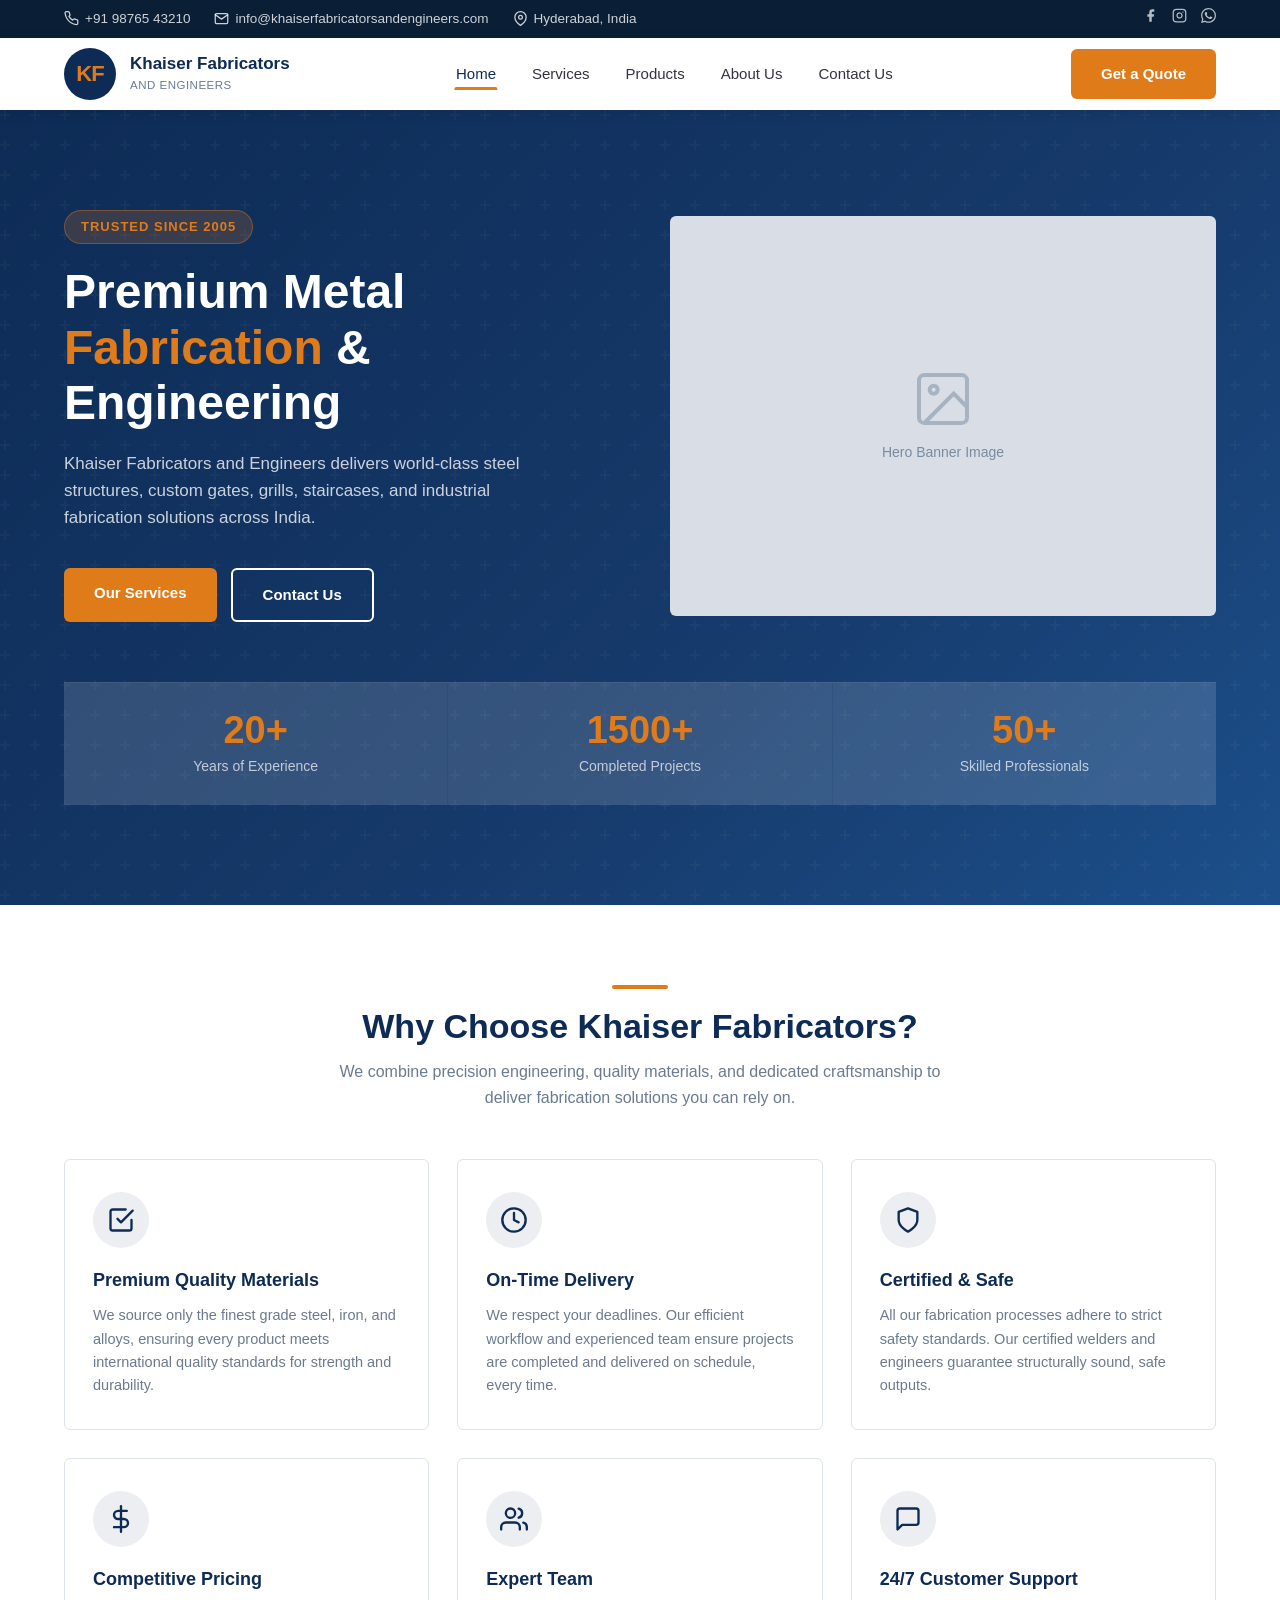
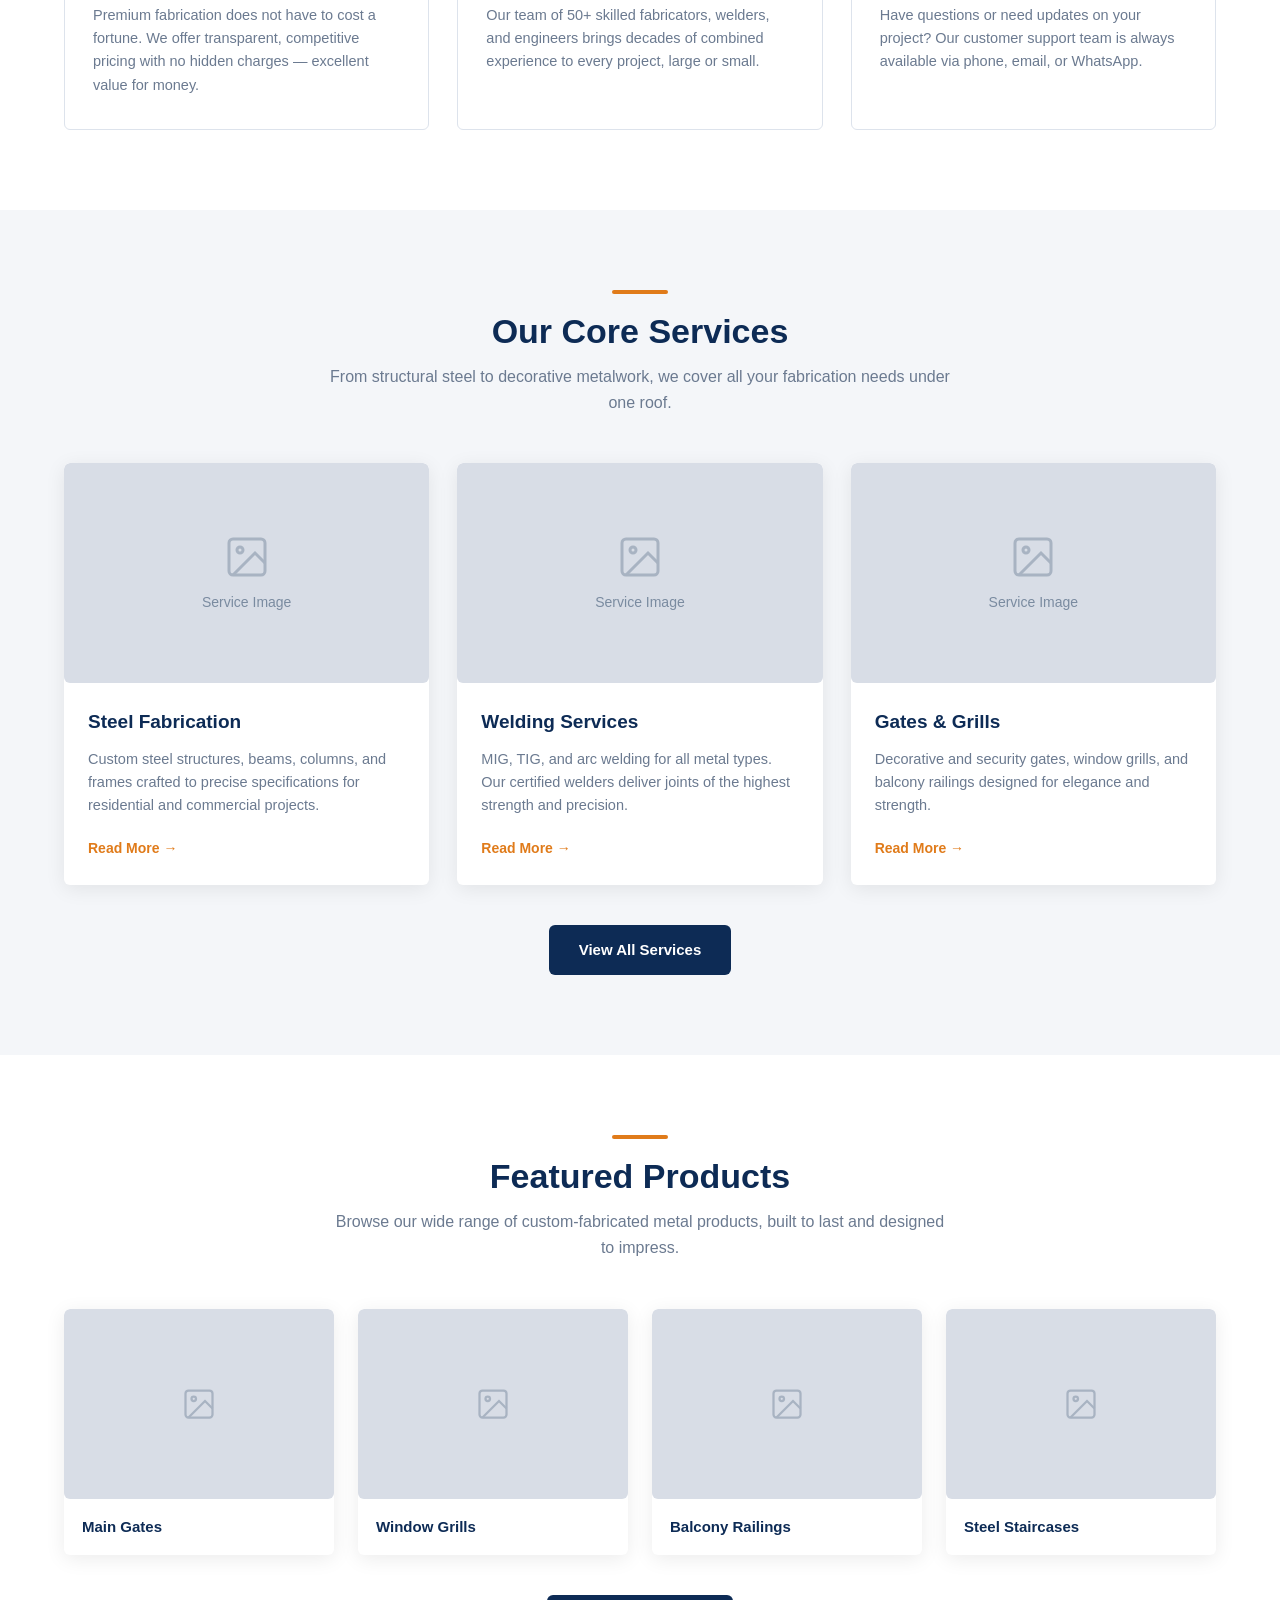
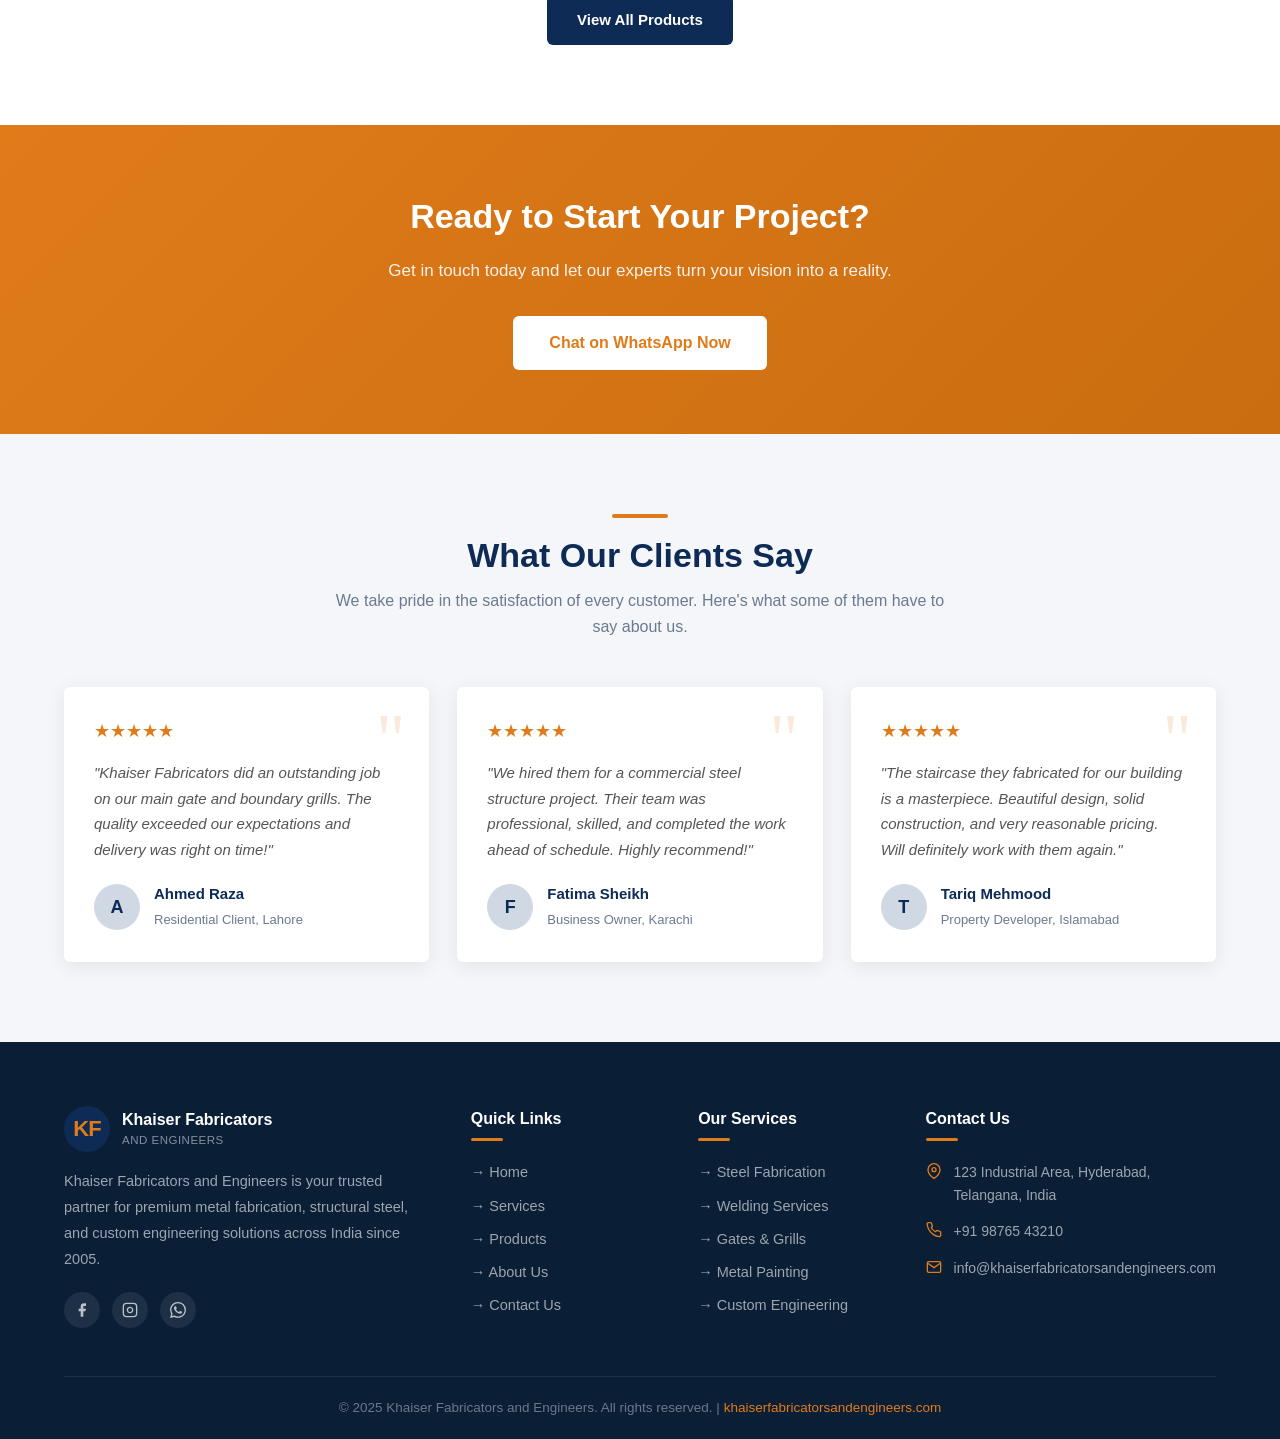
==== index.html @ 9da935bc "Initial commit: Khaiser Fabricators and Engineers website" ====
<!DOCTYPE html>
<html lang="en">
<head>
  <meta charset="UTF-8" />
  <meta name="viewport" content="width=device-width, initial-scale=1.0" />
  <title>Khaiser Fabricators and Engineers | Metal Fabrication Experts</title>
  <meta name="description" content="Khaiser Fabricators and Engineers — premium metal fabrication, steel structures, gates, grills, and custom engineering solutions." />
  <link rel="stylesheet" href="css/style.css" />
  <!-- Inline SVG icons — no external dependency -->
</head>
<body>

<!-- ===== TOP BAR ===== -->
<div class="top-bar">
  <div class="container">
    <div class="top-bar-contact">
      <a href="tel:+919876543210">
        <svg width="15" height="15" viewBox="0 0 24 24" fill="none" stroke="currentColor" stroke-width="2" stroke-linecap="round" stroke-linejoin="round"><path d="M22 16.92v3a2 2 0 0 1-2.18 2 19.79 19.79 0 0 1-8.63-3.07A19.5 19.5 0 0 1 4.69 12 19.79 19.79 0 0 1 1.71 3.35 2 2 0 0 1 3.68 1h3a2 2 0 0 1 2 1.72c.127.96.361 1.903.7 2.81a2 2 0 0 1-.45 2.11L7.91 8.65a16 16 0 0 0 6 6l1.27-1.27a2 2 0 0 1 2.11-.45c.907.339 1.85.573 2.81.7A2 2 0 0 1 22 15.92z"/></svg>
        +91 98765 43210
      </a>
      <a href="mailto:info@khaiserfabricatorsandengineers.com">
        <svg width="15" height="15" viewBox="0 0 24 24" fill="none" stroke="currentColor" stroke-width="2" stroke-linecap="round" stroke-linejoin="round"><path d="M4 4h16c1.1 0 2 .9 2 2v12c0 1.1-.9 2-2 2H4c-1.1 0-2-.9-2-2V6c0-1.1.9-2 2-2z"/><polyline points="22,6 12,13 2,6"/></svg>
        info@khaiserfabricatorsandengineers.com
      </a>
      <a href="#">
        <svg width="15" height="15" viewBox="0 0 24 24" fill="none" stroke="currentColor" stroke-width="2" stroke-linecap="round" stroke-linejoin="round"><path d="M21 10c0 7-9 13-9 13s-9-6-9-13a9 9 0 0 1 18 0z"/><circle cx="12" cy="10" r="3"/></svg>
        Hyderabad, India
      </a>
    </div>
    <div class="top-bar-social">
      <a href="#" aria-label="Facebook">
        <svg width="15" height="15" viewBox="0 0 24 24" fill="currentColor"><path d="M18 2h-3a5 5 0 0 0-5 5v3H7v4h3v8h4v-8h3l1-4h-4V7a1 1 0 0 1 1-1h3z"/></svg>
      </a>
      <a href="#" aria-label="Instagram">
        <svg width="15" height="15" viewBox="0 0 24 24" fill="none" stroke="currentColor" stroke-width="2" stroke-linecap="round" stroke-linejoin="round"><rect x="2" y="2" width="20" height="20" rx="5" ry="5"/><path d="M16 11.37A4 4 0 1 1 12.63 8 4 4 0 0 1 16 11.37z"/><line x1="17.5" y1="6.5" x2="17.51" y2="6.5"/></svg>
      </a>
      <a href="#" aria-label="WhatsApp">
        <svg width="15" height="15" viewBox="0 0 24 24" fill="currentColor"><path d="M17.472 14.382c-.297-.149-1.758-.867-2.03-.967-.273-.099-.471-.148-.67.15-.197.297-.767.966-.94 1.164-.173.199-.347.223-.644.075-.297-.15-1.255-.463-2.39-1.475-.883-.788-1.48-1.761-1.653-2.059-.173-.297-.018-.458.13-.606.134-.133.298-.347.446-.52.149-.174.198-.298.298-.497.099-.198.05-.371-.025-.52-.075-.149-.669-1.612-.916-2.207-.242-.579-.487-.5-.669-.51-.173-.008-.371-.01-.57-.01-.198 0-.52.074-.792.372-.272.297-1.04 1.016-1.04 2.479 0 1.462 1.065 2.875 1.213 3.074.149.198 2.096 3.2 5.077 4.487.709.306 1.262.489 1.694.625.712.227 1.36.195 1.871.118.571-.085 1.758-.719 2.006-1.413.248-.694.248-1.289.173-1.413-.074-.124-.272-.198-.57-.347m-5.421 7.403h-.004a9.87 9.87 0 0 1-5.031-1.378l-.361-.214-3.741.982.998-3.648-.235-.374a9.86 9.86 0 0 1-1.51-5.26c.001-5.45 4.436-9.884 9.888-9.884 2.64 0 5.122 1.03 6.988 2.898a9.825 9.825 0 0 1 2.893 6.994c-.003 5.45-4.437 9.884-9.885 9.884m8.413-18.297A11.815 11.815 0 0 0 12.05 0C5.495 0 .16 5.335.157 11.892c0 2.096.547 4.142 1.588 5.945L.057 24l6.305-1.654a11.882 11.882 0 0 0 5.683 1.448h.005c6.554 0 11.89-5.335 11.893-11.893a11.821 11.821 0 0 0-3.48-8.413Z"/></svg>
      </a>
    </div>
  </div>
</div>

<!-- ===== HEADER ===== -->
<header>
  <nav class="navbar">
    <div class="container">
      <div class="nav-inner">
        <a href="index.html" class="logo">
          <div class="logo-icon"><span>KF</span></div>
          <div class="logo-text">
            <strong>Khaiser Fabricators</strong>
            <small>and Engineers</small>
          </div>
        </a>

        <ul class="nav-links">
          <li><a href="index.html" class="active">Home</a></li>
          <li><a href="services.html">Services</a></li>
          <li><a href="products.html">Products</a></li>
          <li><a href="about.html">About Us</a></li>
          <li><a href="contact.html">Contact Us</a></li>
        </ul>

        <div class="nav-cta">
          <a href="https://wa.me/919876543210" class="btn btn-primary" target="_blank" rel="noopener">Get a Quote</a>
        </div>

        <button class="hamburger" aria-label="Toggle menu">
          <span></span><span></span><span></span>
        </button>
      </div>
    </div>
  </nav>
</header>

<!-- ===== HERO ===== -->
<section class="hero">
  <div class="container">
    <div class="hero-grid">
      <div class="hero-content">
        <div class="hero-tag">Trusted Since 2005</div>
        <h1>Premium Metal <span>Fabrication</span> &amp; Engineering</h1>
        <p>Khaiser Fabricators and Engineers delivers world-class steel structures, custom gates, grills, staircases, and industrial fabrication solutions across India.</p>
        <div class="hero-buttons">
          <a href="services.html" class="btn btn-primary">Our Services</a>
          <a href="contact.html" class="btn btn-outline">Contact Us</a>
        </div>
      </div>
      <div class="hero-image img-placeholder">
        <svg width="64" height="64" viewBox="0 0 24 24" fill="none" stroke="currentColor" stroke-width="1.5"><rect x="3" y="3" width="18" height="18" rx="2"/><circle cx="8.5" cy="8.5" r="1.5"/><polyline points="21,15 16,10 5,21"/></svg>
        Hero Banner Image
      </div>
    </div>

    <div class="hero-stats">
      <div class="stat-item">
        <div class="stat-number">20+</div>
        <div class="stat-label">Years of Experience</div>
      </div>
      <div class="stat-item">
        <div class="stat-number">1500+</div>
        <div class="stat-label">Completed Projects</div>
      </div>
      <div class="stat-item">
        <div class="stat-number">50+</div>
        <div class="stat-label">Skilled Professionals</div>
      </div>
    </div>
  </div>
</section>

<!-- ===== WHY CHOOSE US ===== -->
<section class="section-pad">
  <div class="container">
    <div class="section-header centered">
      <div class="accent-bar"></div>
      <h2 class="section-title">Why Choose Khaiser Fabricators?</h2>
      <p class="section-subtitle">We combine precision engineering, quality materials, and dedicated craftsmanship to deliver fabrication solutions you can rely on.</p>
    </div>

    <div class="features-grid">
      <div class="feature-card">
        <div class="feature-icon">
          <svg width="28" height="28" viewBox="0 0 24 24" fill="none" stroke="currentColor" stroke-width="2" stroke-linecap="round" stroke-linejoin="round"><polyline points="9 11 12 14 22 4"/><path d="M21 12v7a2 2 0 0 1-2 2H5a2 2 0 0 1-2-2V5a2 2 0 0 1 2-2h11"/></polyline></svg>
        </div>
        <h3>Premium Quality Materials</h3>
        <p>We source only the finest grade steel, iron, and alloys, ensuring every product meets international quality standards for strength and durability.</p>
      </div>
      <div class="feature-card">
        <div class="feature-icon">
          <svg width="28" height="28" viewBox="0 0 24 24" fill="none" stroke="currentColor" stroke-width="2" stroke-linecap="round" stroke-linejoin="round"><circle cx="12" cy="12" r="10"/><polyline points="12 6 12 12 16 14"/></svg>
        </div>
        <h3>On-Time Delivery</h3>
        <p>We respect your deadlines. Our efficient workflow and experienced team ensure projects are completed and delivered on schedule, every time.</p>
      </div>
      <div class="feature-card">
        <div class="feature-icon">
          <svg width="28" height="28" viewBox="0 0 24 24" fill="none" stroke="currentColor" stroke-width="2" stroke-linecap="round" stroke-linejoin="round"><path d="M12 22s8-4 8-10V5l-8-3-8 3v7c0 6 8 10 8 10z"/></svg>
        </div>
        <h3>Certified &amp; Safe</h3>
        <p>All our fabrication processes adhere to strict safety standards. Our certified welders and engineers guarantee structurally sound, safe outputs.</p>
      </div>
      <div class="feature-card">
        <div class="feature-icon">
          <svg width="28" height="28" viewBox="0 0 24 24" fill="none" stroke="currentColor" stroke-width="2" stroke-linecap="round" stroke-linejoin="round"><line x1="12" y1="1" x2="12" y2="23"/><path d="M17 5H9.5a3.5 3.5 0 0 0 0 7h5a3.5 3.5 0 0 1 0 7H6"/></svg>
        </div>
        <h3>Competitive Pricing</h3>
        <p>Premium fabrication does not have to cost a fortune. We offer transparent, competitive pricing with no hidden charges — excellent value for money.</p>
      </div>
      <div class="feature-card">
        <div class="feature-icon">
          <svg width="28" height="28" viewBox="0 0 24 24" fill="none" stroke="currentColor" stroke-width="2" stroke-linecap="round" stroke-linejoin="round"><path d="M17 21v-2a4 4 0 0 0-4-4H5a4 4 0 0 0-4 4v2"/><circle cx="9" cy="7" r="4"/><path d="M23 21v-2a4 4 0 0 0-3-3.87"/><path d="M16 3.13a4 4 0 0 1 0 7.75"/></svg>
        </div>
        <h3>Expert Team</h3>
        <p>Our team of 50+ skilled fabricators, welders, and engineers brings decades of combined experience to every project, large or small.</p>
      </div>
      <div class="feature-card">
        <div class="feature-icon">
          <svg width="28" height="28" viewBox="0 0 24 24" fill="none" stroke="currentColor" stroke-width="2" stroke-linecap="round" stroke-linejoin="round"><path d="M21 15a2 2 0 0 1-2 2H7l-4 4V5a2 2 0 0 1 2-2h14a2 2 0 0 1 2 2z"/></svg>
        </div>
        <h3>24/7 Customer Support</h3>
        <p>Have questions or need updates on your project? Our customer support team is always available via phone, email, or WhatsApp.</p>
      </div>
    </div>
  </div>
</section>

<!-- ===== SERVICES PREVIEW ===== -->
<section class="section-pad" style="background: var(--light-bg);">
  <div class="container">
    <div class="section-header centered">
      <div class="accent-bar"></div>
      <h2 class="section-title">Our Core Services</h2>
      <p class="section-subtitle">From structural steel to decorative metalwork, we cover all your fabrication needs under one roof.</p>
    </div>

    <div class="services-grid">
      <div class="service-card">
        <div class="service-card-img img-placeholder">
          <svg width="48" height="48" viewBox="0 0 24 24" fill="none" stroke="currentColor" stroke-width="1.5"><rect x="3" y="3" width="18" height="18" rx="2"/><circle cx="8.5" cy="8.5" r="1.5"/><polyline points="21,15 16,10 5,21"/></svg>
          Service Image
        </div>
        <div class="service-card-body">
          <h3>Steel Fabrication</h3>
          <p>Custom steel structures, beams, columns, and frames crafted to precise specifications for residential and commercial projects.</p>
          <a href="services.html" class="read-more">Read More →</a>
        </div>
      </div>

      <div class="service-card">
        <div class="service-card-img img-placeholder">
          <svg width="48" height="48" viewBox="0 0 24 24" fill="none" stroke="currentColor" stroke-width="1.5"><rect x="3" y="3" width="18" height="18" rx="2"/><circle cx="8.5" cy="8.5" r="1.5"/><polyline points="21,15 16,10 5,21"/></svg>
          Service Image
        </div>
        <div class="service-card-body">
          <h3>Welding Services</h3>
          <p>MIG, TIG, and arc welding for all metal types. Our certified welders deliver joints of the highest strength and precision.</p>
          <a href="services.html" class="read-more">Read More →</a>
        </div>
      </div>

      <div class="service-card">
        <div class="service-card-img img-placeholder">
          <svg width="48" height="48" viewBox="0 0 24 24" fill="none" stroke="currentColor" stroke-width="1.5"><rect x="3" y="3" width="18" height="18" rx="2"/><circle cx="8.5" cy="8.5" r="1.5"/><polyline points="21,15 16,10 5,21"/></svg>
          Service Image
        </div>
        <div class="service-card-body">
          <h3>Gates &amp; Grills</h3>
          <p>Decorative and security gates, window grills, and balcony railings designed for elegance and strength.</p>
          <a href="services.html" class="read-more">Read More →</a>
        </div>
      </div>
    </div>

    <div style="text-align:center; margin-top: 40px;">
      <a href="services.html" class="btn btn-dark">View All Services</a>
    </div>
  </div>
</section>

<!-- ===== PRODUCTS PREVIEW ===== -->
<section class="section-pad">
  <div class="container">
    <div class="section-header centered">
      <div class="accent-bar"></div>
      <h2 class="section-title">Featured Products</h2>
      <p class="section-subtitle">Browse our wide range of custom-fabricated metal products, built to last and designed to impress.</p>
    </div>

    <div class="products-grid">
      <div class="product-card">
        <div class="product-card-img img-placeholder">
          <svg width="36" height="36" viewBox="0 0 24 24" fill="none" stroke="currentColor" stroke-width="1.5"><rect x="3" y="3" width="18" height="18" rx="2"/><circle cx="8.5" cy="8.5" r="1.5"/><polyline points="21,15 16,10 5,21"/></svg>
        </div>
        <div class="product-card-body"><h3>Main Gates</h3></div>
      </div>
      <div class="product-card">
        <div class="product-card-img img-placeholder">
          <svg width="36" height="36" viewBox="0 0 24 24" fill="none" stroke="currentColor" stroke-width="1.5"><rect x="3" y="3" width="18" height="18" rx="2"/><circle cx="8.5" cy="8.5" r="1.5"/><polyline points="21,15 16,10 5,21"/></svg>
        </div>
        <div class="product-card-body"><h3>Window Grills</h3></div>
      </div>
      <div class="product-card">
        <div class="product-card-img img-placeholder">
          <svg width="36" height="36" viewBox="0 0 24 24" fill="none" stroke="currentColor" stroke-width="1.5"><rect x="3" y="3" width="18" height="18" rx="2"/><circle cx="8.5" cy="8.5" r="1.5"/><polyline points="21,15 16,10 5,21"/></svg>
        </div>
        <div class="product-card-body"><h3>Balcony Railings</h3></div>
      </div>
      <div class="product-card">
        <div class="product-card-img img-placeholder">
          <svg width="36" height="36" viewBox="0 0 24 24" fill="none" stroke="currentColor" stroke-width="1.5"><rect x="3" y="3" width="18" height="18" rx="2"/><circle cx="8.5" cy="8.5" r="1.5"/><polyline points="21,15 16,10 5,21"/></svg>
        </div>
        <div class="product-card-body"><h3>Steel Staircases</h3></div>
      </div>
    </div>

    <div style="text-align:center; margin-top: 40px;">
      <a href="products.html" class="btn btn-dark">View All Products</a>
    </div>
  </div>
</section>

<!-- ===== CTA BANNER ===== -->
<section class="cta-banner">
  <div class="container">
    <h2>Ready to Start Your Project?</h2>
    <p>Get in touch today and let our experts turn your vision into a reality.</p>
    <a href="https://wa.me/919876543210" class="btn" target="_blank" rel="noopener">
      Chat on WhatsApp Now
    </a>
  </div>
</section>

<!-- ===== TESTIMONIALS ===== -->
<section class="section-pad testimonials">
  <div class="container">
    <div class="section-header centered">
      <div class="accent-bar"></div>
      <h2 class="section-title">What Our Clients Say</h2>
      <p class="section-subtitle">We take pride in the satisfaction of every customer. Here's what some of them have to say about us.</p>
    </div>

    <div class="testimonials-grid">
      <div class="testimonial-card">
        <div class="stars">★★★★★</div>
        <p>"Khaiser Fabricators did an outstanding job on our main gate and boundary grills. The quality exceeded our expectations and delivery was right on time!"</p>
        <div class="testimonial-author">
          <div class="author-avatar">A</div>
          <div class="author-info">
            <strong>Ahmed Raza</strong>
            <span>Residential Client, Lahore</span>
          </div>
        </div>
      </div>

      <div class="testimonial-card">
        <div class="stars">★★★★★</div>
        <p>"We hired them for a commercial steel structure project. Their team was professional, skilled, and completed the work ahead of schedule. Highly recommend!"</p>
        <div class="testimonial-author">
          <div class="author-avatar">F</div>
          <div class="author-info">
            <strong>Fatima Sheikh</strong>
            <span>Business Owner, Karachi</span>
          </div>
        </div>
      </div>

      <div class="testimonial-card">
        <div class="stars">★★★★★</div>
        <p>"The staircase they fabricated for our building is a masterpiece. Beautiful design, solid construction, and very reasonable pricing. Will definitely work with them again."</p>
        <div class="testimonial-author">
          <div class="author-avatar">T</div>
          <div class="author-info">
            <strong>Tariq Mehmood</strong>
            <span>Property Developer, Islamabad</span>
          </div>
        </div>
      </div>
    </div>
  </div>
</section>

<!-- ===== FOOTER ===== -->
<footer>
  <div class="container">
    <div class="footer-grid">
      <div class="footer-col footer-about">
        <div class="footer-logo">
          <div class="logo-icon"><span>KF</span></div>
          <div class="logo-text">
            <strong>Khaiser Fabricators</strong>
            <small>and Engineers</small>
          </div>
        </div>
        <p>Khaiser Fabricators and Engineers is your trusted partner for premium metal fabrication, structural steel, and custom engineering solutions across India since 2005.</p>
        <div class="social-links">
          <a href="#" aria-label="Facebook">
            <svg width="16" height="16" viewBox="0 0 24 24" fill="currentColor"><path d="M18 2h-3a5 5 0 0 0-5 5v3H7v4h3v8h4v-8h3l1-4h-4V7a1 1 0 0 1 1-1h3z"/></svg>
          </a>
          <a href="#" aria-label="Instagram">
            <svg width="16" height="16" viewBox="0 0 24 24" fill="none" stroke="currentColor" stroke-width="2"><rect x="2" y="2" width="20" height="20" rx="5" ry="5"/><path d="M16 11.37A4 4 0 1 1 12.63 8 4 4 0 0 1 16 11.37z"/><line x1="17.5" y1="6.5" x2="17.51" y2="6.5"/></svg>
          </a>
          <a href="#" aria-label="WhatsApp">
            <svg width="16" height="16" viewBox="0 0 24 24" fill="currentColor"><path d="M17.472 14.382c-.297-.149-1.758-.867-2.03-.967-.273-.099-.471-.148-.67.15-.197.297-.767.966-.94 1.164-.173.199-.347.223-.644.075-.297-.15-1.255-.463-2.39-1.475-.883-.788-1.48-1.761-1.653-2.059-.173-.297-.018-.458.13-.606.134-.133.298-.347.446-.52.149-.174.198-.298.298-.497.099-.198.05-.371-.025-.52-.075-.149-.669-1.612-.916-2.207-.242-.579-.487-.5-.669-.51-.173-.008-.371-.01-.57-.01-.198 0-.52.074-.792.372-.272.297-1.04 1.016-1.04 2.479 0 1.462 1.065 2.875 1.213 3.074.149.198 2.096 3.2 5.077 4.487.709.306 1.262.489 1.694.625.712.227 1.36.195 1.871.118.571-.085 1.758-.719 2.006-1.413.248-.694.248-1.289.173-1.413-.074-.124-.272-.198-.57-.347m-5.421 7.403h-.004a9.87 9.87 0 0 1-5.031-1.378l-.361-.214-3.741.982.998-3.648-.235-.374a9.86 9.86 0 0 1-1.51-5.26c.001-5.45 4.436-9.884 9.888-9.884 2.64 0 5.122 1.03 6.988 2.898a9.825 9.825 0 0 1 2.893 6.994c-.003 5.45-4.437 9.884-9.885 9.884m8.413-18.297A11.815 11.815 0 0 0 12.05 0C5.495 0 .16 5.335.157 11.892c0 2.096.547 4.142 1.588 5.945L.057 24l6.305-1.654a11.882 11.882 0 0 0 5.683 1.448h.005c6.554 0 11.89-5.335 11.893-11.893a11.821 11.821 0 0 0-3.48-8.413Z"/></svg>
          </a>
        </div>
      </div>

      <div class="footer-col">
        <h4>Quick Links</h4>
        <ul class="footer-links">
          <li><a href="index.html">→ Home</a></li>
          <li><a href="services.html">→ Services</a></li>
          <li><a href="products.html">→ Products</a></li>
          <li><a href="about.html">→ About Us</a></li>
          <li><a href="contact.html">→ Contact Us</a></li>
        </ul>
      </div>

      <div class="footer-col">
        <h4>Our Services</h4>
        <ul class="footer-links">
          <li><a href="services.html">→ Steel Fabrication</a></li>
          <li><a href="services.html">→ Welding Services</a></li>
          <li><a href="services.html">→ Gates &amp; Grills</a></li>
          <li><a href="services.html">→ Metal Painting</a></li>
          <li><a href="services.html">→ Custom Engineering</a></li>
        </ul>
      </div>

      <div class="footer-col">
        <h4>Contact Us</h4>
        <ul class="contact-list">
          <li>
            <svg width="16" height="16" viewBox="0 0 24 24" fill="none" stroke="currentColor" stroke-width="2"><path d="M21 10c0 7-9 13-9 13s-9-6-9-13a9 9 0 0 1 18 0z"/><circle cx="12" cy="10" r="3"/></svg>
            <span>123 Industrial Area, Hyderabad, Telangana, India</span>
          </li>
          <li>
            <svg width="16" height="16" viewBox="0 0 24 24" fill="none" stroke="currentColor" stroke-width="2"><path d="M22 16.92v3a2 2 0 0 1-2.18 2 19.79 19.79 0 0 1-8.63-3.07A19.5 19.5 0 0 1 4.69 12 19.79 19.79 0 0 1 1.71 3.35 2 2 0 0 1 3.68 1h3a2 2 0 0 1 2 1.72c.127.96.361 1.903.7 2.81a2 2 0 0 1-.45 2.11L7.91 8.65a16 16 0 0 0 6 6l1.27-1.27a2 2 0 0 1 2.11-.45c.907.339 1.85.573 2.81.7A2 2 0 0 1 22 15.92z"/></svg>
            <span>+91 98765 43210</span>
          </li>
          <li>
            <svg width="16" height="16" viewBox="0 0 24 24" fill="none" stroke="currentColor" stroke-width="2"><path d="M4 4h16c1.1 0 2 .9 2 2v12c0 1.1-.9 2-2 2H4c-1.1 0-2-.9-2-2V6c0-1.1.9-2 2-2z"/><polyline points="22,6 12,13 2,6"/></svg>
            <span>info@khaiserfabricatorsandengineers.com</span>
          </li>
        </ul>
      </div>
    </div>

    <div class="footer-bottom">
      <p>&copy; 2025 Khaiser Fabricators and Engineers. All rights reserved. | <a href="contact.html">khaiserfabricatorsandengineers.com</a></p>
    </div>
  </div>
</footer>

<script src="js/main.js"></script>
</body>
</html>
---- css/style.css ----
/* ============================================================
   Khaiser Fabricators and Engineers — Main Stylesheet
   ============================================================ */

/* ---------- Reset & Base ---------- */
*, *::before, *::after { box-sizing: border-box; margin: 0; padding: 0; }

html { scroll-behavior: smooth; }

body {
  font-family: 'Segoe UI', Arial, sans-serif;
  font-size: 16px;
  color: #333;
  background: #fff;
  line-height: 1.6;
}

img { max-width: 100%; display: block; }

a { text-decoration: none; color: inherit; }

ul { list-style: none; }

/* ---------- Variables ---------- */
:root {
  --primary:   #0d2b55;   /* deep navy */
  --accent:    #e07b1a;   /* industrial orange */
  --light-bg:  #f4f6f9;
  --dark-bg:   #0a1e36;
  --border:    #dde3ec;
  --text-muted:#6b7a90;
  --white:     #ffffff;
  --radius:    6px;
  --shadow:    0 4px 20px rgba(0,0,0,0.08);
  --transition:0.3s ease;
}

/* ---------- Utility ---------- */
.container { max-width: 1200px; margin: 0 auto; padding: 0 24px; }
.section-pad { padding: 80px 0; }
.section-pad-sm { padding: 56px 0; }

.btn {
  display: inline-block;
  padding: 13px 30px;
  border-radius: var(--radius);
  font-weight: 600;
  font-size: 15px;
  cursor: pointer;
  transition: background var(--transition), transform var(--transition);
  border: none;
}
.btn:hover { transform: translateY(-2px); }

.btn-primary { background: var(--accent); color: var(--white); }
.btn-primary:hover { background: #c96d10; }

.btn-outline {
  background: transparent;
  color: var(--white);
  border: 2px solid var(--white);
}
.btn-outline:hover { background: var(--white); color: var(--primary); }

.btn-dark { background: var(--primary); color: var(--white); }
.btn-dark:hover { background: #0a2040; }

.section-title {
  font-size: 34px;
  font-weight: 700;
  color: var(--primary);
  margin-bottom: 12px;
  line-height: 1.25;
}

.section-subtitle {
  font-size: 16px;
  color: var(--text-muted);
  max-width: 620px;
}

.section-header { margin-bottom: 48px; }
.section-header.centered { text-align: center; }
.section-header.centered .section-subtitle { margin: 0 auto; }

.accent-bar {
  width: 56px;
  height: 4px;
  background: var(--accent);
  border-radius: 2px;
  margin-bottom: 16px;
}
.centered .accent-bar { margin: 0 auto 16px; }

/* ---------- Image Placeholder ---------- */
.img-placeholder {
  background: #d8dde6;
  display: flex;
  flex-direction: column;
  align-items: center;
  justify-content: center;
  color: #7a8ba0;
  font-size: 14px;
  font-weight: 500;
  gap: 10px;
  border-radius: var(--radius);
  overflow: hidden;
}

.img-placeholder svg {
  opacity: 0.5;
}

/* ---------- Top Bar ---------- */
.top-bar {
  background: var(--dark-bg);
  color: rgba(255,255,255,0.8);
  font-size: 13.5px;
  padding: 8px 0;
}

.top-bar .container {
  display: flex;
  justify-content: space-between;
  align-items: center;
  flex-wrap: wrap;
  gap: 8px;
}

.top-bar-contact { display: flex; gap: 24px; flex-wrap: wrap; }

.top-bar-contact a {
  color: rgba(255,255,255,0.8);
  display: flex;
  align-items: center;
  gap: 6px;
  transition: color var(--transition);
}
.top-bar-contact a:hover { color: var(--accent); }

.top-bar-social { display: flex; gap: 14px; }
.top-bar-social a {
  color: rgba(255,255,255,0.7);
  transition: color var(--transition);
}
.top-bar-social a:hover { color: var(--accent); }

/* ---------- Header / Nav ---------- */
header {
  position: sticky;
  top: 0;
  z-index: 1000;
  background: var(--white);
  box-shadow: 0 2px 12px rgba(0,0,0,0.10);
}

.navbar { padding: 0; }

.nav-inner {
  display: flex;
  align-items: center;
  justify-content: space-between;
  height: 72px;
}

/* Logo */
.logo { display: flex; align-items: center; gap: 14px; }

.logo-icon {
  width: 52px;
  height: 52px;
  background: var(--primary);
  border-radius: 50%;
  display: flex;
  align-items: center;
  justify-content: center;
  flex-shrink: 0;
}

.logo-icon span {
  color: var(--accent);
  font-size: 22px;
  font-weight: 800;
  letter-spacing: -1px;
}

.logo-text { line-height: 1.2; }
.logo-text strong {
  display: block;
  font-size: 17px;
  font-weight: 700;
  color: var(--primary);
}
.logo-text small {
  font-size: 11.5px;
  color: var(--text-muted);
  letter-spacing: 0.5px;
  text-transform: uppercase;
}

/* Nav links */
.nav-links {
  display: flex;
  align-items: center;
  gap: 4px;
}

.nav-links a {
  padding: 8px 16px;
  font-size: 15px;
  font-weight: 500;
  color: #334;
  border-radius: var(--radius);
  transition: color var(--transition), background var(--transition);
  position: relative;
}

.nav-links a::after {
  content: '';
  position: absolute;
  bottom: 0;
  left: 50%;
  transform: translateX(-50%);
  width: 0;
  height: 3px;
  background: var(--accent);
  border-radius: 2px 2px 0 0;
  transition: width var(--transition);
}

.nav-links a:hover,
.nav-links a.active { color: var(--primary); }

.nav-links a:hover::after,
.nav-links a.active::after { width: 60%; }

.nav-cta { margin-left: 12px; }

/* Hamburger */
.hamburger {
  display: none;
  flex-direction: column;
  gap: 5px;
  background: none;
  border: none;
  cursor: pointer;
  padding: 6px;
}
.hamburger span {
  display: block;
  width: 26px;
  height: 3px;
  background: var(--primary);
  border-radius: 2px;
  transition: all 0.3s;
}
.hamburger.open span:nth-child(1) { transform: rotate(45deg) translate(5px, 6px); }
.hamburger.open span:nth-child(2) { opacity: 0; }
.hamburger.open span:nth-child(3) { transform: rotate(-45deg) translate(5px, -6px); }

/* ---------- Hero ---------- */
.hero {
  background: linear-gradient(135deg, var(--primary) 0%, #163a6b 60%, #1c4f8a 100%);
  color: var(--white);
  padding: 100px 0;
  position: relative;
  overflow: hidden;
}

.hero::before {
  content: '';
  position: absolute;
  inset: 0;
  background: url("data:image/svg+xml,%3Csvg width='60' height='60' viewBox='0 0 60 60' xmlns='http://www.w3.org/2000/svg'%3E%3Cg fill='none' fill-rule='evenodd'%3E%3Cg fill='%23ffffff' fill-opacity='0.03'%3E%3Cpath d='M36 34v-4h-2v4h-4v2h4v4h2v-4h4v-2h-4zm0-30V0h-2v4h-4v2h4v4h2V6h4V4h-4zM6 34v-4H4v4H0v2h4v4h2v-4h4v-2H6zM6 4V0H4v4H0v2h4v4h2V6h4V4H6z'/%3E%3C/g%3E%3C/g%3E%3C/svg%3E");
}

.hero .container { position: relative; }

.hero-grid {
  display: grid;
  grid-template-columns: 1fr 1fr;
  gap: 60px;
  align-items: center;
}

.hero-tag {
  display: inline-block;
  background: rgba(224,123,26,0.2);
  color: var(--accent);
  font-size: 13px;
  font-weight: 600;
  letter-spacing: 1px;
  text-transform: uppercase;
  padding: 6px 16px;
  border-radius: 100px;
  margin-bottom: 20px;
  border: 1px solid rgba(224,123,26,0.4);
}

.hero h1 {
  font-size: 48px;
  font-weight: 800;
  line-height: 1.15;
  margin-bottom: 20px;
}

.hero h1 span { color: var(--accent); }

.hero p {
  font-size: 17px;
  color: rgba(255,255,255,0.78);
  margin-bottom: 36px;
  max-width: 480px;
}

.hero-buttons { display: flex; gap: 14px; flex-wrap: wrap; }

.hero-image {
  width: 100%;
  height: 400px;
}

.hero-stats {
  display: grid;
  grid-template-columns: repeat(3, 1fr);
  gap: 1px;
  background: rgba(255,255,255,0.1);
  border-top: 1px solid rgba(255,255,255,0.1);
  margin-top: 60px;
}

.stat-item {
  background: rgba(255,255,255,0.04);
  padding: 28px 24px;
  text-align: center;
}

.stat-item:hover { background: rgba(255,255,255,0.08); }

.stat-number {
  font-size: 38px;
  font-weight: 800;
  color: var(--accent);
  line-height: 1;
  margin-bottom: 6px;
}

.stat-label {
  font-size: 14px;
  color: rgba(255,255,255,0.7);
}

/* ---------- Why Choose Us (Home) ---------- */
.features-grid {
  display: grid;
  grid-template-columns: repeat(3, 1fr);
  gap: 28px;
}

.feature-card {
  background: var(--white);
  border: 1px solid var(--border);
  border-radius: var(--radius);
  padding: 32px 28px;
  transition: box-shadow var(--transition), transform var(--transition);
}

.feature-card:hover {
  box-shadow: var(--shadow);
  transform: translateY(-4px);
}

.feature-icon {
  width: 56px;
  height: 56px;
  background: rgba(13,43,85,0.08);
  border-radius: 50%;
  display: flex;
  align-items: center;
  justify-content: center;
  margin-bottom: 18px;
}

.feature-icon svg { color: var(--primary); }

.feature-card h3 {
  font-size: 18px;
  font-weight: 700;
  color: var(--primary);
  margin-bottom: 10px;
}

.feature-card p { color: var(--text-muted); font-size: 14.5px; }

/* ---------- Services Preview ---------- */
.services-grid {
  display: grid;
  grid-template-columns: repeat(3, 1fr);
  gap: 28px;
}

.service-card {
  background: var(--white);
  border-radius: var(--radius);
  overflow: hidden;
  box-shadow: var(--shadow);
  transition: transform var(--transition);
}

.service-card:hover { transform: translateY(-6px); }

.service-card-img { width: 100%; height: 220px; }

.service-card-body { padding: 24px; }

.service-card-body h3 {
  font-size: 19px;
  font-weight: 700;
  color: var(--primary);
  margin-bottom: 10px;
}

.service-card-body p {
  font-size: 14.5px;
  color: var(--text-muted);
  margin-bottom: 18px;
}

.read-more {
  color: var(--accent);
  font-weight: 600;
  font-size: 14px;
  display: inline-flex;
  align-items: center;
  gap: 6px;
  transition: gap var(--transition);
}
.read-more:hover { gap: 10px; }

/* ---------- Products Preview ---------- */
.products-grid {
  display: grid;
  grid-template-columns: repeat(4, 1fr);
  gap: 24px;
}

.product-card {
  background: var(--white);
  border-radius: var(--radius);
  overflow: hidden;
  box-shadow: var(--shadow);
  transition: transform var(--transition);
}

.product-card:hover { transform: translateY(-5px); }

.product-card-img { width: 100%; height: 190px; }

.product-card-body { padding: 16px 18px; }

.product-card-body h3 {
  font-size: 15px;
  font-weight: 600;
  color: var(--primary);
}

/* ---------- CTA Banner ---------- */
.cta-banner {
  background: linear-gradient(135deg, var(--accent), #c96d10);
  padding: 64px 0;
  text-align: center;
  color: var(--white);
}

.cta-banner h2 {
  font-size: 34px;
  font-weight: 800;
  margin-bottom: 14px;
}

.cta-banner p {
  font-size: 17px;
  opacity: 0.9;
  margin-bottom: 32px;
}

.cta-banner .btn {
  background: var(--white);
  color: var(--accent);
  font-size: 16px;
  padding: 14px 36px;
}

.cta-banner .btn:hover { background: var(--primary); color: var(--white); }

/* ---------- Testimonials ---------- */
.testimonials { background: var(--light-bg); }

.testimonials-grid {
  display: grid;
  grid-template-columns: repeat(3, 1fr);
  gap: 28px;
}

.testimonial-card {
  background: var(--white);
  border-radius: var(--radius);
  padding: 30px;
  box-shadow: var(--shadow);
  position: relative;
}

.testimonial-card::before {
  content: '"';
  position: absolute;
  top: 16px;
  right: 24px;
  font-size: 72px;
  color: var(--accent);
  opacity: 0.15;
  line-height: 1;
  font-family: Georgia, serif;
}

.stars { color: var(--accent); font-size: 18px; margin-bottom: 14px; }

.testimonial-card p {
  color: #555;
  font-size: 15px;
  line-height: 1.7;
  margin-bottom: 20px;
  font-style: italic;
}

.testimonial-author {
  display: flex;
  align-items: center;
  gap: 14px;
}

.author-avatar {
  width: 46px;
  height: 46px;
  border-radius: 50%;
  background: #d0d8e4;
  display: flex;
  align-items: center;
  justify-content: center;
  font-weight: 700;
  color: var(--primary);
  font-size: 18px;
  flex-shrink: 0;
}

.author-info strong { display: block; font-size: 15px; color: var(--primary); }
.author-info span { font-size: 13px; color: var(--text-muted); }

/* ---------- Footer ---------- */
footer {
  background: var(--dark-bg);
  color: rgba(255,255,255,0.75);
  padding: 64px 0 0;
}

.footer-grid {
  display: grid;
  grid-template-columns: 2fr 1fr 1fr 1.5fr;
  gap: 48px;
  padding-bottom: 48px;
  border-bottom: 1px solid rgba(255,255,255,0.08);
}

.footer-about p {
  font-size: 14.5px;
  line-height: 1.8;
  margin: 16px 0 20px;
  color: rgba(255,255,255,0.6);
}

.footer-logo { display: flex; align-items: center; gap: 12px; }
.footer-logo .logo-icon { width: 46px; height: 46px; }
.footer-logo .logo-text strong { color: var(--white); font-size: 16px; }
.footer-logo .logo-text small { color: rgba(255,255,255,0.5); }

.social-links { display: flex; gap: 12px; }

.social-links a {
  width: 36px;
  height: 36px;
  background: rgba(255,255,255,0.08);
  border-radius: 50%;
  display: flex;
  align-items: center;
  justify-content: center;
  color: rgba(255,255,255,0.7);
  transition: background var(--transition), color var(--transition);
}
.social-links a:hover { background: var(--accent); color: var(--white); }

.footer-col h4 {
  color: var(--white);
  font-size: 16px;
  font-weight: 600;
  margin-bottom: 20px;
  position: relative;
  padding-bottom: 10px;
}
.footer-col h4::after {
  content: '';
  position: absolute;
  bottom: 0;
  left: 0;
  width: 32px;
  height: 3px;
  background: var(--accent);
  border-radius: 2px;
}

.footer-links li { margin-bottom: 10px; }
.footer-links a {
  font-size: 14.5px;
  color: rgba(255,255,255,0.6);
  display: flex;
  align-items: center;
  gap: 8px;
  transition: color var(--transition), gap var(--transition);
}
.footer-links a:hover { color: var(--accent); gap: 12px; }

.contact-list li {
  display: flex;
  gap: 12px;
  margin-bottom: 14px;
  font-size: 14px;
  color: rgba(255,255,255,0.6);
  align-items: flex-start;
}

.contact-list li svg { flex-shrink: 0; margin-top: 2px; color: var(--accent); }

.footer-bottom {
  padding: 20px 0;
  text-align: center;
  font-size: 13.5px;
  color: rgba(255,255,255,0.4);
}

.footer-bottom a { color: var(--accent); }

/* ---------- Page Banner ---------- */
.page-banner {
  background: linear-gradient(135deg, var(--primary), #163a6b);
  padding: 64px 0;
  color: var(--white);
  text-align: center;
}

.page-banner h1 { font-size: 42px; font-weight: 800; margin-bottom: 12px; }

.breadcrumb {
  display: flex;
  justify-content: center;
  gap: 8px;
  font-size: 14.5px;
  color: rgba(255,255,255,0.6);
  align-items: center;
}
.breadcrumb a { color: var(--accent); }
.breadcrumb span { color: rgba(255,255,255,0.4); }

/* ---------- Services Page ---------- */
.services-full-grid {
  display: grid;
  grid-template-columns: repeat(2, 1fr);
  gap: 36px;
}

.service-full-card {
  background: var(--white);
  border: 1px solid var(--border);
  border-radius: var(--radius);
  overflow: hidden;
  box-shadow: var(--shadow);
  display: flex;
  flex-direction: column;
}

.service-full-card-img { width: 100%; height: 260px; }

.service-full-card-body { padding: 28px; flex: 1; }

.service-full-card-body h3 {
  font-size: 22px;
  font-weight: 700;
  color: var(--primary);
  margin-bottom: 12px;
}

.service-full-card-body p {
  color: var(--text-muted);
  font-size: 15px;
  line-height: 1.7;
  margin-bottom: 16px;
}

.service-tags { display: flex; flex-wrap: wrap; gap: 8px; margin-top: 16px; }

.tag {
  background: rgba(13,43,85,0.07);
  color: var(--primary);
  font-size: 12.5px;
  font-weight: 600;
  padding: 4px 12px;
  border-radius: 100px;
}

/* ---------- Products Page ---------- */
.products-full-grid {
  display: grid;
  grid-template-columns: repeat(3, 1fr);
  gap: 28px;
}

.product-full-card {
  background: var(--white);
  border-radius: var(--radius);
  overflow: hidden;
  box-shadow: var(--shadow);
  transition: transform var(--transition);
  border: 1px solid var(--border);
}

.product-full-card:hover { transform: translateY(-6px); }

.product-full-card-img { width: 100%; height: 230px; }

.product-full-card-body { padding: 22px; }

.product-full-card-body h3 {
  font-size: 17px;
  font-weight: 700;
  color: var(--primary);
  margin-bottom: 8px;
}

.product-full-card-body p {
  font-size: 14px;
  color: var(--text-muted);
  line-height: 1.6;
}

/* ---------- About Page ---------- */
.about-grid {
  display: grid;
  grid-template-columns: 1fr 1fr;
  gap: 64px;
  align-items: center;
}

.about-img { width: 100%; height: 420px; }

.about-content .section-title { margin-bottom: 18px; }

.about-content p {
  color: #555;
  font-size: 15.5px;
  line-height: 1.8;
  margin-bottom: 16px;
}

.about-highlights { display: flex; flex-direction: column; gap: 14px; margin: 24px 0; }

.highlight-item {
  display: flex;
  align-items: flex-start;
  gap: 14px;
}

.highlight-dot {
  width: 10px;
  height: 10px;
  border-radius: 50%;
  background: var(--accent);
  margin-top: 6px;
  flex-shrink: 0;
}

.highlight-item p { color: #555; font-size: 15px; margin: 0; }

/* Values */
.values-grid {
  display: grid;
  grid-template-columns: repeat(4, 1fr);
  gap: 24px;
  margin-top: 48px;
}

.value-card {
  background: var(--white);
  border: 1px solid var(--border);
  border-radius: var(--radius);
  padding: 28px 22px;
  text-align: center;
  transition: box-shadow var(--transition);
}

.value-card:hover { box-shadow: var(--shadow); }

.value-icon {
  width: 60px;
  height: 60px;
  background: rgba(13,43,85,0.07);
  border-radius: 50%;
  display: flex;
  align-items: center;
  justify-content: center;
  margin: 0 auto 16px;
}

.value-card h3 {
  font-size: 17px;
  font-weight: 700;
  color: var(--primary);
  margin-bottom: 8px;
}

.value-card p { font-size: 14px; color: var(--text-muted); }

/* Team */
.team-grid {
  display: grid;
  grid-template-columns: repeat(4, 1fr);
  gap: 28px;
}

.team-card {
  background: var(--white);
  border-radius: var(--radius);
  overflow: hidden;
  box-shadow: var(--shadow);
  text-align: center;
}

.team-card-img { width: 100%; height: 240px; }

.team-card-body { padding: 20px; }

.team-card-body h3 {
  font-size: 17px;
  font-weight: 700;
  color: var(--primary);
  margin-bottom: 4px;
}

.team-card-body span { font-size: 13.5px; color: var(--accent); font-weight: 600; }

/* ---------- Contact Page ---------- */
.contact-grid {
  display: grid;
  grid-template-columns: 1fr 1.6fr;
  gap: 56px;
  align-items: start;
}

.contact-info-cards { display: flex; flex-direction: column; gap: 20px; }

.contact-info-card {
  background: var(--white);
  border: 1px solid var(--border);
  border-radius: var(--radius);
  padding: 24px;
  display: flex;
  gap: 18px;
  align-items: flex-start;
  box-shadow: var(--shadow);
}

.contact-icon {
  width: 50px;
  height: 50px;
  background: rgba(13,43,85,0.08);
  border-radius: 50%;
  display: flex;
  align-items: center;
  justify-content: center;
  flex-shrink: 0;
  color: var(--primary);
}

.contact-info-card h4 {
  font-size: 15px;
  font-weight: 700;
  color: var(--primary);
  margin-bottom: 4px;
}

.contact-info-card p {
  font-size: 14.5px;
  color: var(--text-muted);
  line-height: 1.6;
}

/* Form */
.contact-form-wrap {
  background: var(--white);
  border: 1px solid var(--border);
  border-radius: var(--radius);
  padding: 40px;
  box-shadow: var(--shadow);
}

.contact-form-wrap h3 {
  font-size: 24px;
  font-weight: 700;
  color: var(--primary);
  margin-bottom: 24px;
}

.form-row { display: grid; grid-template-columns: 1fr 1fr; gap: 20px; }

.form-group { margin-bottom: 20px; }

.form-group label {
  display: block;
  font-size: 14px;
  font-weight: 600;
  color: var(--primary);
  margin-bottom: 7px;
}

.form-group input,
.form-group select,
.form-group textarea {
  width: 100%;
  padding: 12px 16px;
  border: 1.5px solid var(--border);
  border-radius: var(--radius);
  font-size: 15px;
  font-family: inherit;
  color: #333;
  transition: border-color var(--transition), box-shadow var(--transition);
  background: #fafbfd;
  outline: none;
}

.form-group input:focus,
.form-group select:focus,
.form-group textarea:focus {
  border-color: var(--primary);
  box-shadow: 0 0 0 3px rgba(13,43,85,0.08);
  background: var(--white);
}

.form-group textarea { resize: vertical; min-height: 130px; }

.whatsapp-btn {
  display: flex;
  align-items: center;
  justify-content: center;
  gap: 10px;
  width: 100%;
  padding: 14px;
  background: #25d366;
  color: var(--white);
  border-radius: var(--radius);
  font-size: 15px;
  font-weight: 700;
  margin-top: 12px;
  transition: background var(--transition);
}
.whatsapp-btn:hover { background: #1da851; }

/* Map placeholder */
.map-placeholder {
  width: 100%;
  height: 380px;
  background: #d8dde6;
  border-radius: var(--radius);
  display: flex;
  flex-direction: column;
  align-items: center;
  justify-content: center;
  color: #7a8ba0;
  gap: 12px;
  margin-top: 60px;
}

/* ---------- Responsive ---------- */
@media (max-width: 1024px) {
  .footer-grid { grid-template-columns: 1fr 1fr; }
  .values-grid { grid-template-columns: repeat(2, 1fr); }
  .team-grid { grid-template-columns: repeat(2, 1fr); }
}

@media (max-width: 900px) {
  .hero-grid { grid-template-columns: 1fr; }
  .hero-image { height: 280px; }
  .hero h1 { font-size: 36px; }
  .features-grid { grid-template-columns: 1fr 1fr; }
  .services-grid { grid-template-columns: 1fr 1fr; }
  .products-grid { grid-template-columns: repeat(2, 1fr); }
  .services-full-grid { grid-template-columns: 1fr; }
  .products-full-grid { grid-template-columns: repeat(2, 1fr); }
  .about-grid { grid-template-columns: 1fr; }
  .contact-grid { grid-template-columns: 1fr; }
  .testimonials-grid { grid-template-columns: 1fr 1fr; }
  .hero-stats { grid-template-columns: repeat(3, 1fr); }
}

@media (max-width: 768px) {
  .section-pad { padding: 56px 0; }
  .section-title { font-size: 26px; }
  .hero h1 { font-size: 30px; }

  .nav-links, .nav-cta {
    display: none;
    flex-direction: column;
    position: absolute;
    top: 72px;
    left: 0;
    right: 0;
    background: var(--white);
    box-shadow: 0 8px 24px rgba(0,0,0,0.1);
    padding: 16px 24px 24px;
    gap: 4px;
  }

  .nav-links.open,
  .nav-cta.open {
    display: flex;
  }

  .nav-links a { padding: 10px 0; border-bottom: 1px solid var(--border); width: 100%; }
  .nav-links a::after { display: none; }
  .nav-cta { padding: 16px 24px; }
  .nav-cta .btn { width: 100%; text-align: center; }
  .hamburger { display: flex; }
  .navbar { position: relative; }

  .features-grid { grid-template-columns: 1fr; }
  .services-grid { grid-template-columns: 1fr; }
  .products-grid { grid-template-columns: repeat(2, 1fr); }
  .testimonials-grid { grid-template-columns: 1fr; }
  .footer-grid { grid-template-columns: 1fr; gap: 32px; }
  .hero-stats { grid-template-columns: 1fr; gap: 0; }
  .form-row { grid-template-columns: 1fr; }
  .products-full-grid { grid-template-columns: 1fr; }
  .team-grid { grid-template-columns: 1fr 1fr; }
  .values-grid { grid-template-columns: 1fr 1fr; }
  .page-banner h1 { font-size: 30px; }
}

@media (max-width: 480px) {
  .products-grid { grid-template-columns: 1fr; }
  .team-grid { grid-template-columns: 1fr; }
  .values-grid { grid-template-columns: 1fr; }
  .hero-buttons { flex-direction: column; }
  .hero-buttons .btn { text-align: center; }
  .top-bar .container { flex-direction: column; align-items: flex-start; }
}
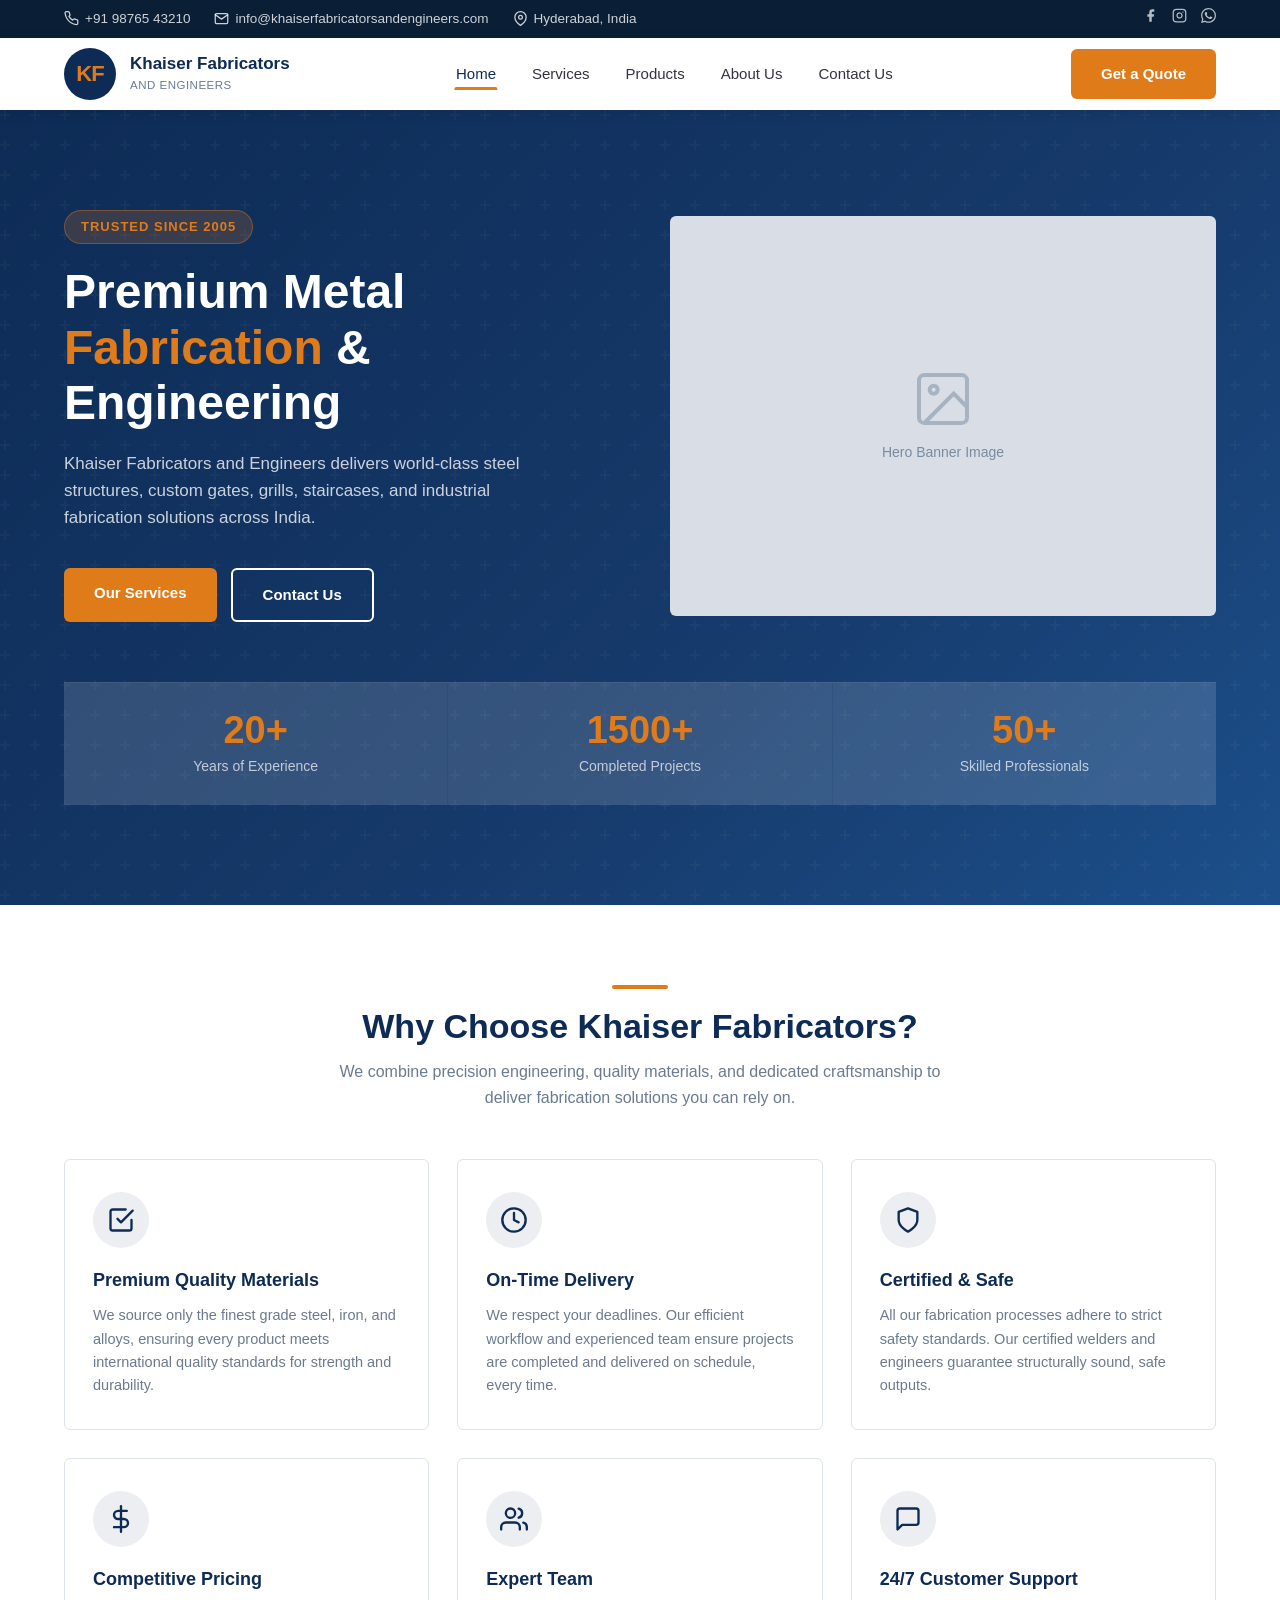
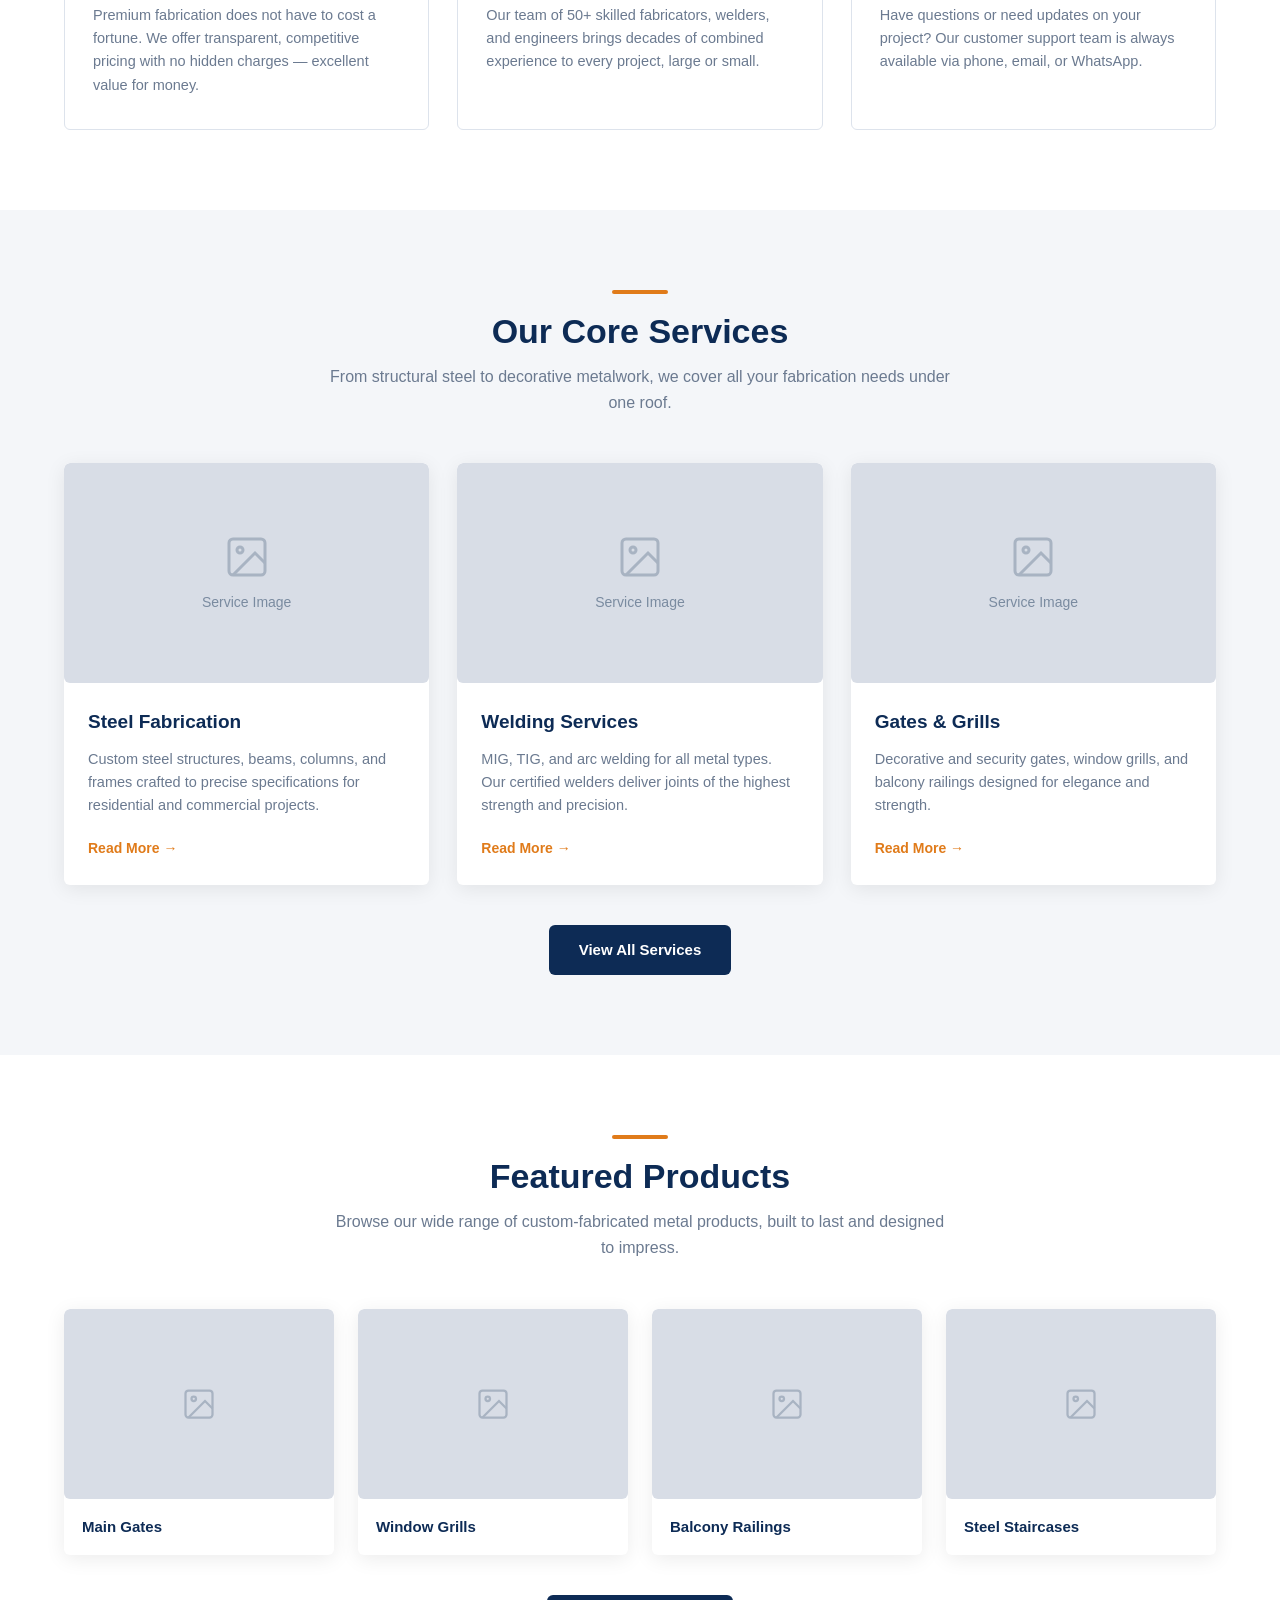
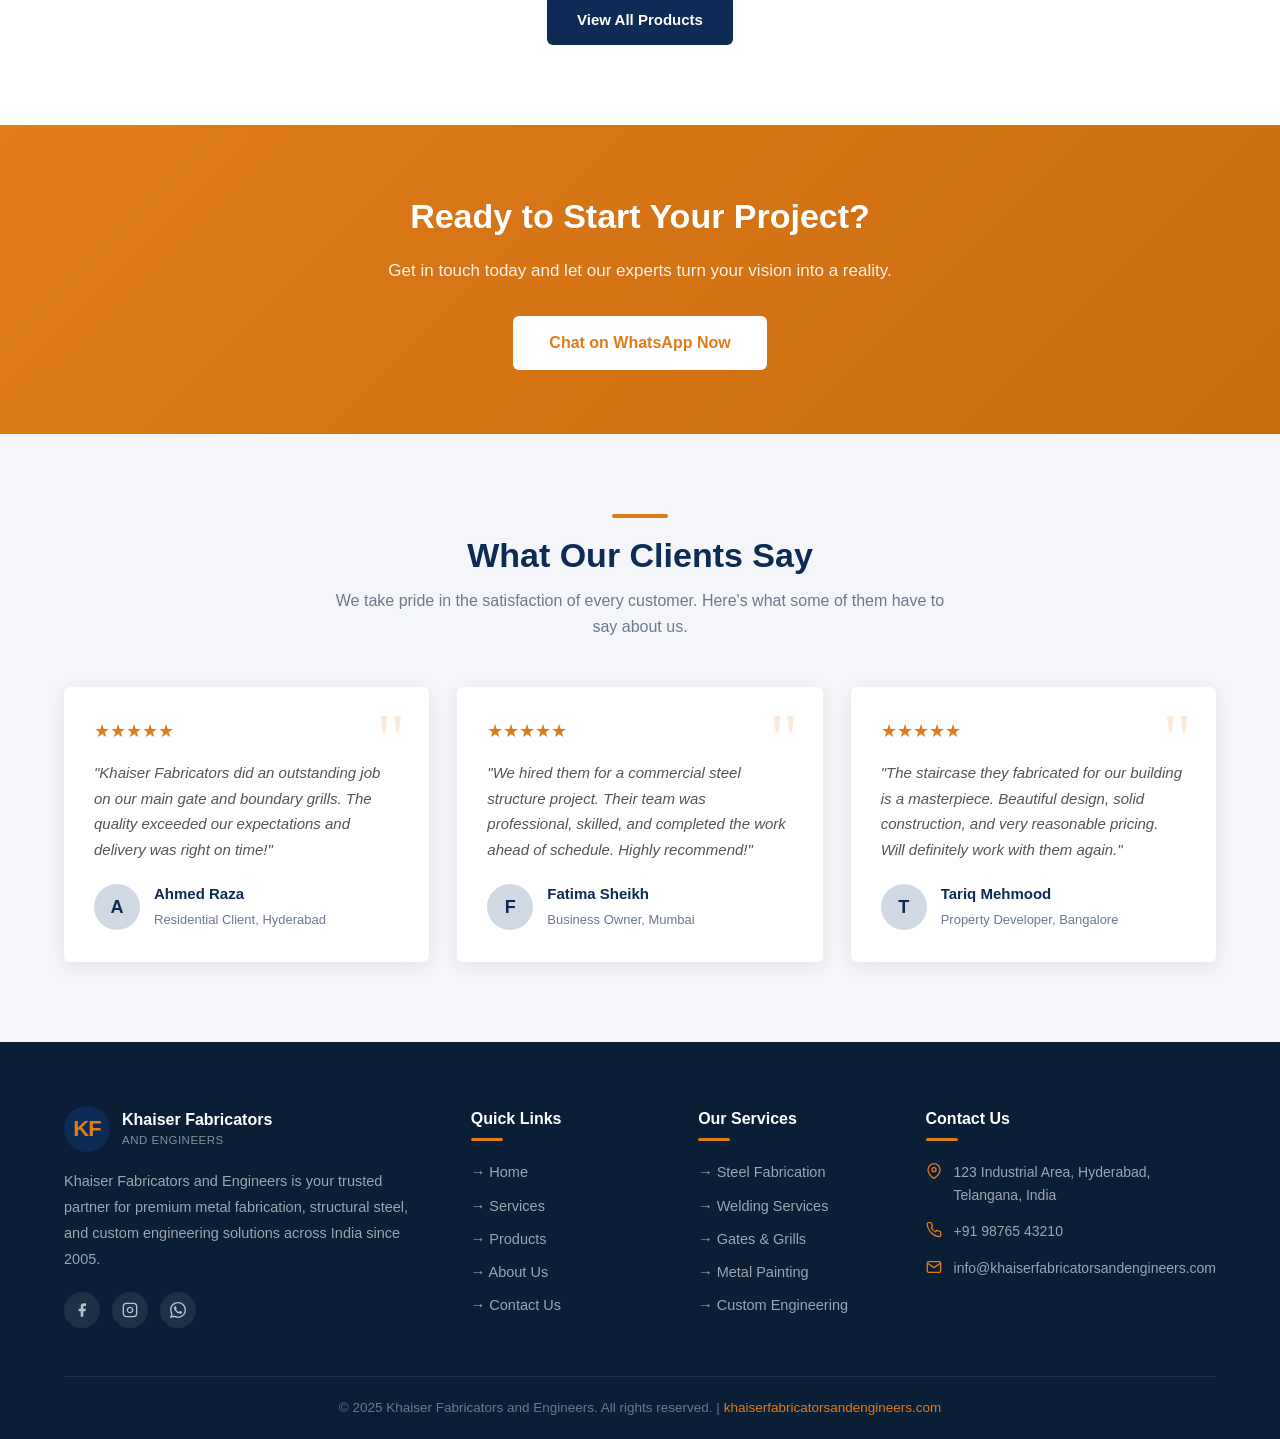
==== commit 1b5242c1: "Fix remaining Pakistani city/country references to India" ====
--- a/index.html
+++ b/index.html
@@ -289,7 +289,7 @@
           <div class="author-avatar">A</div>
           <div class="author-info">
             <strong>Ahmed Raza</strong>
-            <span>Residential Client, Lahore</span>
+            <span>Residential Client, Hyderabad</span>
           </div>
         </div>
       </div>
@@ -301,7 +301,7 @@
           <div class="author-avatar">F</div>
           <div class="author-info">
             <strong>Fatima Sheikh</strong>
-            <span>Business Owner, Karachi</span>
+            <span>Business Owner, Mumbai</span>
           </div>
         </div>
       </div>
@@ -313,7 +313,7 @@
           <div class="author-avatar">T</div>
           <div class="author-info">
             <strong>Tariq Mehmood</strong>
-            <span>Property Developer, Islamabad</span>
+            <span>Property Developer, Bangalore</span>
           </div>
         </div>
       </div>
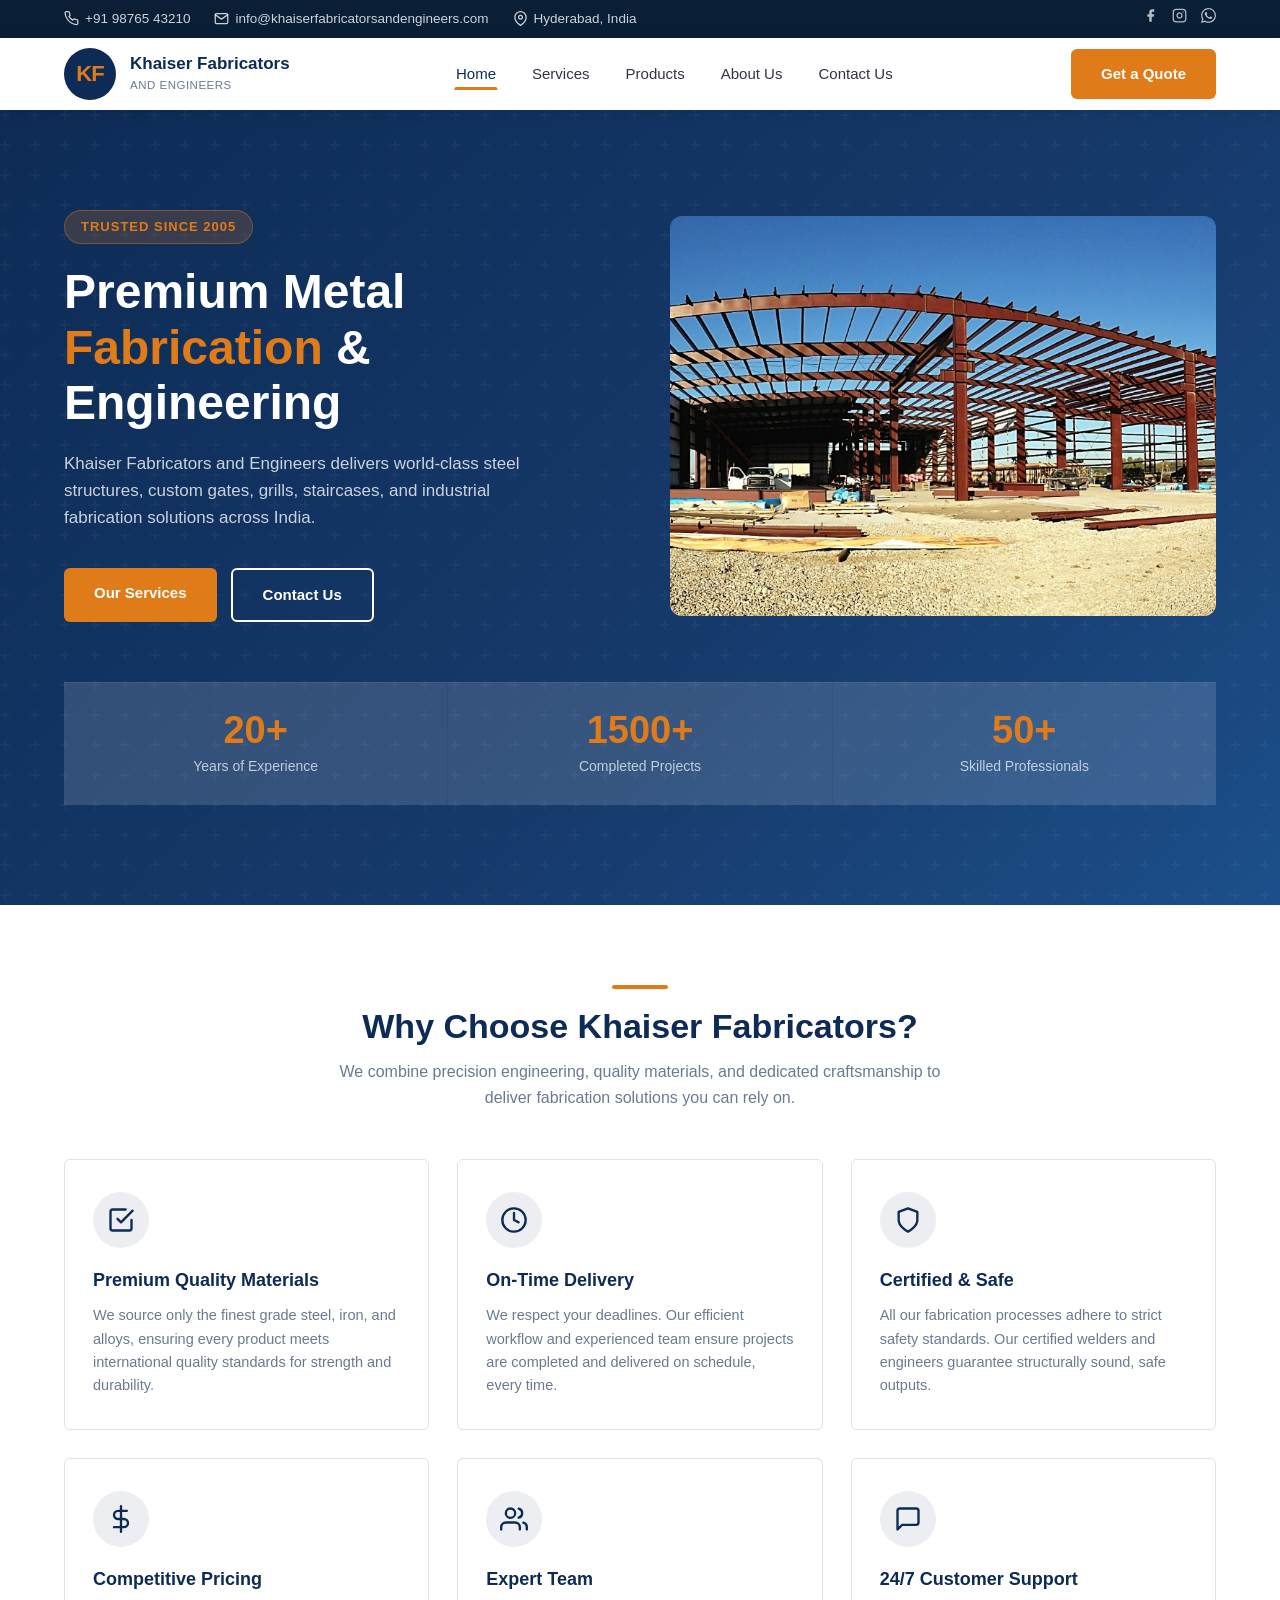
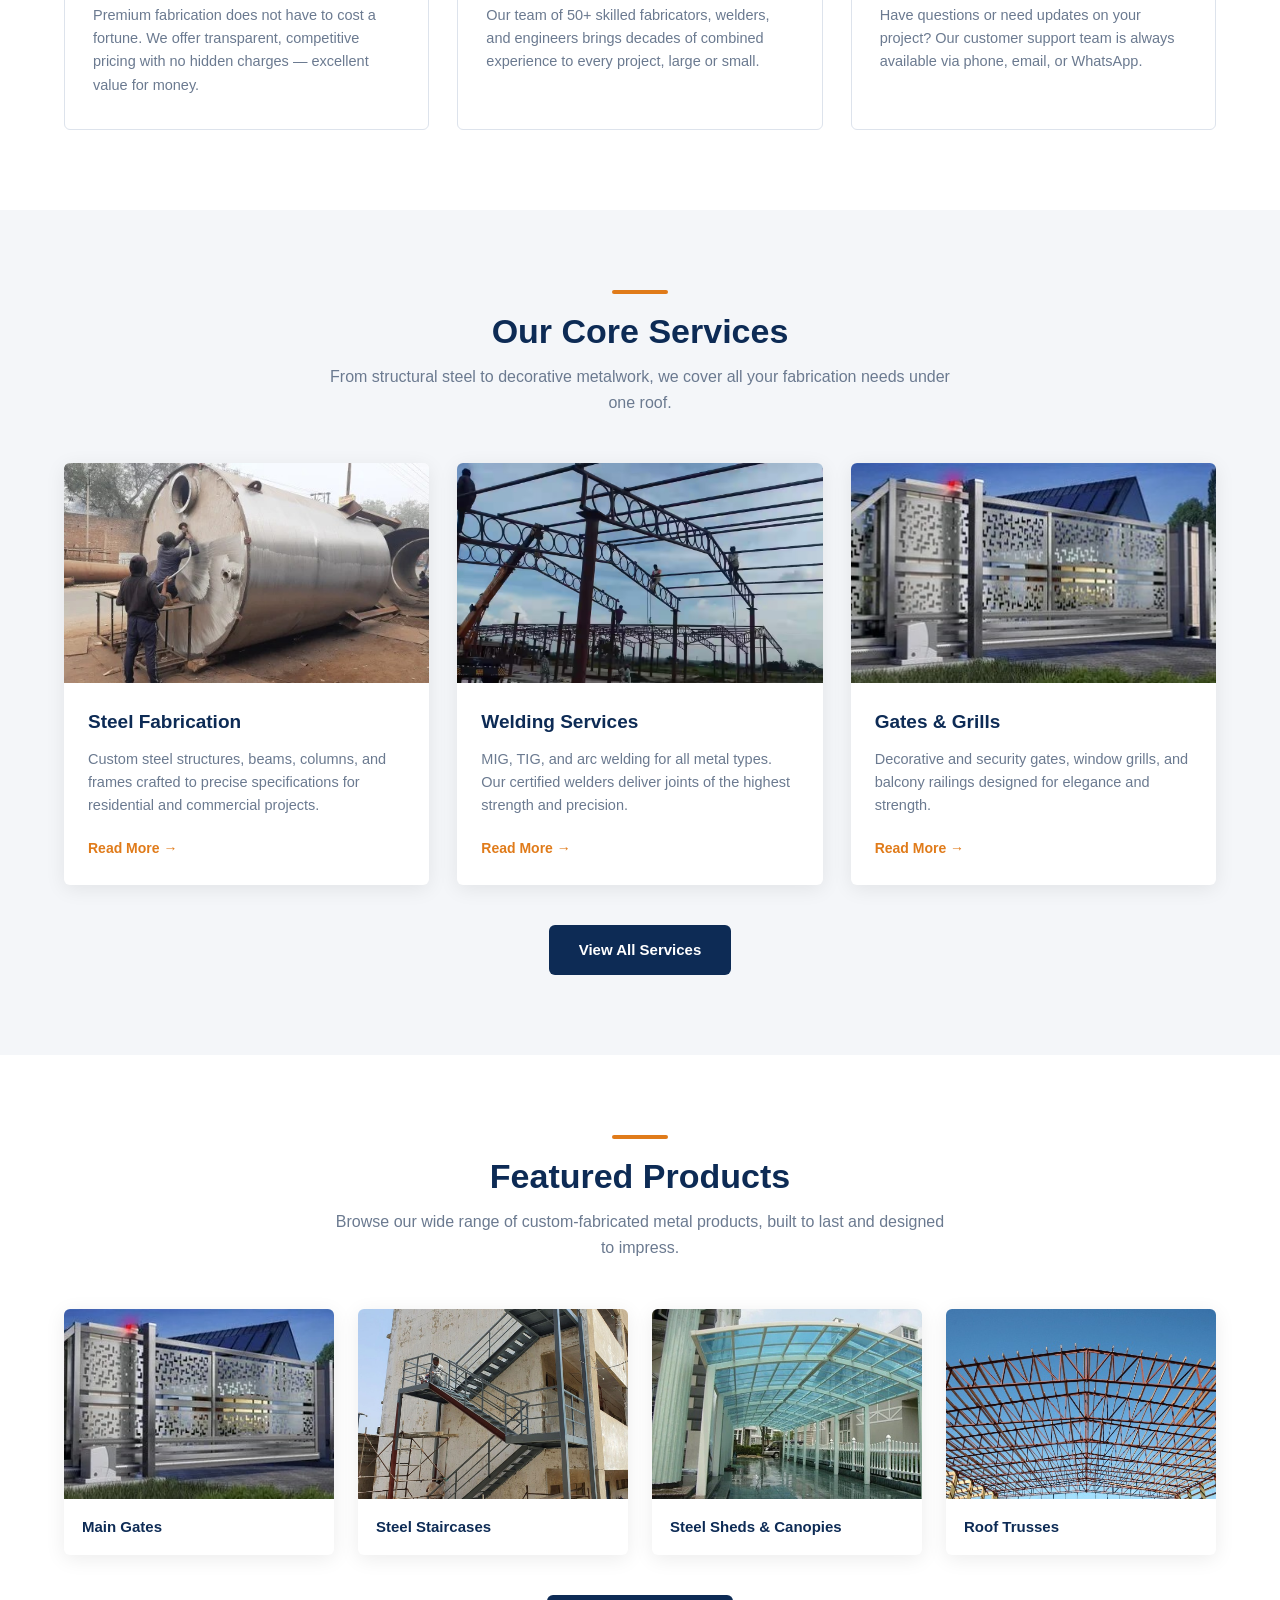
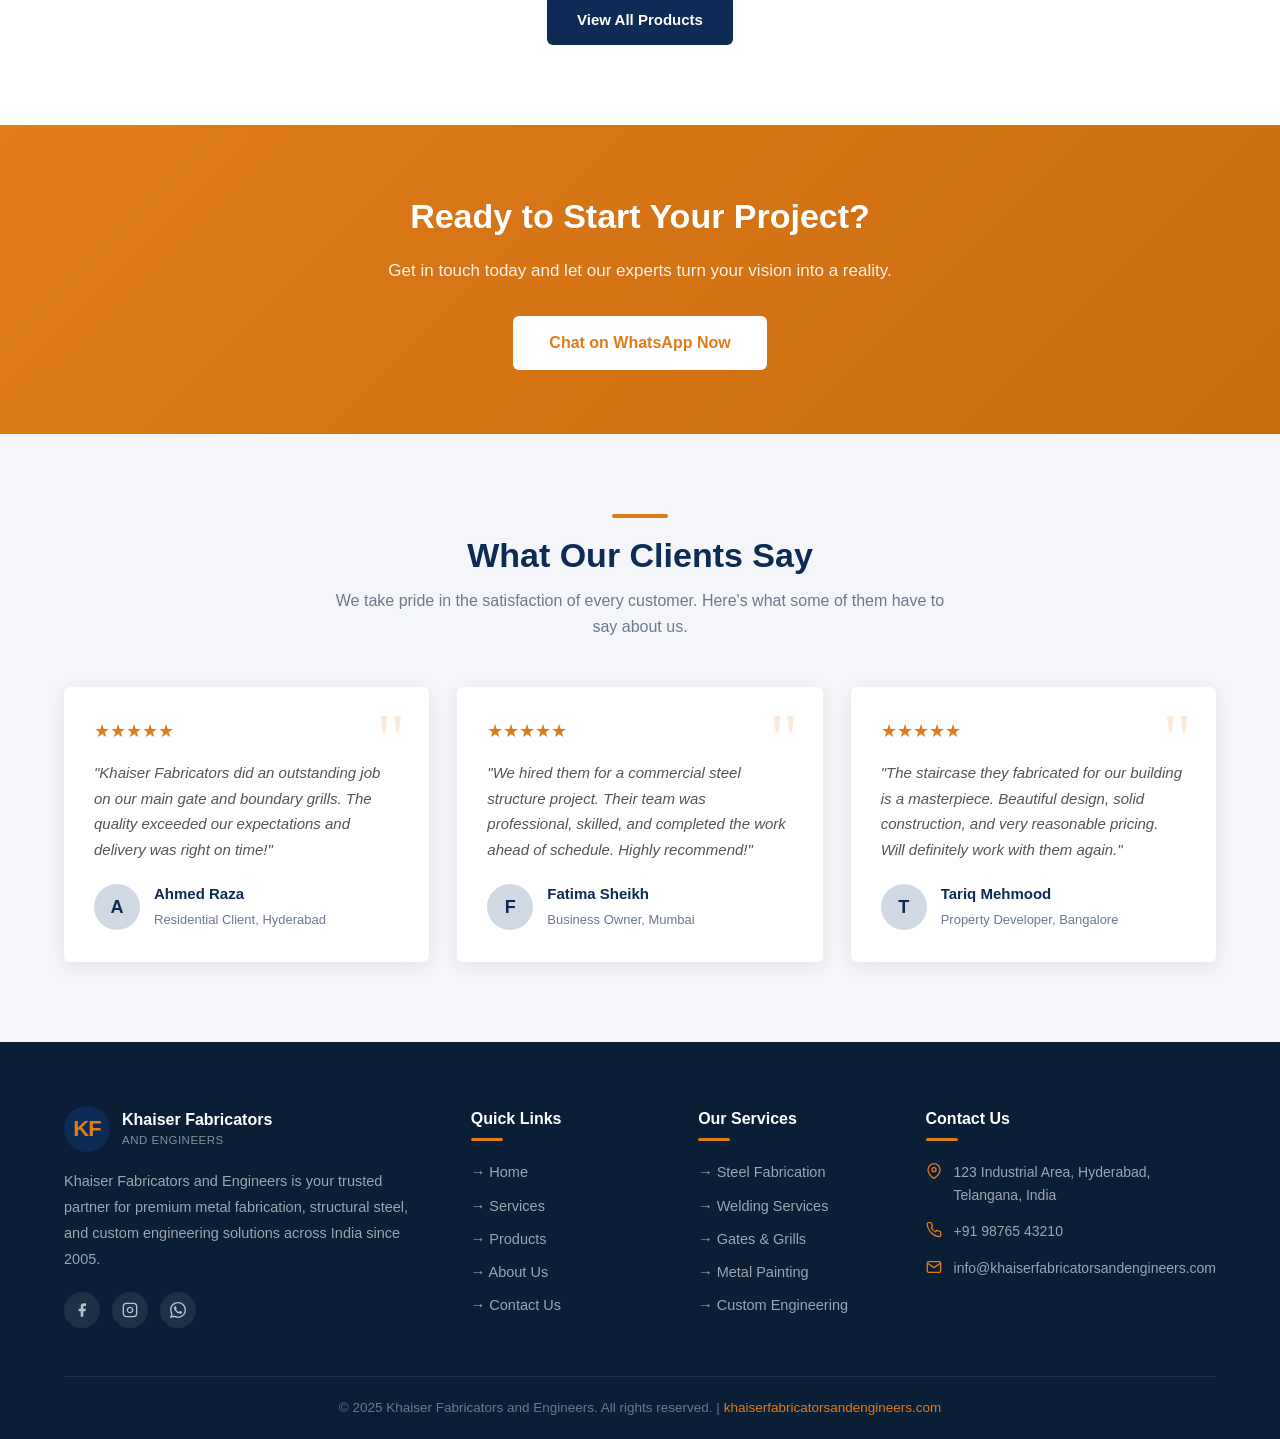
==== commit 4da10530: "Add real images to all pages and fix contact page - Replace all SVG/placeholder image containers wit" ====
--- a/index.html
+++ b/index.html
@@ -87,9 +87,8 @@
           <a href="contact.html" class="btn btn-outline">Contact Us</a>
         </div>
       </div>
-      <div class="hero-image img-placeholder">
-        <svg width="64" height="64" viewBox="0 0 24 24" fill="none" stroke="currentColor" stroke-width="1.5"><rect x="3" y="3" width="18" height="18" rx="2"/><circle cx="8.5" cy="8.5" r="1.5"/><polyline points="21,15 16,10 5,21"/></svg>
-        Hero Banner Image
+      <div class="hero-image" style="border-radius:12px;overflow:hidden;">
+        <img src="images/steel-structure-erection-site.jpeg" alt="Large Scale Steel Structure Erection by Khaiser Fabricators" style="width:100%;height:100%;object-fit:cover;display:block;" />
       </div>
     </div>
 
@@ -177,9 +176,8 @@
 
     <div class="services-grid">
       <div class="service-card">
-        <div class="service-card-img img-placeholder">
-          <svg width="48" height="48" viewBox="0 0 24 24" fill="none" stroke="currentColor" stroke-width="1.5"><rect x="3" y="3" width="18" height="18" rx="2"/><circle cx="8.5" cy="8.5" r="1.5"/><polyline points="21,15 16,10 5,21"/></svg>
-          Service Image
+        <div class="service-card-img">
+          <img src="images/ss-tank-fabrication-grinding.jpeg" alt="Steel Fabrication in Progress" style="width:100%;height:100%;object-fit:cover;" />
         </div>
         <div class="service-card-body">
           <h3>Steel Fabrication</h3>
@@ -189,9 +187,8 @@
       </div>
 
       <div class="service-card">
-        <div class="service-card-img img-placeholder">
-          <svg width="48" height="48" viewBox="0 0 24 24" fill="none" stroke="currentColor" stroke-width="1.5"><rect x="3" y="3" width="18" height="18" rx="2"/><circle cx="8.5" cy="8.5" r="1.5"/><polyline points="21,15 16,10 5,21"/></svg>
-          Service Image
+        <div class="service-card-img">
+          <img src="images/steel-truss-erection-workers-crane.jpeg" alt="Structural Steel Erection and Welding" style="width:100%;height:100%;object-fit:cover;" />
         </div>
         <div class="service-card-body">
           <h3>Welding Services</h3>
@@ -201,9 +198,8 @@
       </div>
 
       <div class="service-card">
-        <div class="service-card-img img-placeholder">
-          <svg width="48" height="48" viewBox="0 0 24 24" fill="none" stroke="currentColor" stroke-width="1.5"><rect x="3" y="3" width="18" height="18" rx="2"/><circle cx="8.5" cy="8.5" r="1.5"/><polyline points="21,15 16,10 5,21"/></svg>
-          Service Image
+        <div class="service-card-img">
+          <img src="images/automatic-cantilever-gate-modern.jpeg" alt="Automatic Cantilever Gate and Grills" style="width:100%;height:100%;object-fit:cover;" />
         </div>
         <div class="service-card-body">
           <h3>Gates &amp; Grills</h3>
@@ -230,28 +226,28 @@
 
     <div class="products-grid">
       <div class="product-card">
-        <div class="product-card-img img-placeholder">
-          <svg width="36" height="36" viewBox="0 0 24 24" fill="none" stroke="currentColor" stroke-width="1.5"><rect x="3" y="3" width="18" height="18" rx="2"/><circle cx="8.5" cy="8.5" r="1.5"/><polyline points="21,15 16,10 5,21"/></svg>
+        <div class="product-card-img">
+          <img src="images/automatic-cantilever-gate-modern.jpeg" alt="Main Entrance Gates" style="width:100%;height:100%;object-fit:cover;" />
         </div>
         <div class="product-card-body"><h3>Main Gates</h3></div>
       </div>
       <div class="product-card">
-        <div class="product-card-img img-placeholder">
-          <svg width="36" height="36" viewBox="0 0 24 24" fill="none" stroke="currentColor" stroke-width="1.5"><rect x="3" y="3" width="18" height="18" rx="2"/><circle cx="8.5" cy="8.5" r="1.5"/><polyline points="21,15 16,10 5,21"/></svg>
-        </div>
-        <div class="product-card-body"><h3>Window Grills</h3></div>
+        <div class="product-card-img">
+          <img src="images/steel-staircase-external-building.jpeg" alt="Steel Staircases" style="width:100%;height:100%;object-fit:cover;" />
+        </div>
+        <div class="product-card-body"><h3>Steel Staircases</h3></div>
       </div>
       <div class="product-card">
-        <div class="product-card-img img-placeholder">
-          <svg width="36" height="36" viewBox="0 0 24 24" fill="none" stroke="currentColor" stroke-width="1.5"><rect x="3" y="3" width="18" height="18" rx="2"/><circle cx="8.5" cy="8.5" r="1.5"/><polyline points="21,15 16,10 5,21"/></svg>
-        </div>
-        <div class="product-card-body"><h3>Balcony Railings</h3></div>
+        <div class="product-card-img">
+          <img src="images/steel-canopy-polycarbonate-roof.jpeg" alt="Steel Sheds and Canopies" style="width:100%;height:100%;object-fit:cover;" />
+        </div>
+        <div class="product-card-body"><h3>Steel Sheds &amp; Canopies</h3></div>
       </div>
       <div class="product-card">
-        <div class="product-card-img img-placeholder">
-          <svg width="36" height="36" viewBox="0 0 24 24" fill="none" stroke="currentColor" stroke-width="1.5"><rect x="3" y="3" width="18" height="18" rx="2"/><circle cx="8.5" cy="8.5" r="1.5"/><polyline points="21,15 16,10 5,21"/></svg>
-        </div>
-        <div class="product-card-body"><h3>Steel Staircases</h3></div>
+        <div class="product-card-img">
+          <img src="images/steel-roof-truss-construction.jpeg" alt="Roof Trusses and Frames" style="width:100%;height:100%;object-fit:cover;" />
+        </div>
+        <div class="product-card-body"><h3>Roof Trusses</h3></div>
       </div>
     </div>
 
--- a/css/style.css
+++ b/css/style.css
@@ -754,10 +754,10 @@
   display: grid;
   grid-template-columns: 1fr 1fr;
   gap: 64px;
-  align-items: center;
-}
-
-.about-img { width: 100%; height: 420px; }
+  align-items: flex-start;
+}
+
+.about-img { width: 100%; }
 
 .about-content .section-title { margin-bottom: 18px; }
 
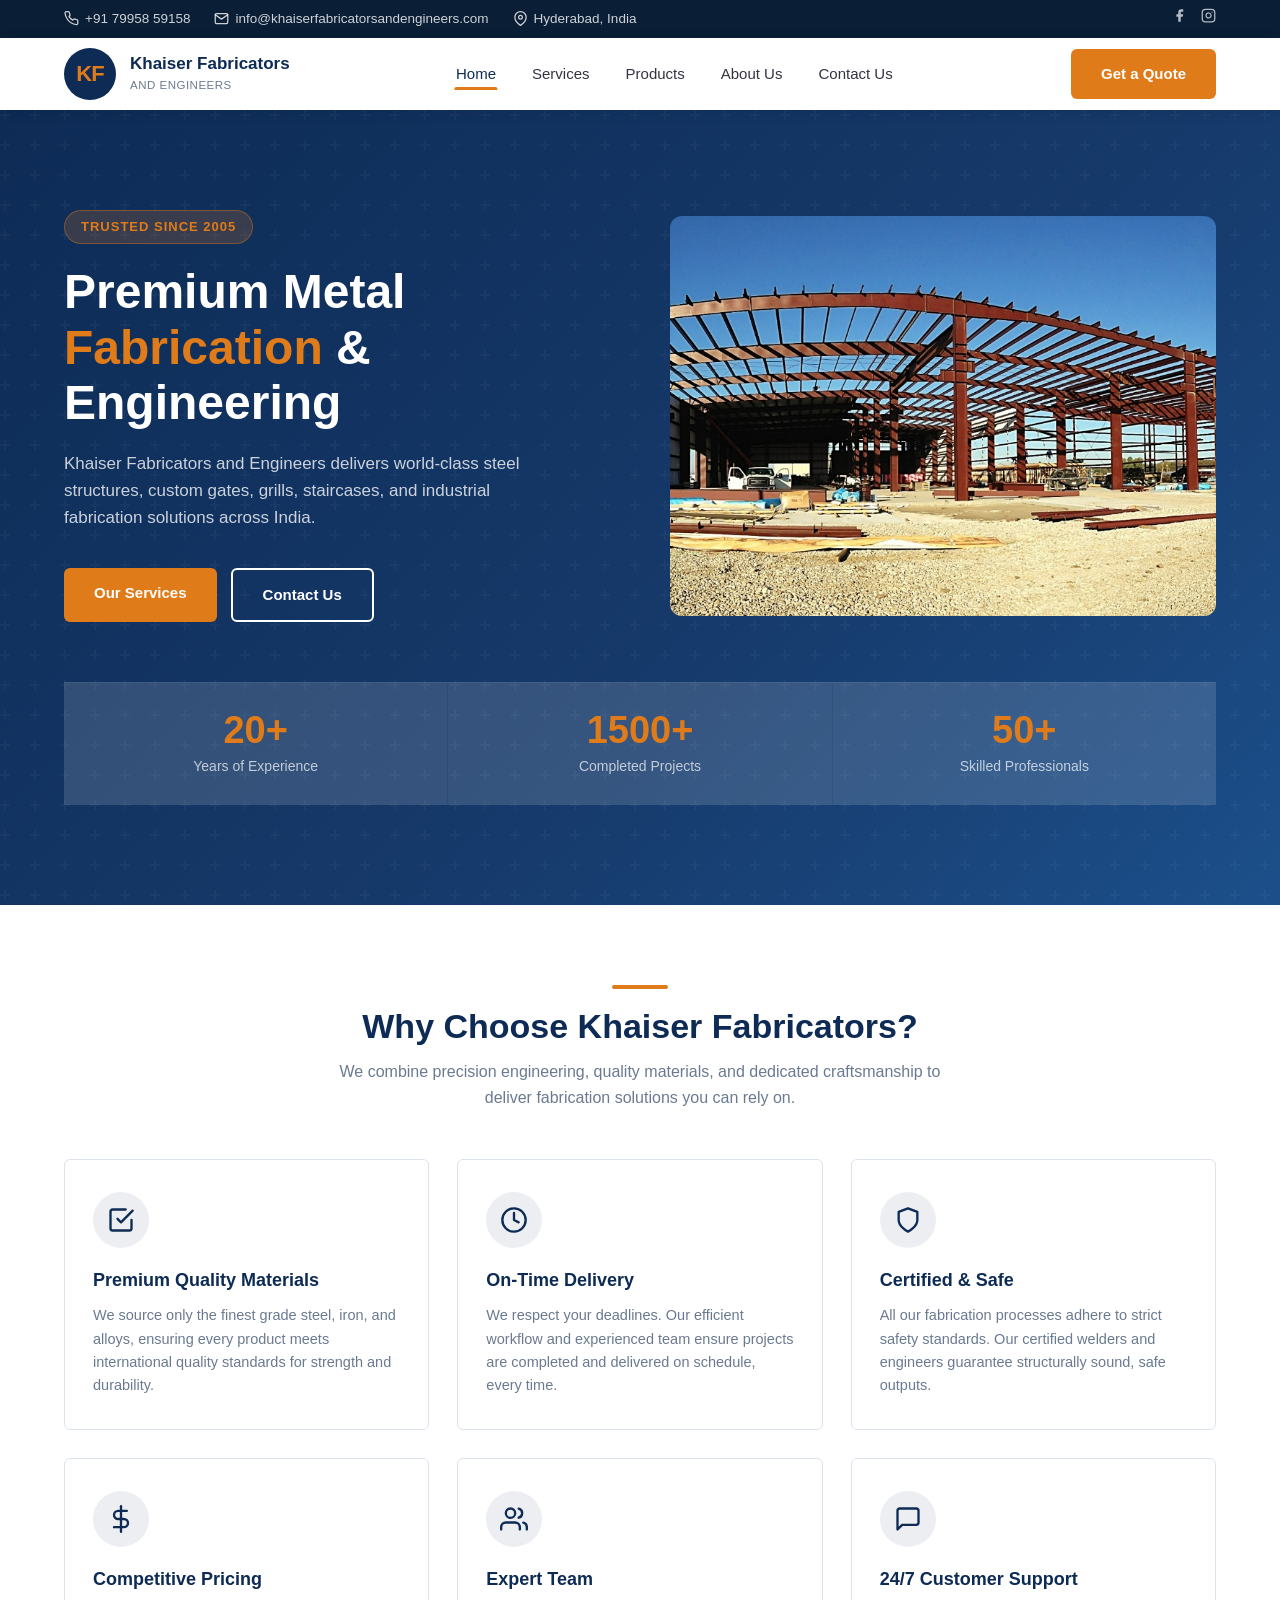
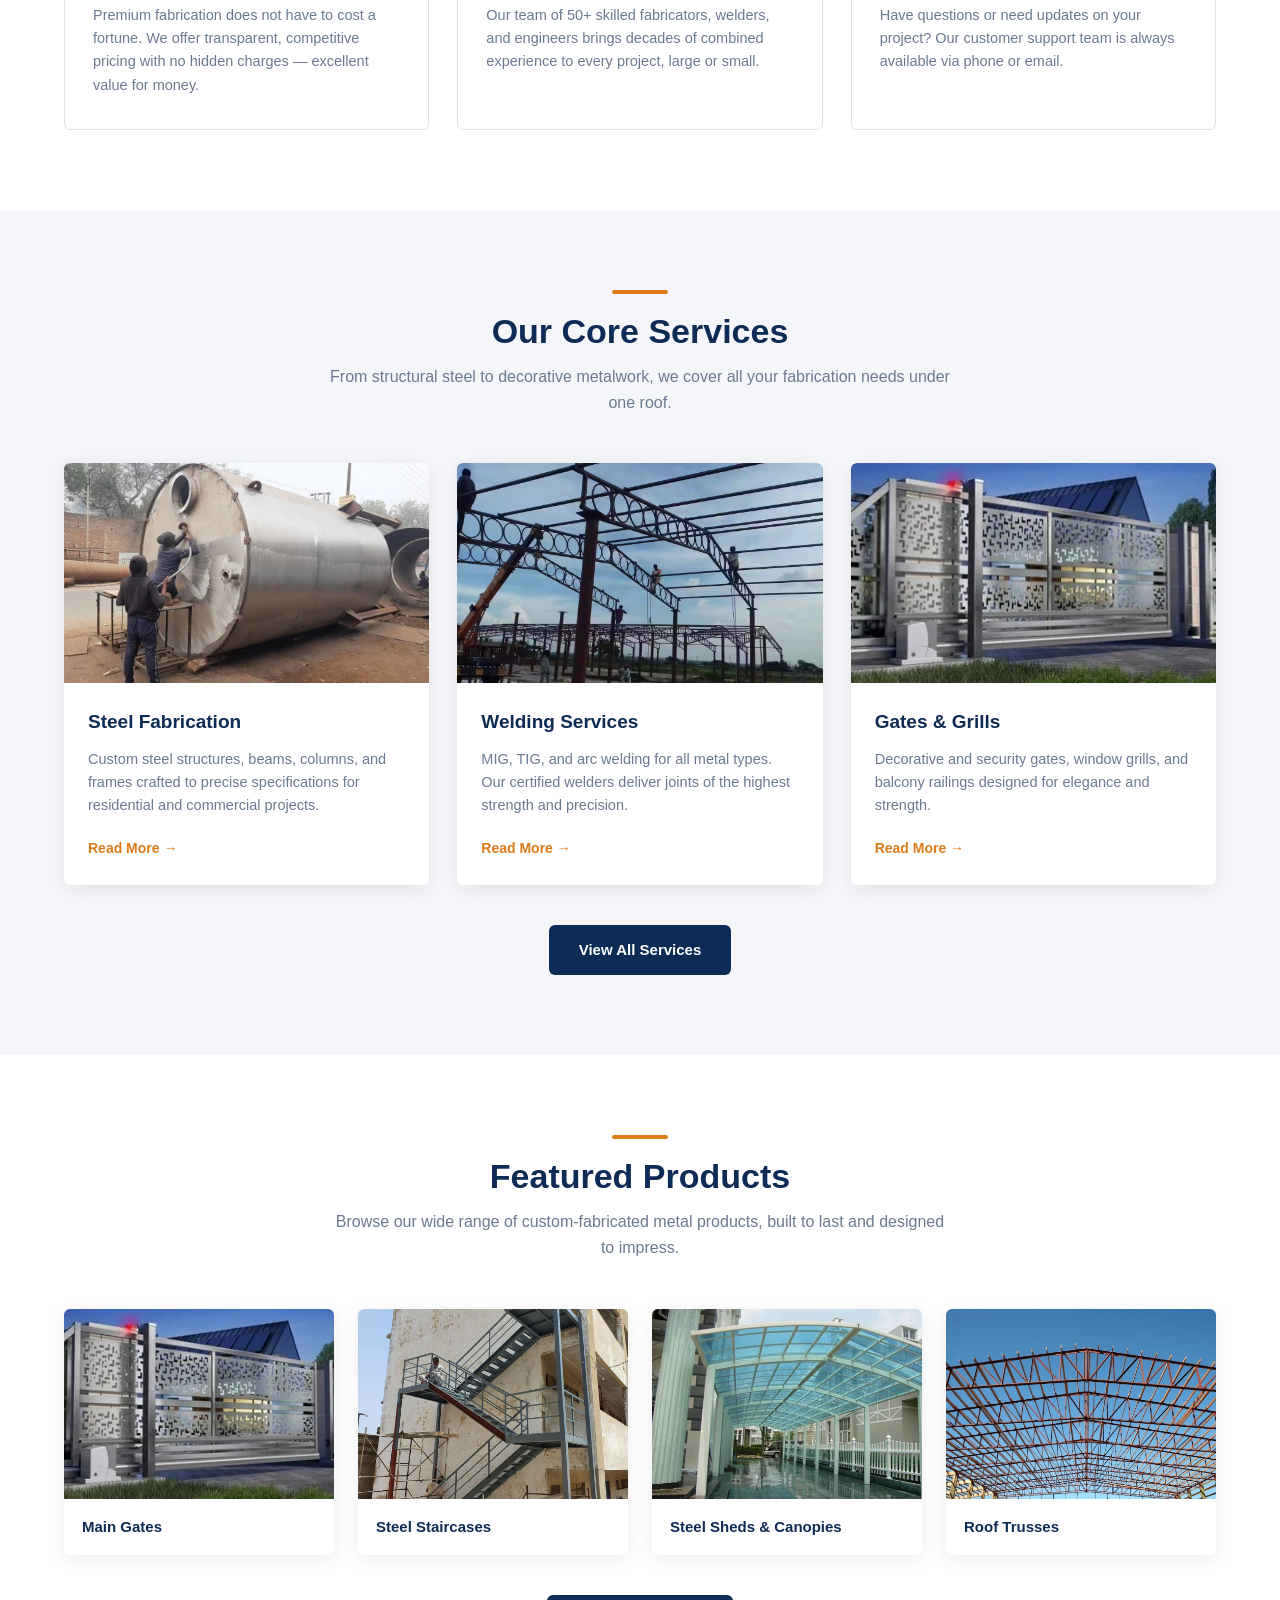
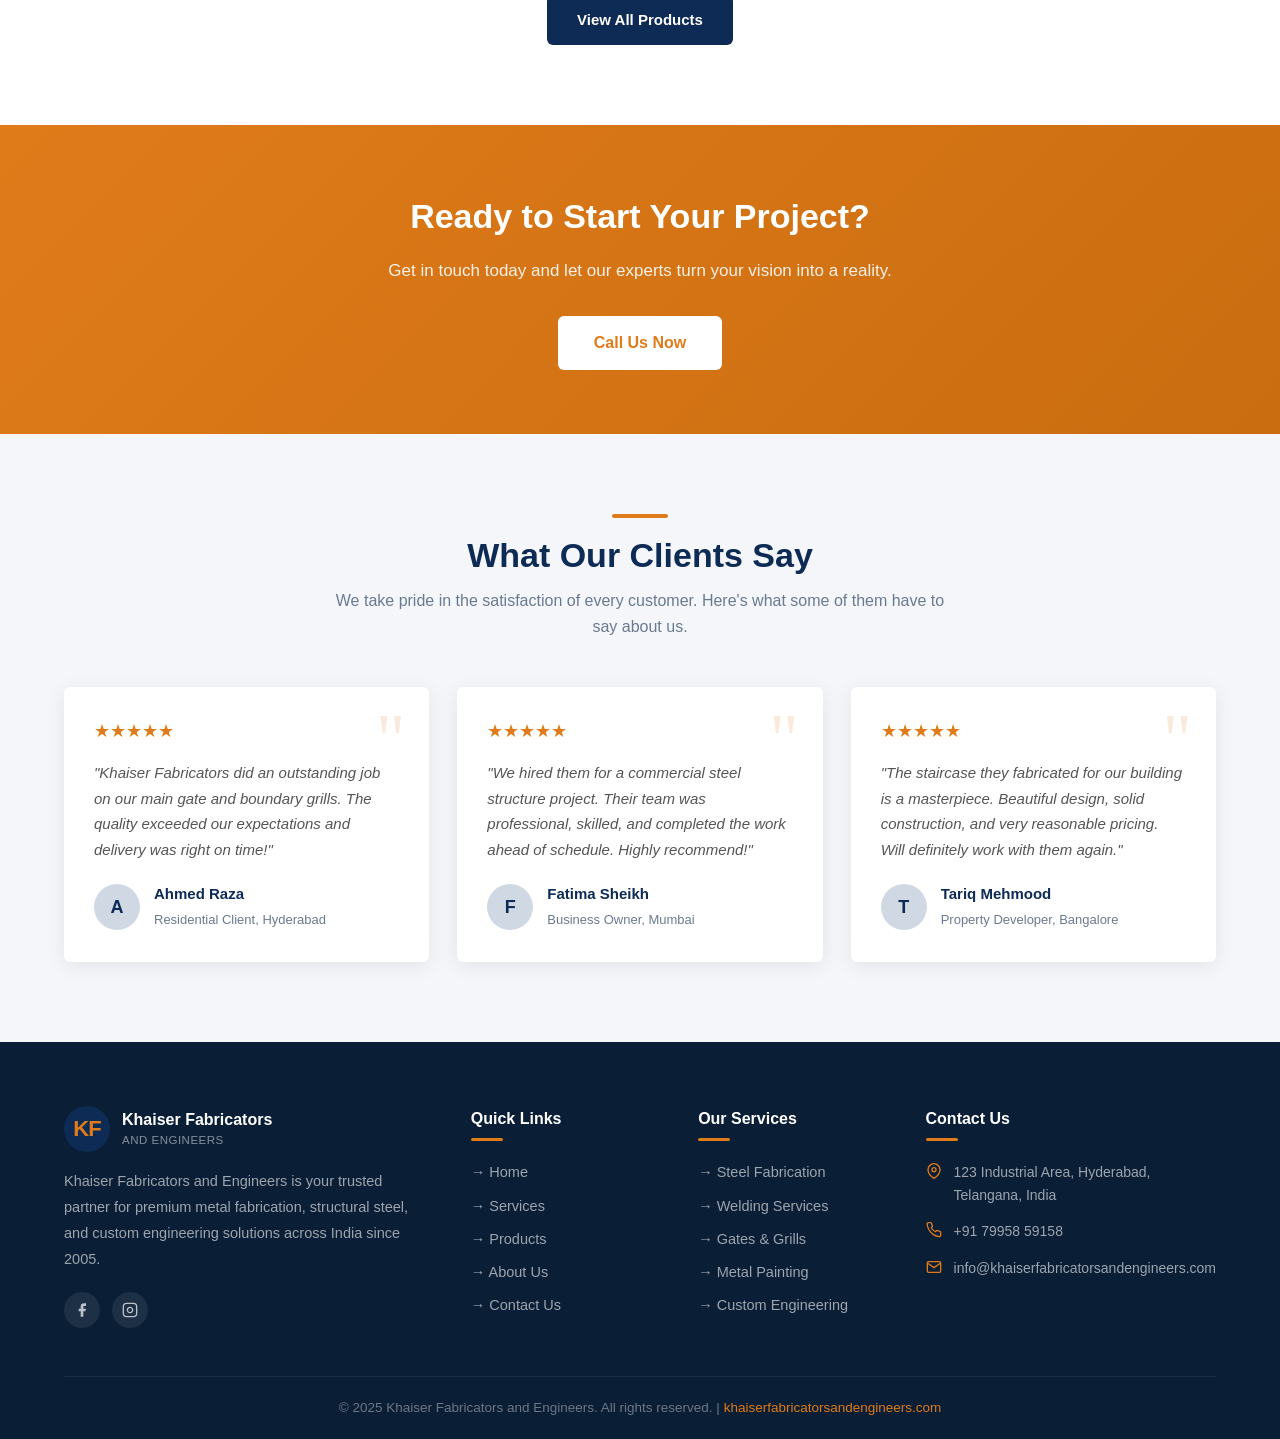
==== commit fec9b297: "Update phone number to +917995859158, remove WhatsApp and landline Co-Authored-By: Claude Sonnet 4.6" ====
--- a/index.html
+++ b/index.html
@@ -14,9 +14,9 @@
 <div class="top-bar">
   <div class="container">
     <div class="top-bar-contact">
-      <a href="tel:+919876543210">
+      <a href="tel:+917995859158">
         <svg width="15" height="15" viewBox="0 0 24 24" fill="none" stroke="currentColor" stroke-width="2" stroke-linecap="round" stroke-linejoin="round"><path d="M22 16.92v3a2 2 0 0 1-2.18 2 19.79 19.79 0 0 1-8.63-3.07A19.5 19.5 0 0 1 4.69 12 19.79 19.79 0 0 1 1.71 3.35 2 2 0 0 1 3.68 1h3a2 2 0 0 1 2 1.72c.127.96.361 1.903.7 2.81a2 2 0 0 1-.45 2.11L7.91 8.65a16 16 0 0 0 6 6l1.27-1.27a2 2 0 0 1 2.11-.45c.907.339 1.85.573 2.81.7A2 2 0 0 1 22 15.92z"/></svg>
-        +91 98765 43210
+        +91 79958 59158
       </a>
       <a href="mailto:info@khaiserfabricatorsandengineers.com">
         <svg width="15" height="15" viewBox="0 0 24 24" fill="none" stroke="currentColor" stroke-width="2" stroke-linecap="round" stroke-linejoin="round"><path d="M4 4h16c1.1 0 2 .9 2 2v12c0 1.1-.9 2-2 2H4c-1.1 0-2-.9-2-2V6c0-1.1.9-2 2-2z"/><polyline points="22,6 12,13 2,6"/></svg>
@@ -33,9 +33,6 @@
       </a>
       <a href="#" aria-label="Instagram">
         <svg width="15" height="15" viewBox="0 0 24 24" fill="none" stroke="currentColor" stroke-width="2" stroke-linecap="round" stroke-linejoin="round"><rect x="2" y="2" width="20" height="20" rx="5" ry="5"/><path d="M16 11.37A4 4 0 1 1 12.63 8 4 4 0 0 1 16 11.37z"/><line x1="17.5" y1="6.5" x2="17.51" y2="6.5"/></svg>
-      </a>
-      <a href="#" aria-label="WhatsApp">
-        <svg width="15" height="15" viewBox="0 0 24 24" fill="currentColor"><path d="M17.472 14.382c-.297-.149-1.758-.867-2.03-.967-.273-.099-.471-.148-.67.15-.197.297-.767.966-.94 1.164-.173.199-.347.223-.644.075-.297-.15-1.255-.463-2.39-1.475-.883-.788-1.48-1.761-1.653-2.059-.173-.297-.018-.458.13-.606.134-.133.298-.347.446-.52.149-.174.198-.298.298-.497.099-.198.05-.371-.025-.52-.075-.149-.669-1.612-.916-2.207-.242-.579-.487-.5-.669-.51-.173-.008-.371-.01-.57-.01-.198 0-.52.074-.792.372-.272.297-1.04 1.016-1.04 2.479 0 1.462 1.065 2.875 1.213 3.074.149.198 2.096 3.2 5.077 4.487.709.306 1.262.489 1.694.625.712.227 1.36.195 1.871.118.571-.085 1.758-.719 2.006-1.413.248-.694.248-1.289.173-1.413-.074-.124-.272-.198-.57-.347m-5.421 7.403h-.004a9.87 9.87 0 0 1-5.031-1.378l-.361-.214-3.741.982.998-3.648-.235-.374a9.86 9.86 0 0 1-1.51-5.26c.001-5.45 4.436-9.884 9.888-9.884 2.64 0 5.122 1.03 6.988 2.898a9.825 9.825 0 0 1 2.893 6.994c-.003 5.45-4.437 9.884-9.885 9.884m8.413-18.297A11.815 11.815 0 0 0 12.05 0C5.495 0 .16 5.335.157 11.892c0 2.096.547 4.142 1.588 5.945L.057 24l6.305-1.654a11.882 11.882 0 0 0 5.683 1.448h.005c6.554 0 11.89-5.335 11.893-11.893a11.821 11.821 0 0 0-3.48-8.413Z"/></svg>
       </a>
     </div>
   </div>
@@ -63,7 +60,7 @@
         </ul>
 
         <div class="nav-cta">
-          <a href="https://wa.me/919876543210" class="btn btn-primary" target="_blank" rel="noopener">Get a Quote</a>
+          <a href="tel:+917995859158" class="btn btn-primary">Get a Quote</a>
         </div>
 
         <button class="hamburger" aria-label="Toggle menu">
@@ -159,7 +156,7 @@
           <svg width="28" height="28" viewBox="0 0 24 24" fill="none" stroke="currentColor" stroke-width="2" stroke-linecap="round" stroke-linejoin="round"><path d="M21 15a2 2 0 0 1-2 2H7l-4 4V5a2 2 0 0 1 2-2h14a2 2 0 0 1 2 2z"/></svg>
         </div>
         <h3>24/7 Customer Support</h3>
-        <p>Have questions or need updates on your project? Our customer support team is always available via phone, email, or WhatsApp.</p>
+        <p>Have questions or need updates on your project? Our customer support team is always available via phone or email.</p>
       </div>
     </div>
   </div>
@@ -262,8 +259,8 @@
   <div class="container">
     <h2>Ready to Start Your Project?</h2>
     <p>Get in touch today and let our experts turn your vision into a reality.</p>
-    <a href="https://wa.me/919876543210" class="btn" target="_blank" rel="noopener">
-      Chat on WhatsApp Now
+    <a href="tel:+917995859158" class="btn">
+      Call Us Now
     </a>
   </div>
 </section>
@@ -337,9 +334,6 @@
           <a href="#" aria-label="Instagram">
             <svg width="16" height="16" viewBox="0 0 24 24" fill="none" stroke="currentColor" stroke-width="2"><rect x="2" y="2" width="20" height="20" rx="5" ry="5"/><path d="M16 11.37A4 4 0 1 1 12.63 8 4 4 0 0 1 16 11.37z"/><line x1="17.5" y1="6.5" x2="17.51" y2="6.5"/></svg>
           </a>
-          <a href="#" aria-label="WhatsApp">
-            <svg width="16" height="16" viewBox="0 0 24 24" fill="currentColor"><path d="M17.472 14.382c-.297-.149-1.758-.867-2.03-.967-.273-.099-.471-.148-.67.15-.197.297-.767.966-.94 1.164-.173.199-.347.223-.644.075-.297-.15-1.255-.463-2.39-1.475-.883-.788-1.48-1.761-1.653-2.059-.173-.297-.018-.458.13-.606.134-.133.298-.347.446-.52.149-.174.198-.298.298-.497.099-.198.05-.371-.025-.52-.075-.149-.669-1.612-.916-2.207-.242-.579-.487-.5-.669-.51-.173-.008-.371-.01-.57-.01-.198 0-.52.074-.792.372-.272.297-1.04 1.016-1.04 2.479 0 1.462 1.065 2.875 1.213 3.074.149.198 2.096 3.2 5.077 4.487.709.306 1.262.489 1.694.625.712.227 1.36.195 1.871.118.571-.085 1.758-.719 2.006-1.413.248-.694.248-1.289.173-1.413-.074-.124-.272-.198-.57-.347m-5.421 7.403h-.004a9.87 9.87 0 0 1-5.031-1.378l-.361-.214-3.741.982.998-3.648-.235-.374a9.86 9.86 0 0 1-1.51-5.26c.001-5.45 4.436-9.884 9.888-9.884 2.64 0 5.122 1.03 6.988 2.898a9.825 9.825 0 0 1 2.893 6.994c-.003 5.45-4.437 9.884-9.885 9.884m8.413-18.297A11.815 11.815 0 0 0 12.05 0C5.495 0 .16 5.335.157 11.892c0 2.096.547 4.142 1.588 5.945L.057 24l6.305-1.654a11.882 11.882 0 0 0 5.683 1.448h.005c6.554 0 11.89-5.335 11.893-11.893a11.821 11.821 0 0 0-3.48-8.413Z"/></svg>
-          </a>
         </div>
       </div>
 
@@ -374,7 +368,7 @@
           </li>
           <li>
             <svg width="16" height="16" viewBox="0 0 24 24" fill="none" stroke="currentColor" stroke-width="2"><path d="M22 16.92v3a2 2 0 0 1-2.18 2 19.79 19.79 0 0 1-8.63-3.07A19.5 19.5 0 0 1 4.69 12 19.79 19.79 0 0 1 1.71 3.35 2 2 0 0 1 3.68 1h3a2 2 0 0 1 2 1.72c.127.96.361 1.903.7 2.81a2 2 0 0 1-.45 2.11L7.91 8.65a16 16 0 0 0 6 6l1.27-1.27a2 2 0 0 1 2.11-.45c.907.339 1.85.573 2.81.7A2 2 0 0 1 22 15.92z"/></svg>
-            <span>+91 98765 43210</span>
+            <span>+91 79958 59158</span>
           </li>
           <li>
             <svg width="16" height="16" viewBox="0 0 24 24" fill="none" stroke="currentColor" stroke-width="2"><path d="M4 4h16c1.1 0 2 .9 2 2v12c0 1.1-.9 2-2 2H4c-1.1 0-2-.9-2-2V6c0-1.1.9-2 2-2z"/><polyline points="22,6 12,13 2,6"/></svg>
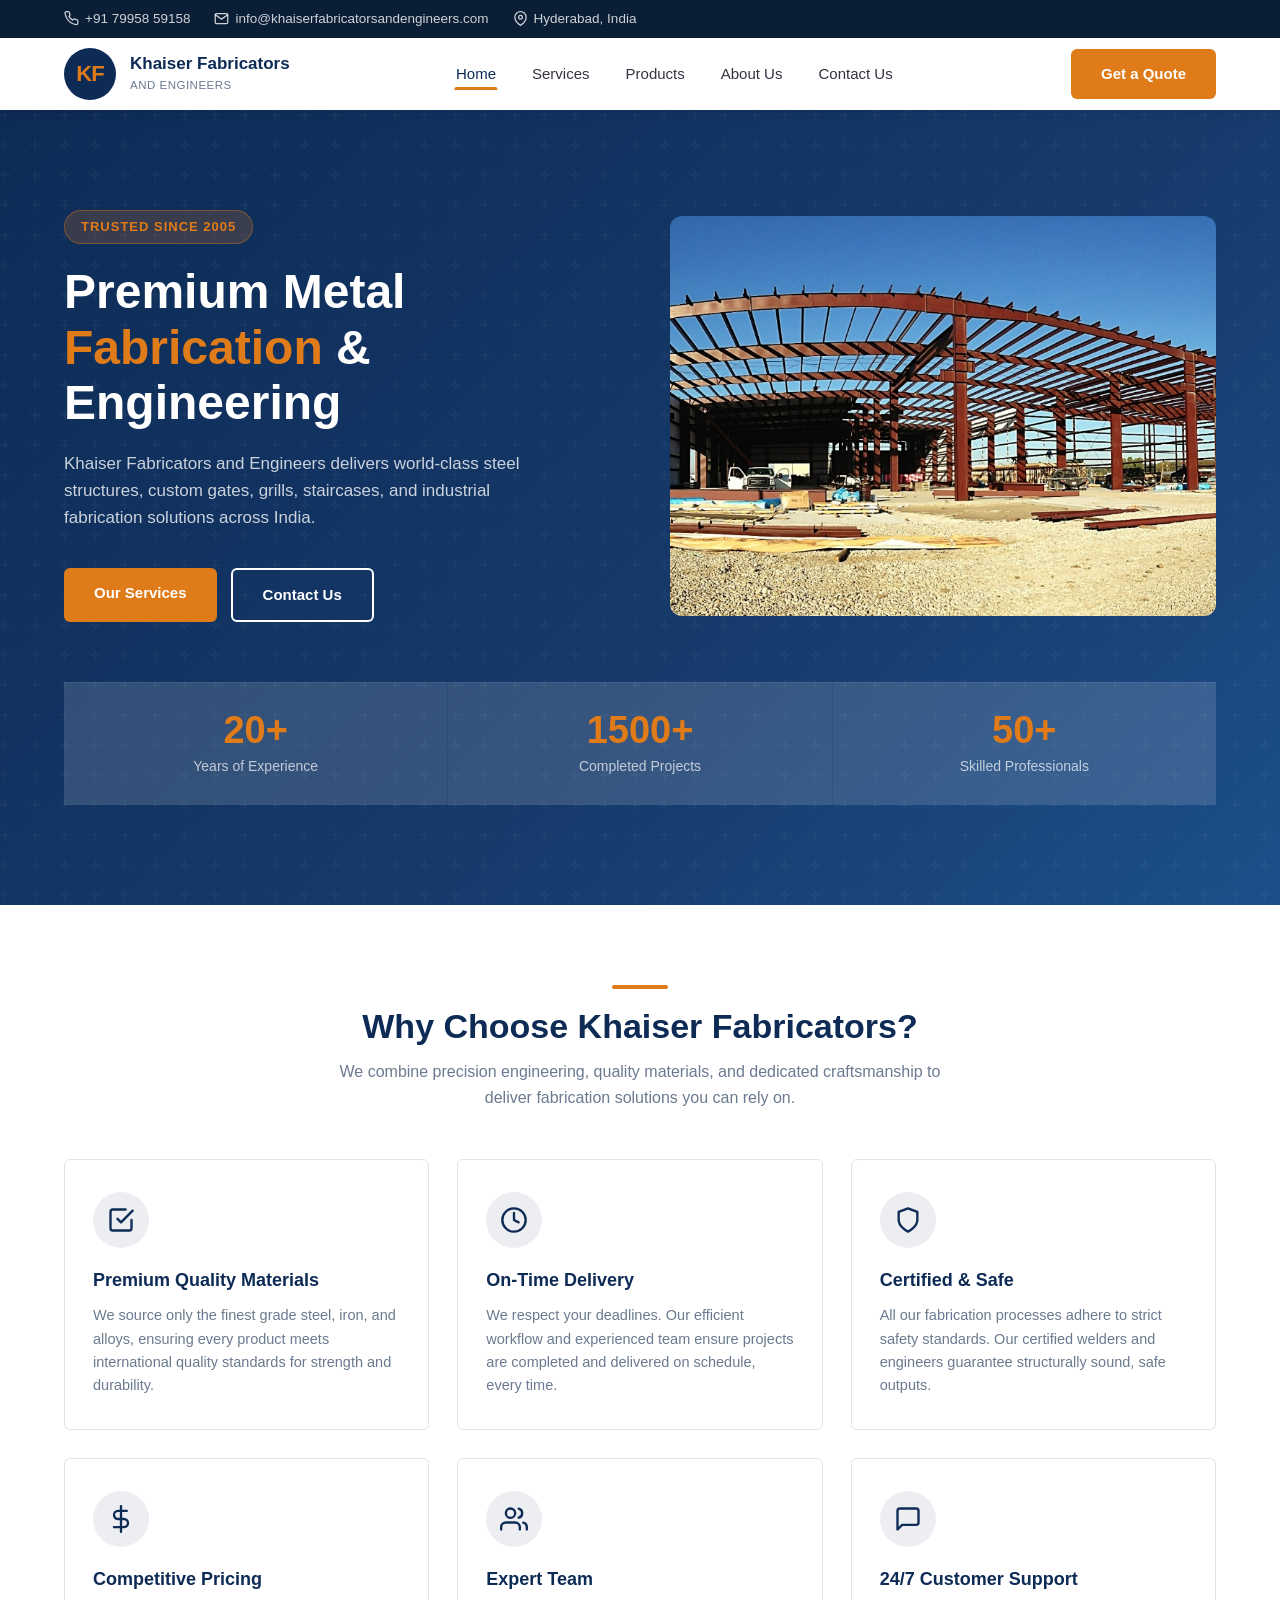
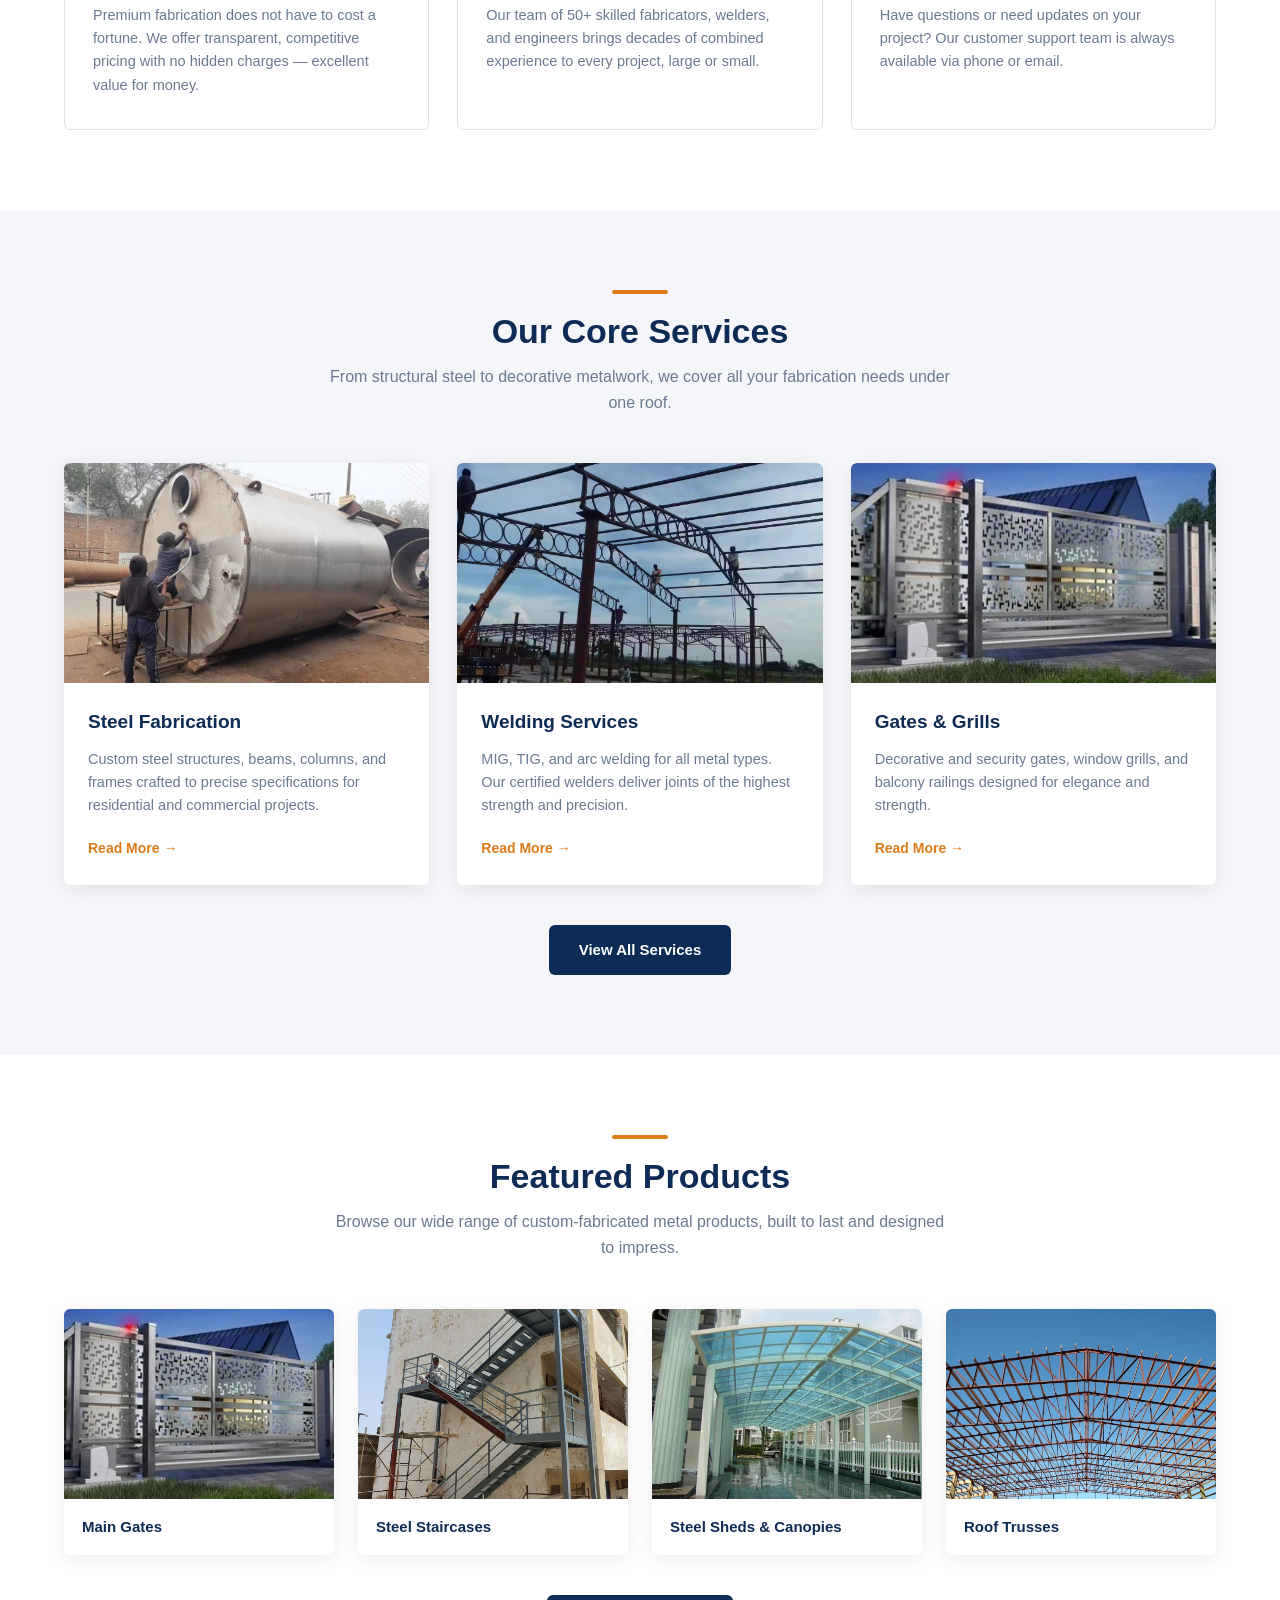
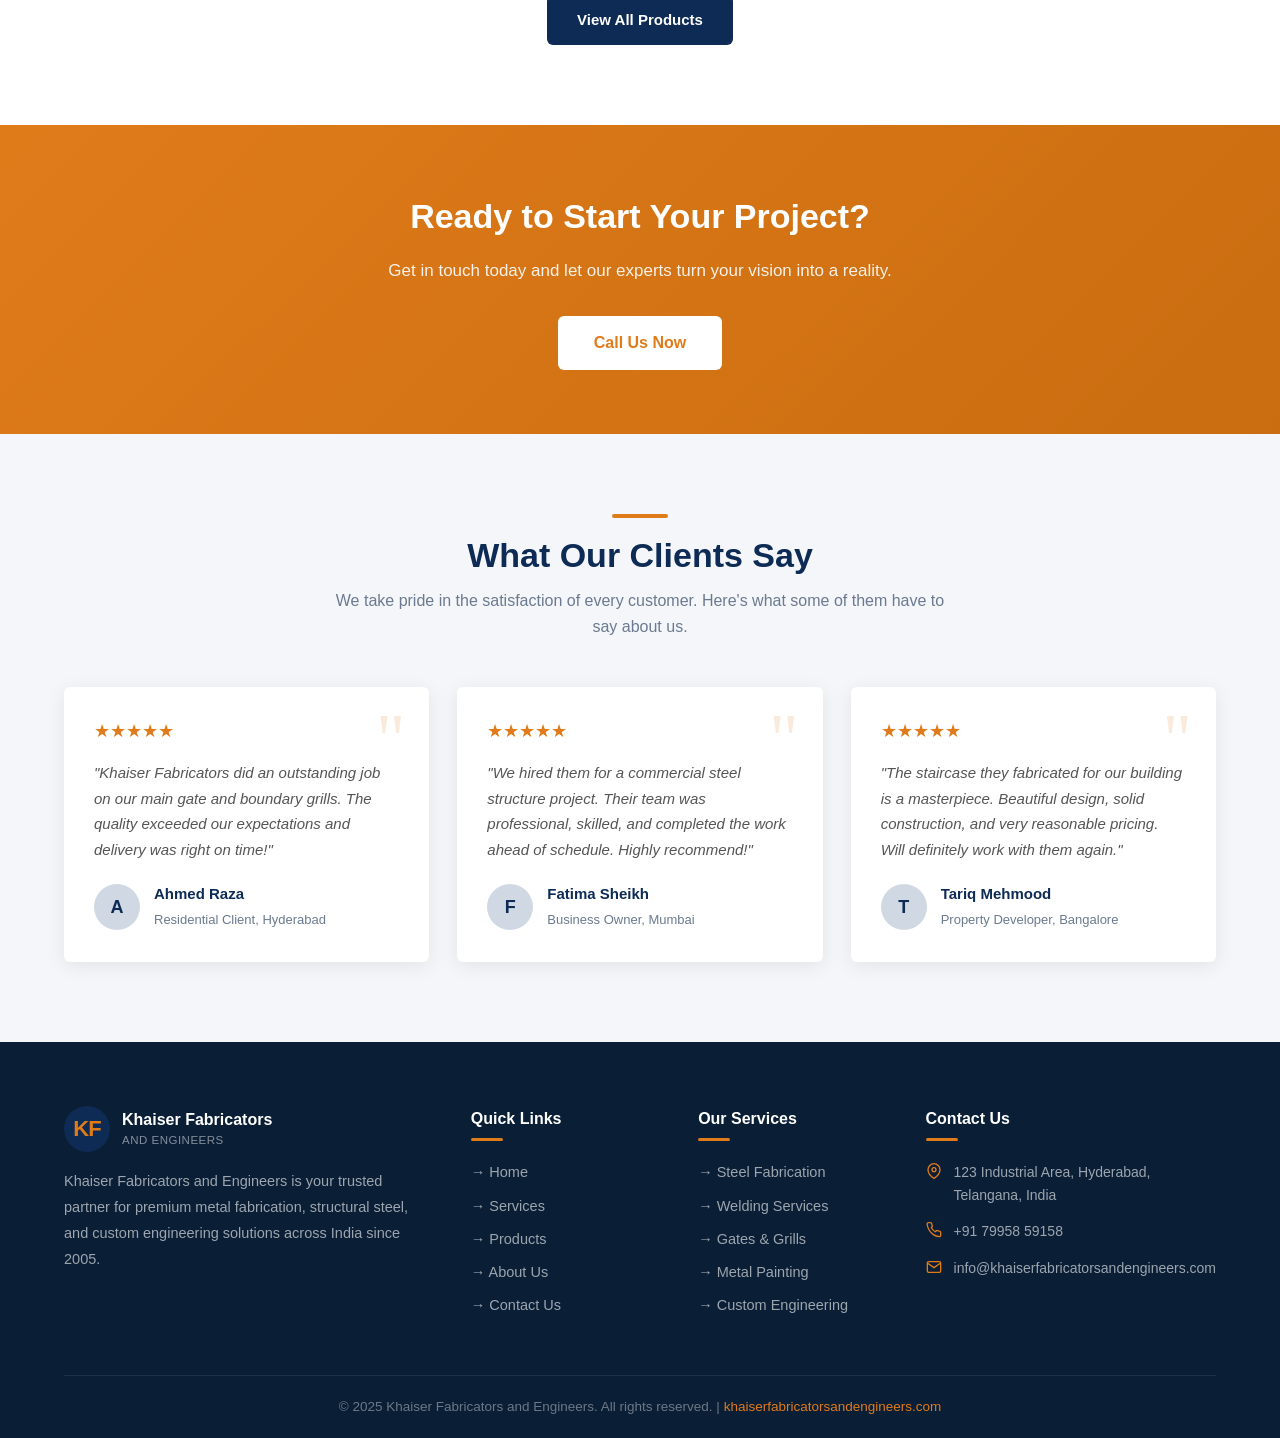
==== commit 0f464999: "Remove Facebook and Instagram social links from all pages Co-Authored-By: Claude Sonnet 4.6 <noreply" ====
--- a/index.html
+++ b/index.html
@@ -27,14 +27,6 @@
         Hyderabad, India
       </a>
     </div>
-    <div class="top-bar-social">
-      <a href="#" aria-label="Facebook">
-        <svg width="15" height="15" viewBox="0 0 24 24" fill="currentColor"><path d="M18 2h-3a5 5 0 0 0-5 5v3H7v4h3v8h4v-8h3l1-4h-4V7a1 1 0 0 1 1-1h3z"/></svg>
-      </a>
-      <a href="#" aria-label="Instagram">
-        <svg width="15" height="15" viewBox="0 0 24 24" fill="none" stroke="currentColor" stroke-width="2" stroke-linecap="round" stroke-linejoin="round"><rect x="2" y="2" width="20" height="20" rx="5" ry="5"/><path d="M16 11.37A4 4 0 1 1 12.63 8 4 4 0 0 1 16 11.37z"/><line x1="17.5" y1="6.5" x2="17.51" y2="6.5"/></svg>
-      </a>
-    </div>
   </div>
 </div>
 
@@ -327,14 +319,6 @@
           </div>
         </div>
         <p>Khaiser Fabricators and Engineers is your trusted partner for premium metal fabrication, structural steel, and custom engineering solutions across India since 2005.</p>
-        <div class="social-links">
-          <a href="#" aria-label="Facebook">
-            <svg width="16" height="16" viewBox="0 0 24 24" fill="currentColor"><path d="M18 2h-3a5 5 0 0 0-5 5v3H7v4h3v8h4v-8h3l1-4h-4V7a1 1 0 0 1 1-1h3z"/></svg>
-          </a>
-          <a href="#" aria-label="Instagram">
-            <svg width="16" height="16" viewBox="0 0 24 24" fill="none" stroke="currentColor" stroke-width="2"><rect x="2" y="2" width="20" height="20" rx="5" ry="5"/><path d="M16 11.37A4 4 0 1 1 12.63 8 4 4 0 0 1 16 11.37z"/><line x1="17.5" y1="6.5" x2="17.51" y2="6.5"/></svg>
-          </a>
-        </div>
       </div>
 
       <div class="footer-col">
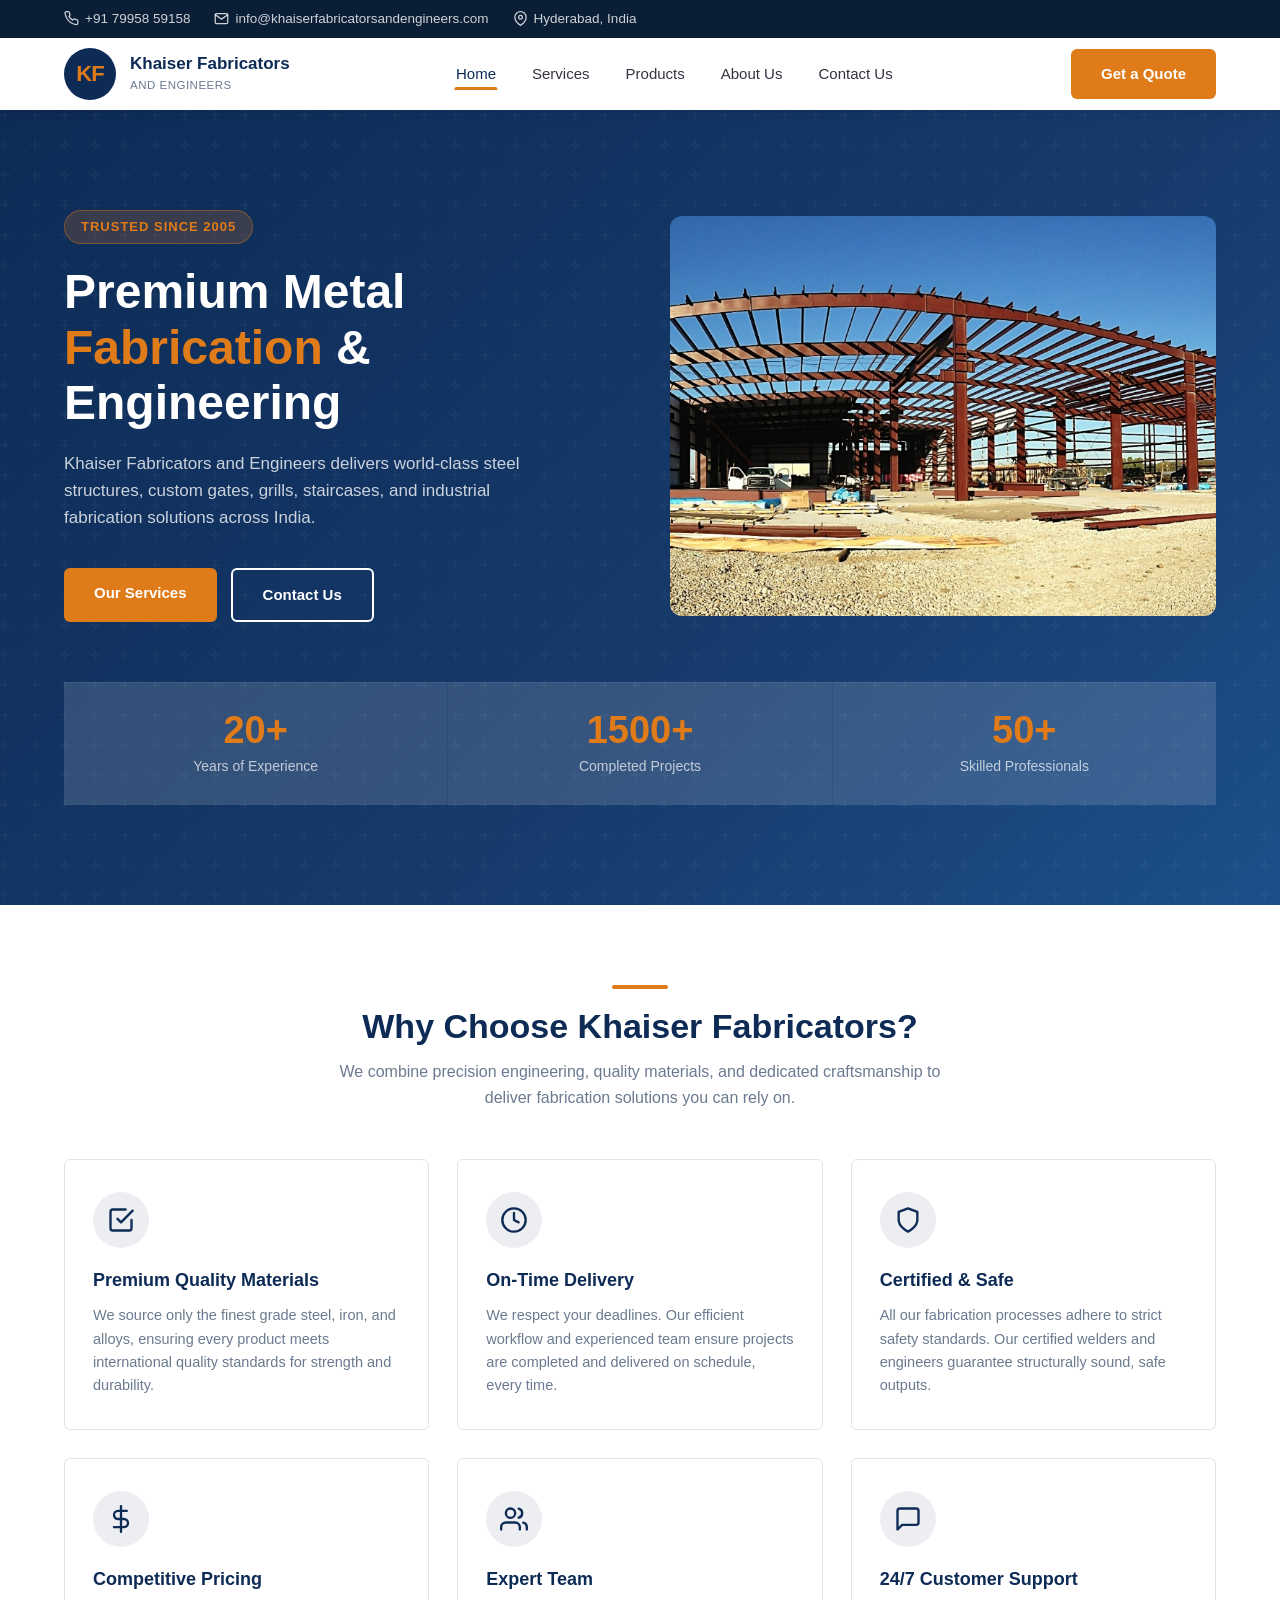
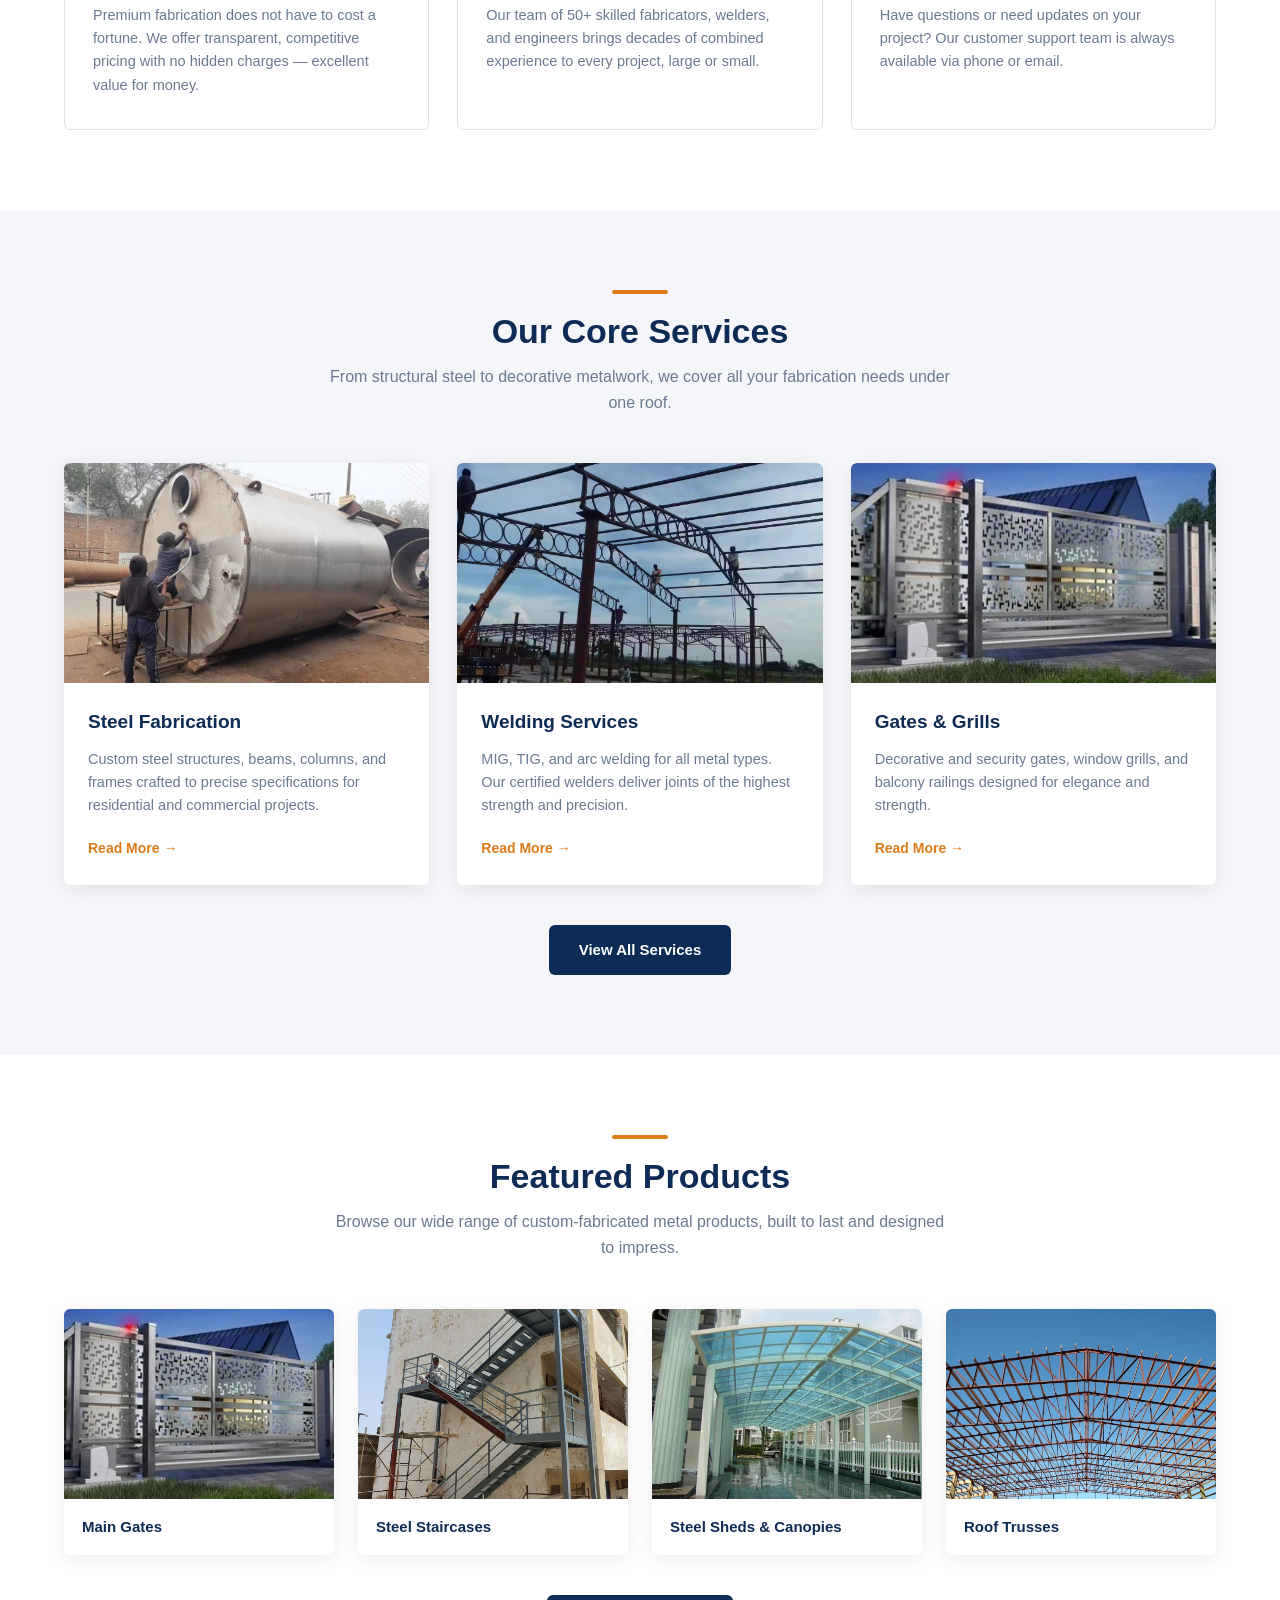
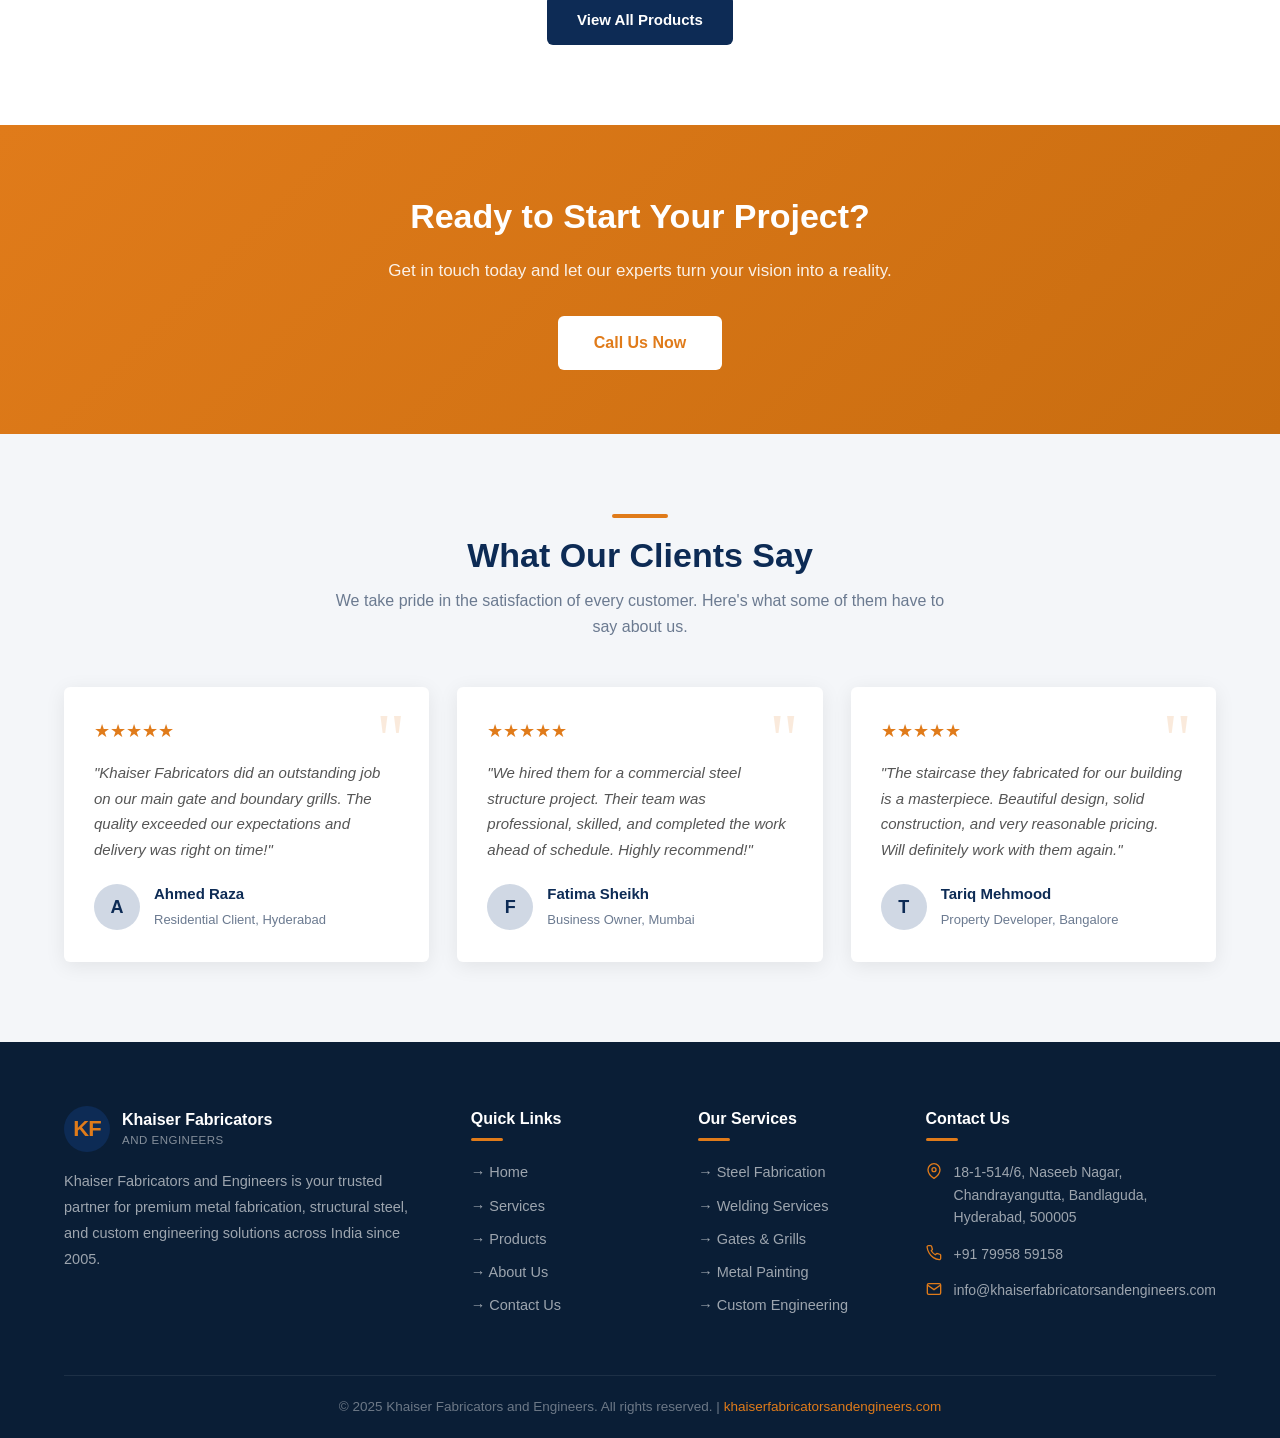
==== commit a4cbaea2: "Update business address to 18-1-514/6 Naseeb Nagar, Chandrayangutta, Hyderabad Co-Authored-By: Claud" ====
--- a/index.html
+++ b/index.html
@@ -348,7 +348,7 @@
         <ul class="contact-list">
           <li>
             <svg width="16" height="16" viewBox="0 0 24 24" fill="none" stroke="currentColor" stroke-width="2"><path d="M21 10c0 7-9 13-9 13s-9-6-9-13a9 9 0 0 1 18 0z"/><circle cx="12" cy="10" r="3"/></svg>
-            <span>123 Industrial Area, Hyderabad, Telangana, India</span>
+            <span>18-1-514/6, Naseeb Nagar, Chandrayangutta, Bandlaguda, Hyderabad, 500005</span>
           </li>
           <li>
             <svg width="16" height="16" viewBox="0 0 24 24" fill="none" stroke="currentColor" stroke-width="2"><path d="M22 16.92v3a2 2 0 0 1-2.18 2 19.79 19.79 0 0 1-8.63-3.07A19.5 19.5 0 0 1 4.69 12 19.79 19.79 0 0 1 1.71 3.35 2 2 0 0 1 3.68 1h3a2 2 0 0 1 2 1.72c.127.96.361 1.903.7 2.81a2 2 0 0 1-.45 2.11L7.91 8.65a16 16 0 0 0 6 6l1.27-1.27a2 2 0 0 1 2.11-.45c.907.339 1.85.573 2.81.7A2 2 0 0 1 22 15.92z"/></svg>
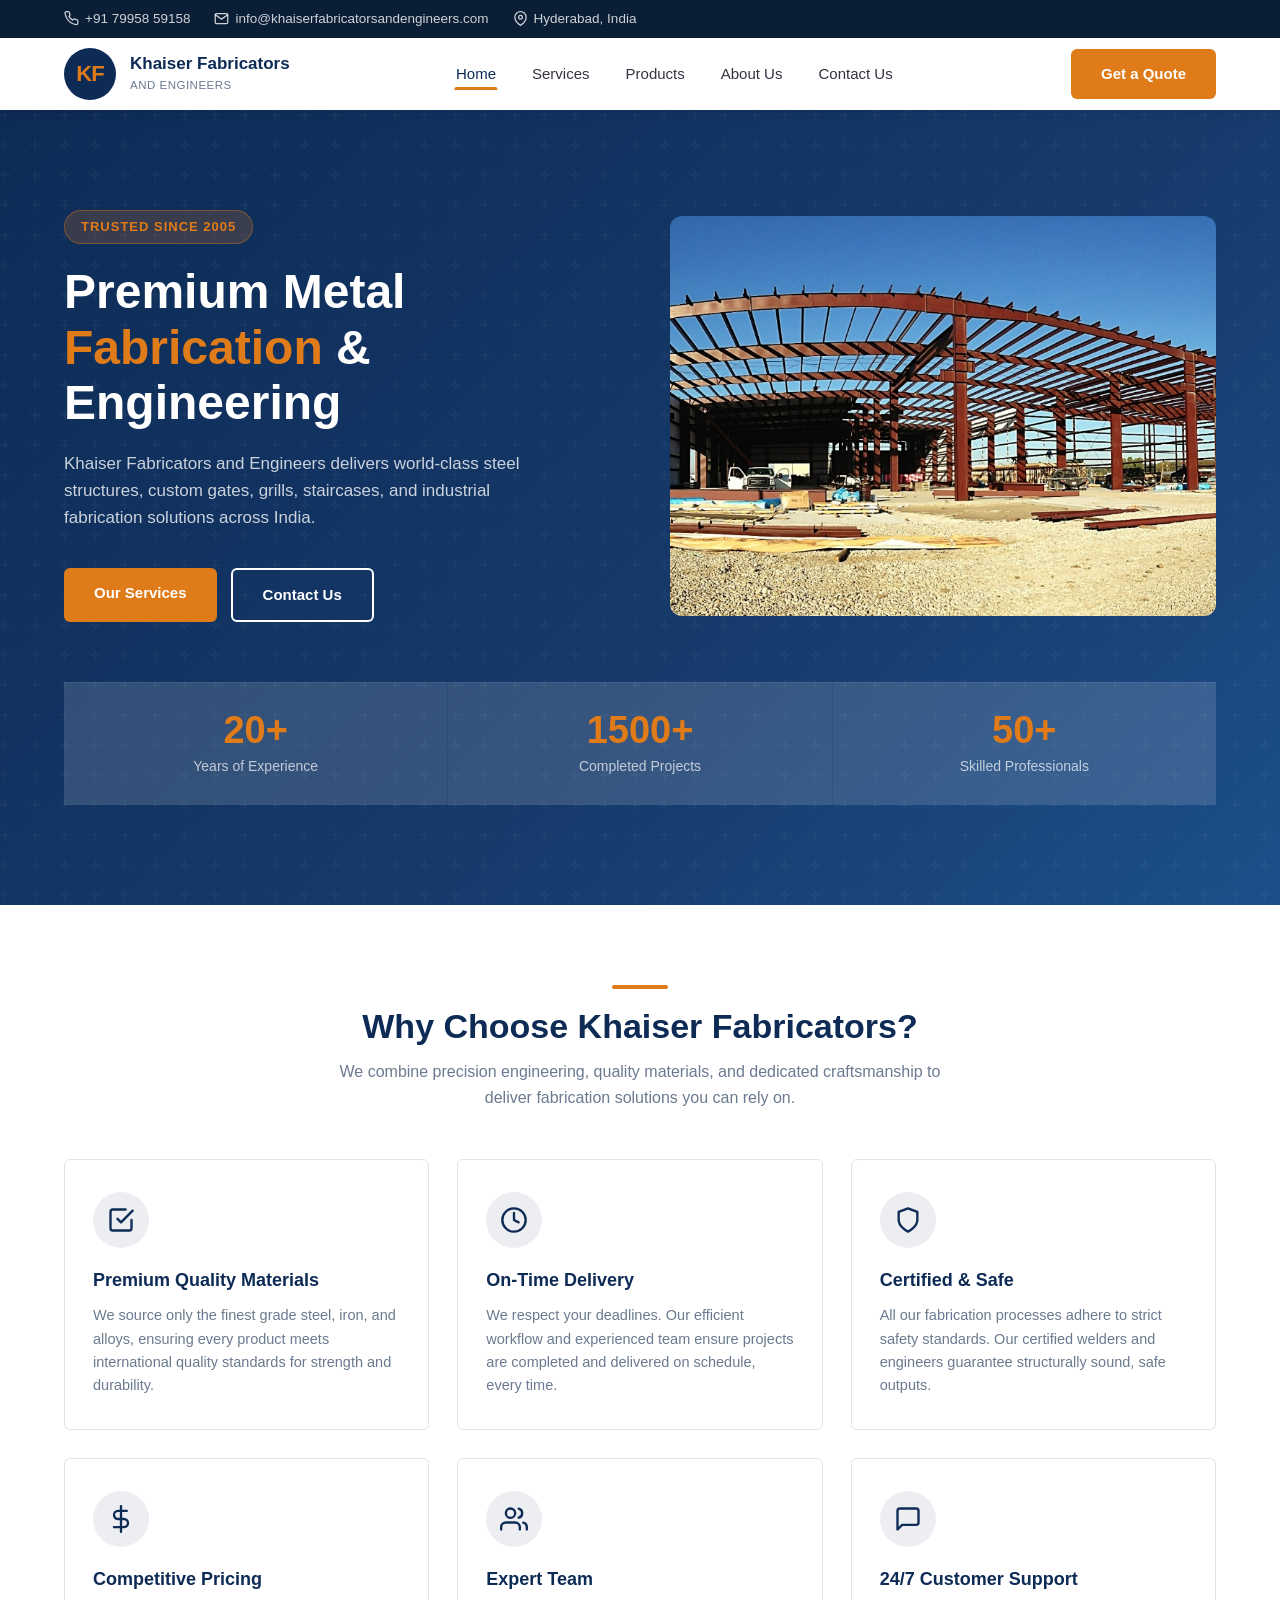
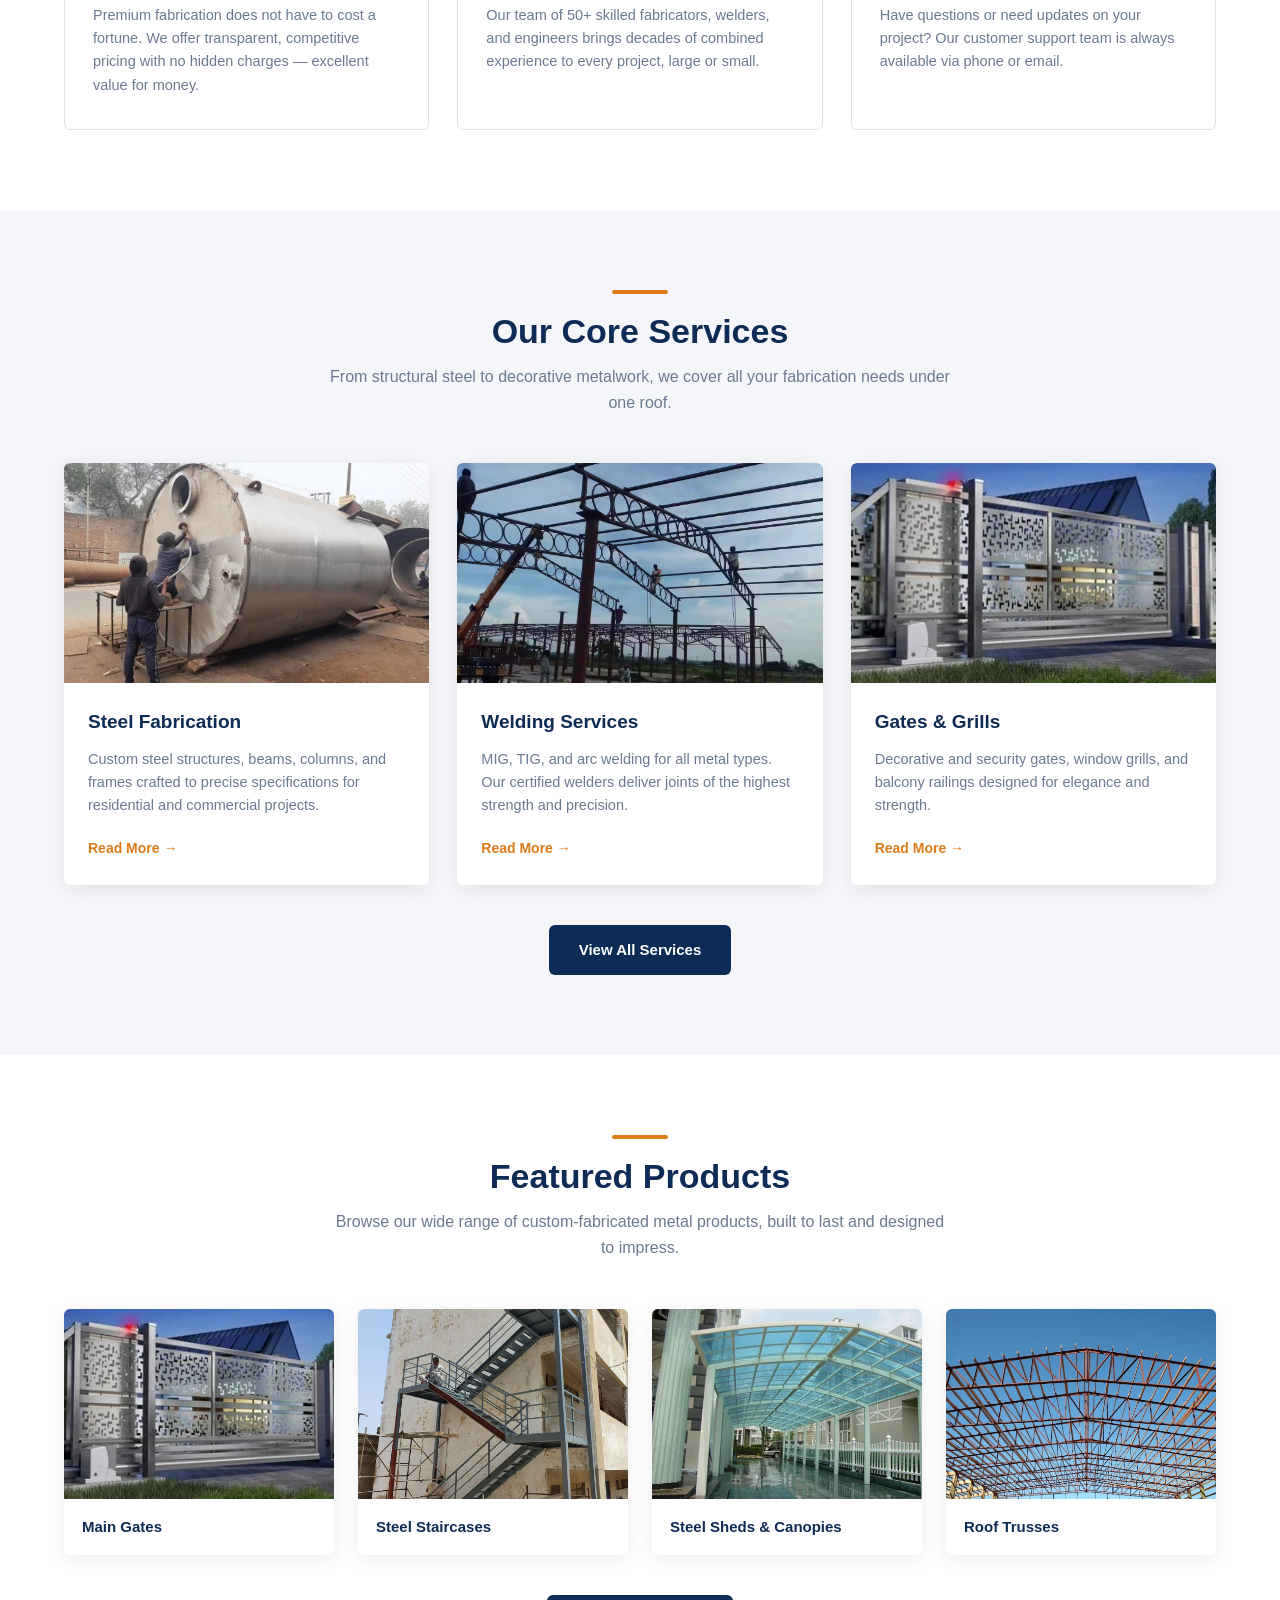
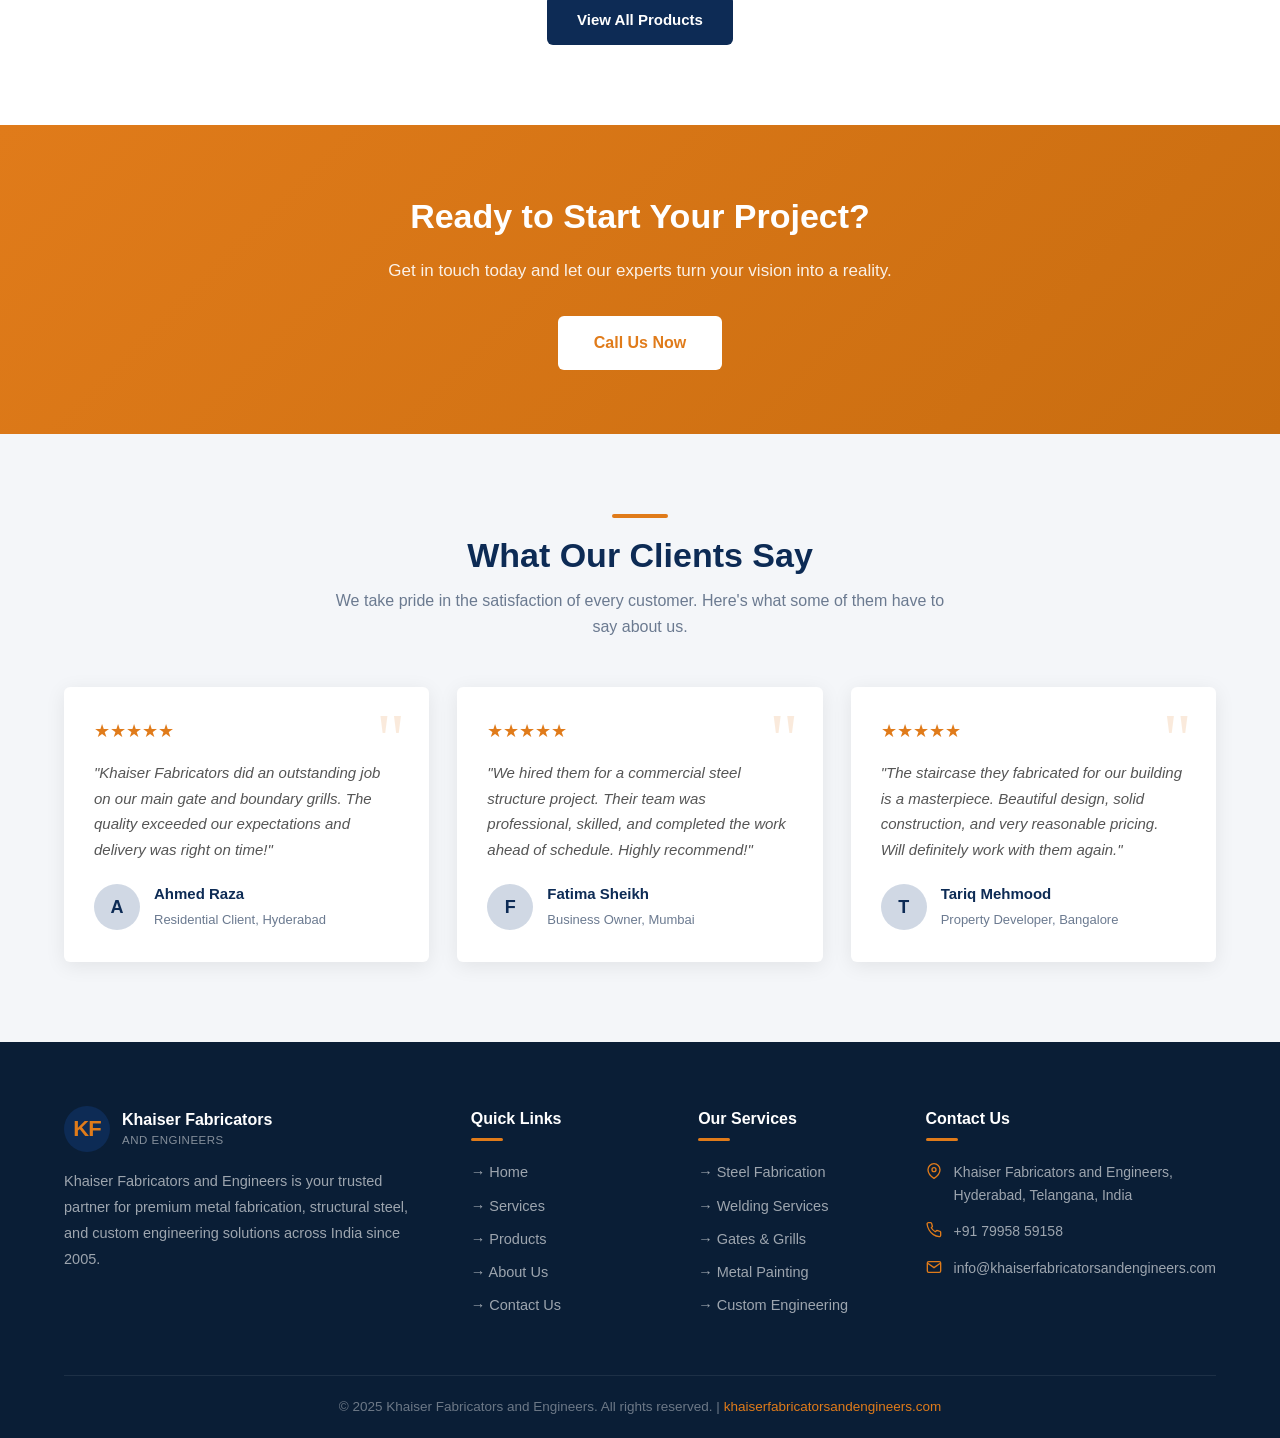
==== commit f810272f: "Update location to Khaiser Fabricators and Engineers with Google Maps link Co-Authored-By: Claude So" ====
--- a/index.html
+++ b/index.html
@@ -348,7 +348,7 @@
         <ul class="contact-list">
           <li>
             <svg width="16" height="16" viewBox="0 0 24 24" fill="none" stroke="currentColor" stroke-width="2"><path d="M21 10c0 7-9 13-9 13s-9-6-9-13a9 9 0 0 1 18 0z"/><circle cx="12" cy="10" r="3"/></svg>
-            <span>18-1-514/6, Naseeb Nagar, Chandrayangutta, Bandlaguda, Hyderabad, 500005</span>
+            <span>Khaiser Fabricators and Engineers, Hyderabad, Telangana, India</span>
           </li>
           <li>
             <svg width="16" height="16" viewBox="0 0 24 24" fill="none" stroke="currentColor" stroke-width="2"><path d="M22 16.92v3a2 2 0 0 1-2.18 2 19.79 19.79 0 0 1-8.63-3.07A19.5 19.5 0 0 1 4.69 12 19.79 19.79 0 0 1 1.71 3.35 2 2 0 0 1 3.68 1h3a2 2 0 0 1 2 1.72c.127.96.361 1.903.7 2.81a2 2 0 0 1-.45 2.11L7.91 8.65a16 16 0 0 0 6 6l1.27-1.27a2 2 0 0 1 2.11-.45c.907.339 1.85.573 2.81.7A2 2 0 0 1 22 15.92z"/></svg>
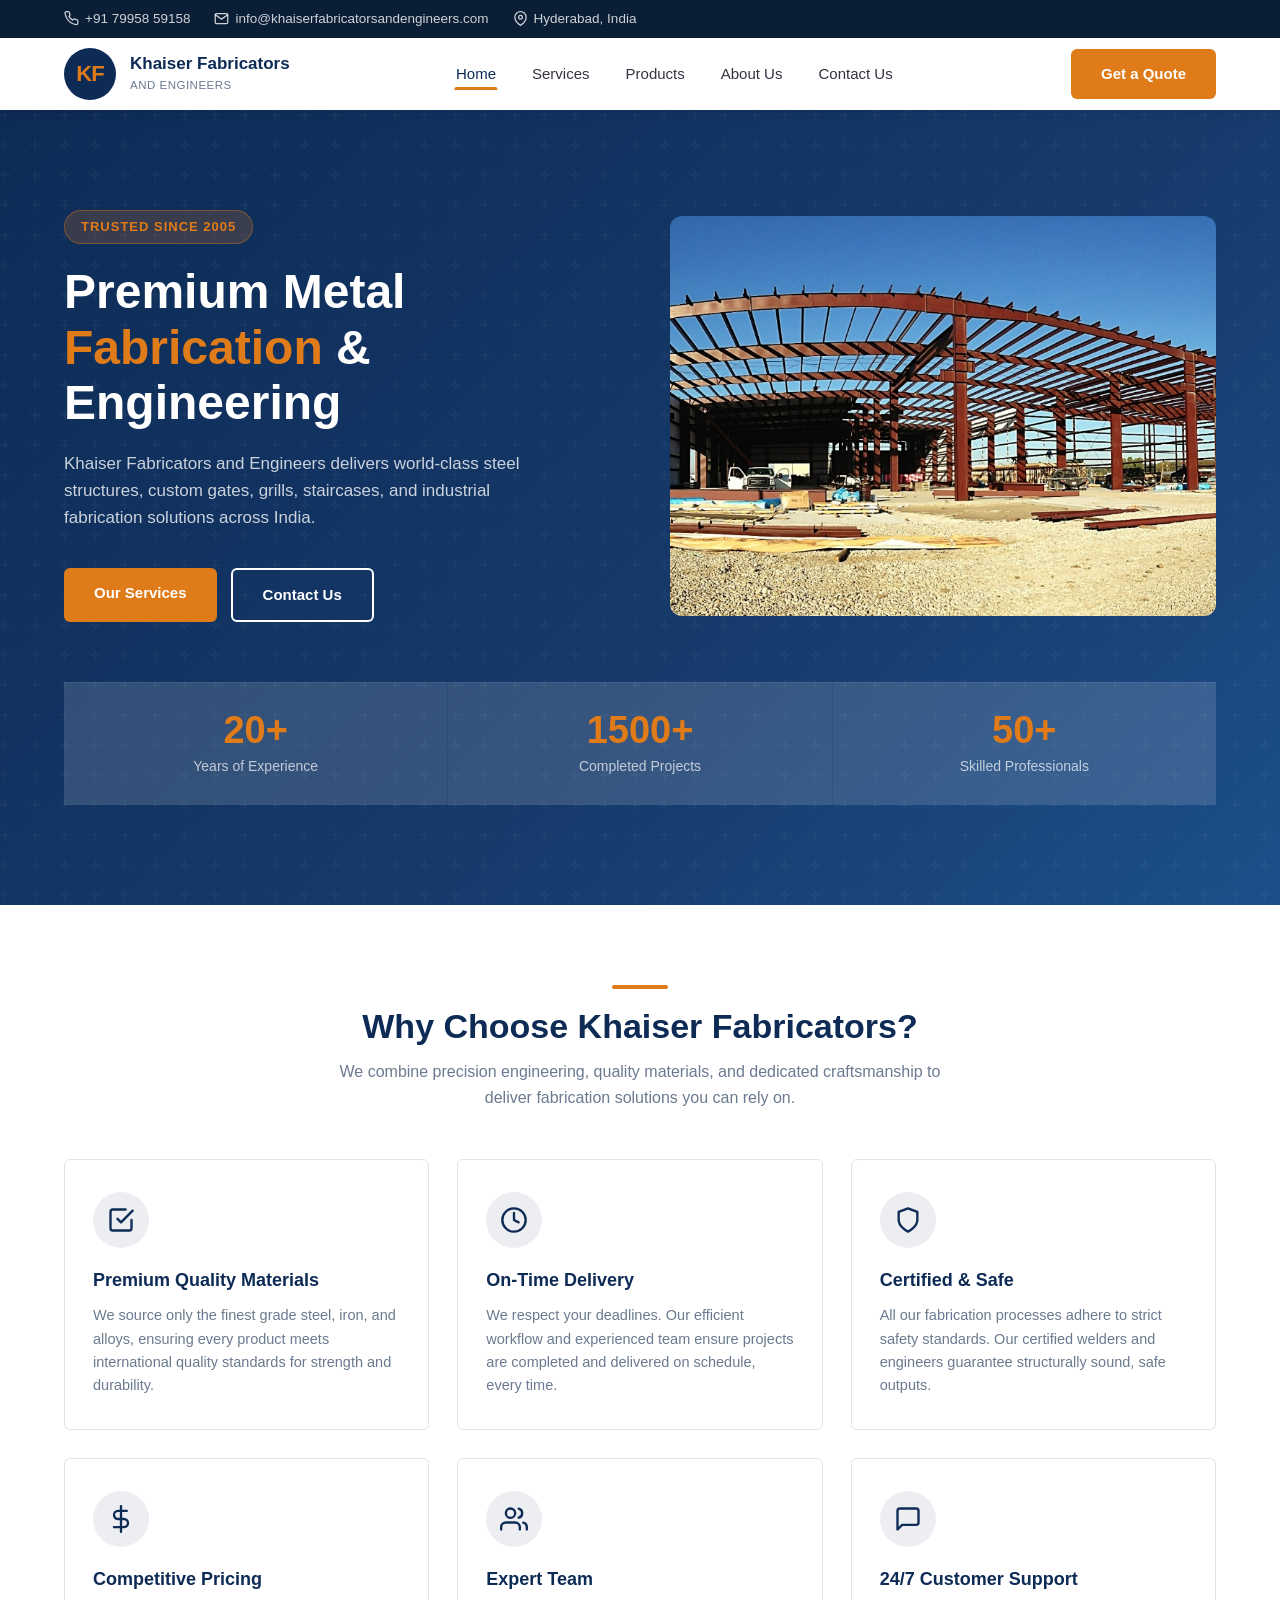
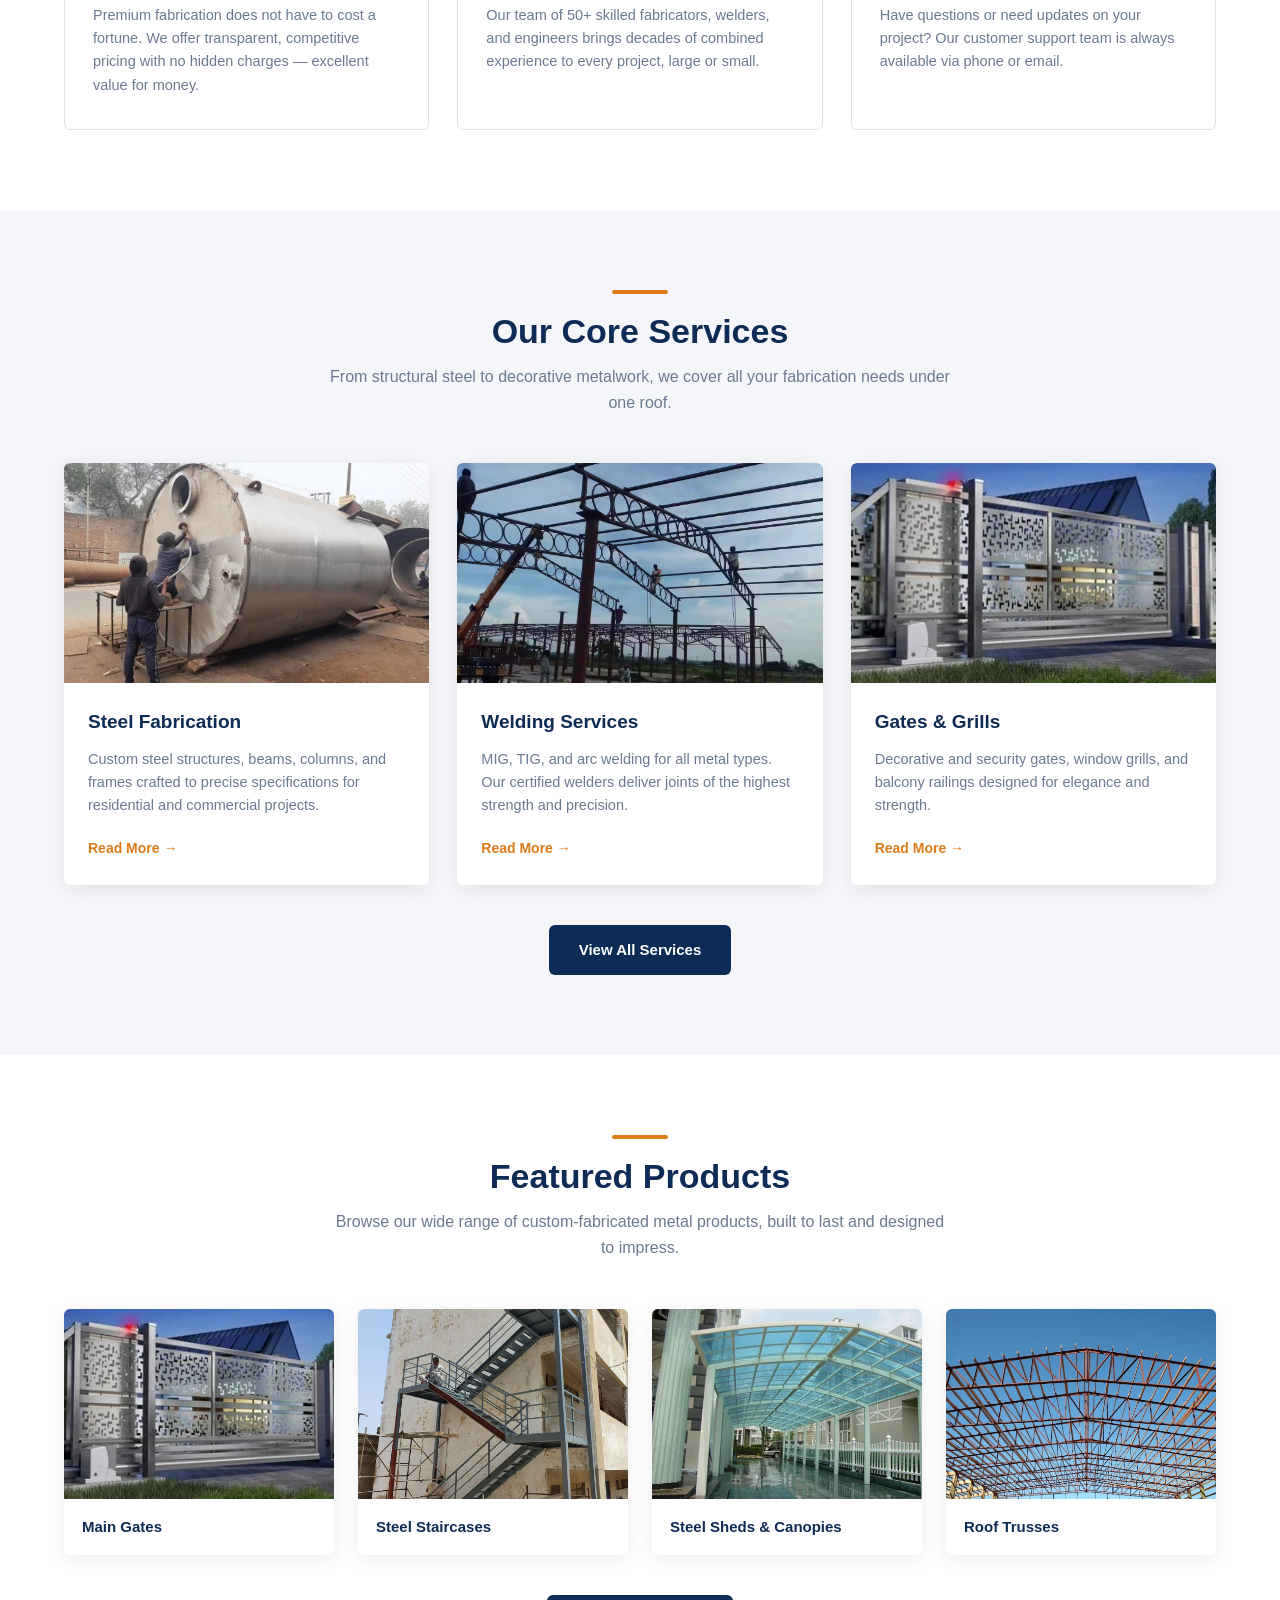
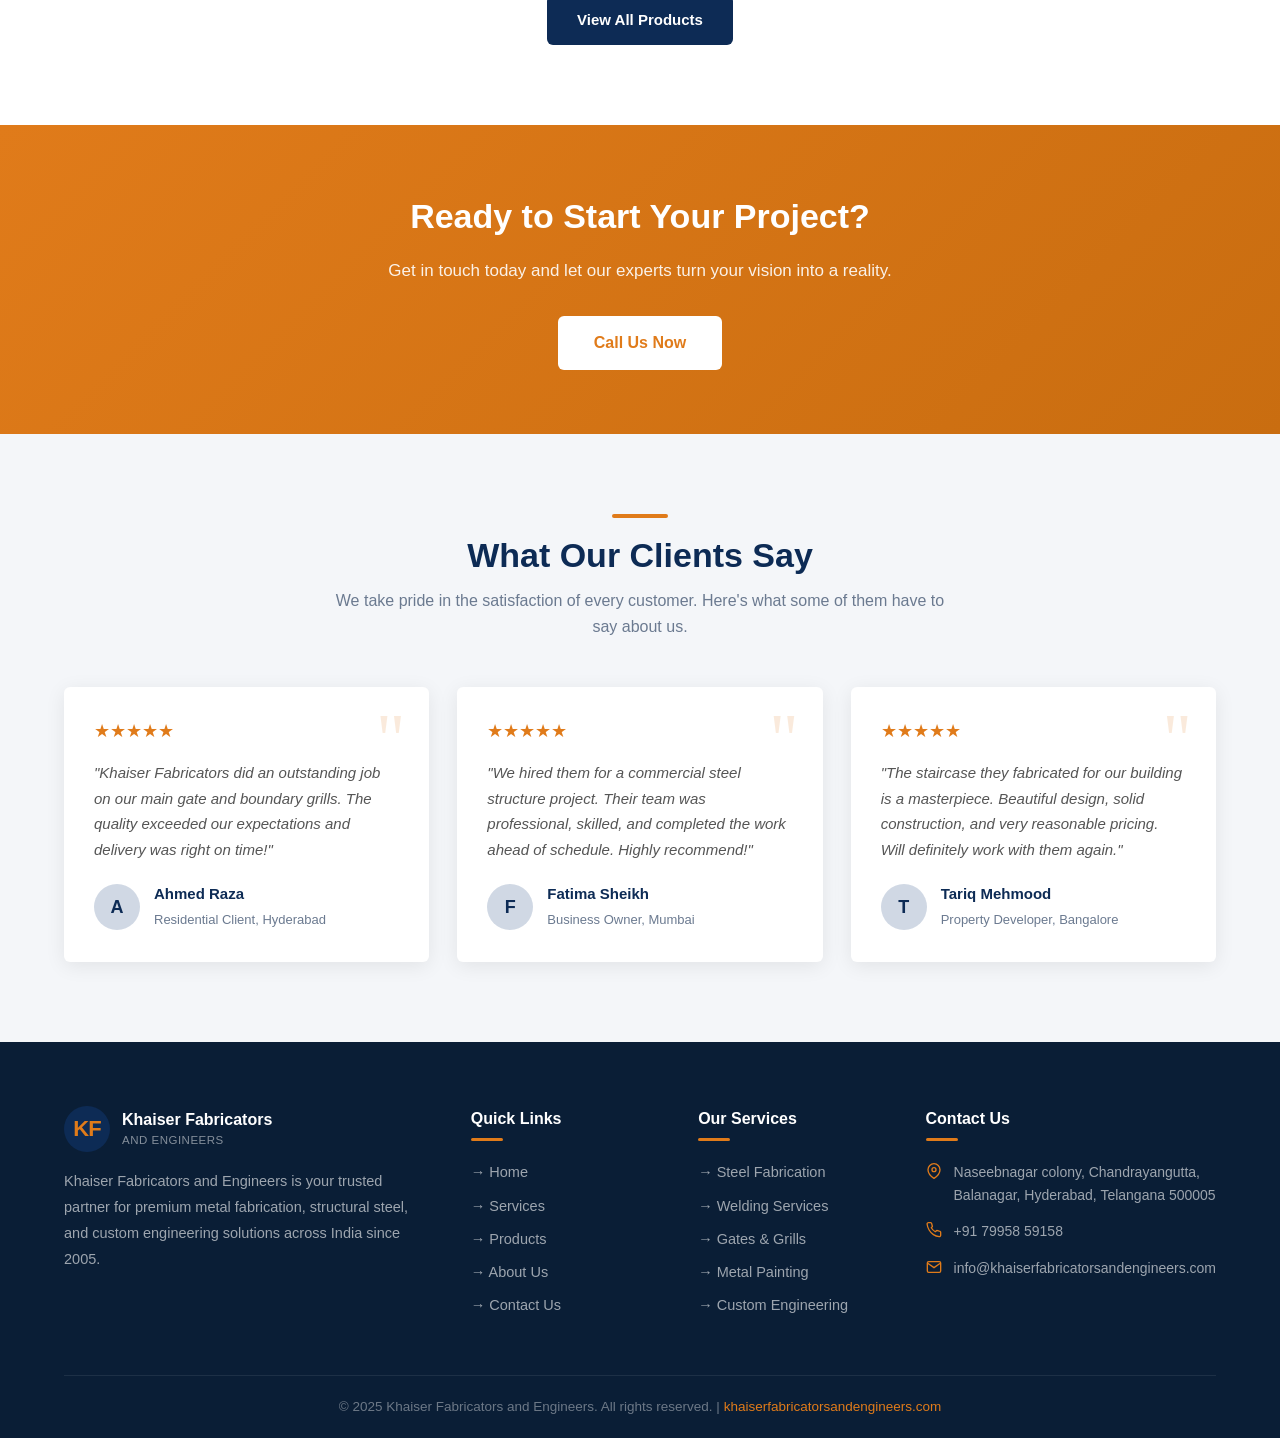
==== commit be153d26: "Update address to Naseebnagar colony, Chandrayangutta, Balanagar, Hyderabad Co-Authored-By: Claude S" ====
--- a/index.html
+++ b/index.html
@@ -348,7 +348,7 @@
         <ul class="contact-list">
           <li>
             <svg width="16" height="16" viewBox="0 0 24 24" fill="none" stroke="currentColor" stroke-width="2"><path d="M21 10c0 7-9 13-9 13s-9-6-9-13a9 9 0 0 1 18 0z"/><circle cx="12" cy="10" r="3"/></svg>
-            <span>Khaiser Fabricators and Engineers, Hyderabad, Telangana, India</span>
+            <span>Naseebnagar colony, Chandrayangutta, Balanagar, Hyderabad, Telangana 500005</span>
           </li>
           <li>
             <svg width="16" height="16" viewBox="0 0 24 24" fill="none" stroke="currentColor" stroke-width="2"><path d="M22 16.92v3a2 2 0 0 1-2.18 2 19.79 19.79 0 0 1-8.63-3.07A19.5 19.5 0 0 1 4.69 12 19.79 19.79 0 0 1 1.71 3.35 2 2 0 0 1 3.68 1h3a2 2 0 0 1 2 1.72c.127.96.361 1.903.7 2.81a2 2 0 0 1-.45 2.11L7.91 8.65a16 16 0 0 0 6 6l1.27-1.27a2 2 0 0 1 2.11-.45c.907.339 1.85.573 2.81.7A2 2 0 0 1 22 15.92z"/></svg>
